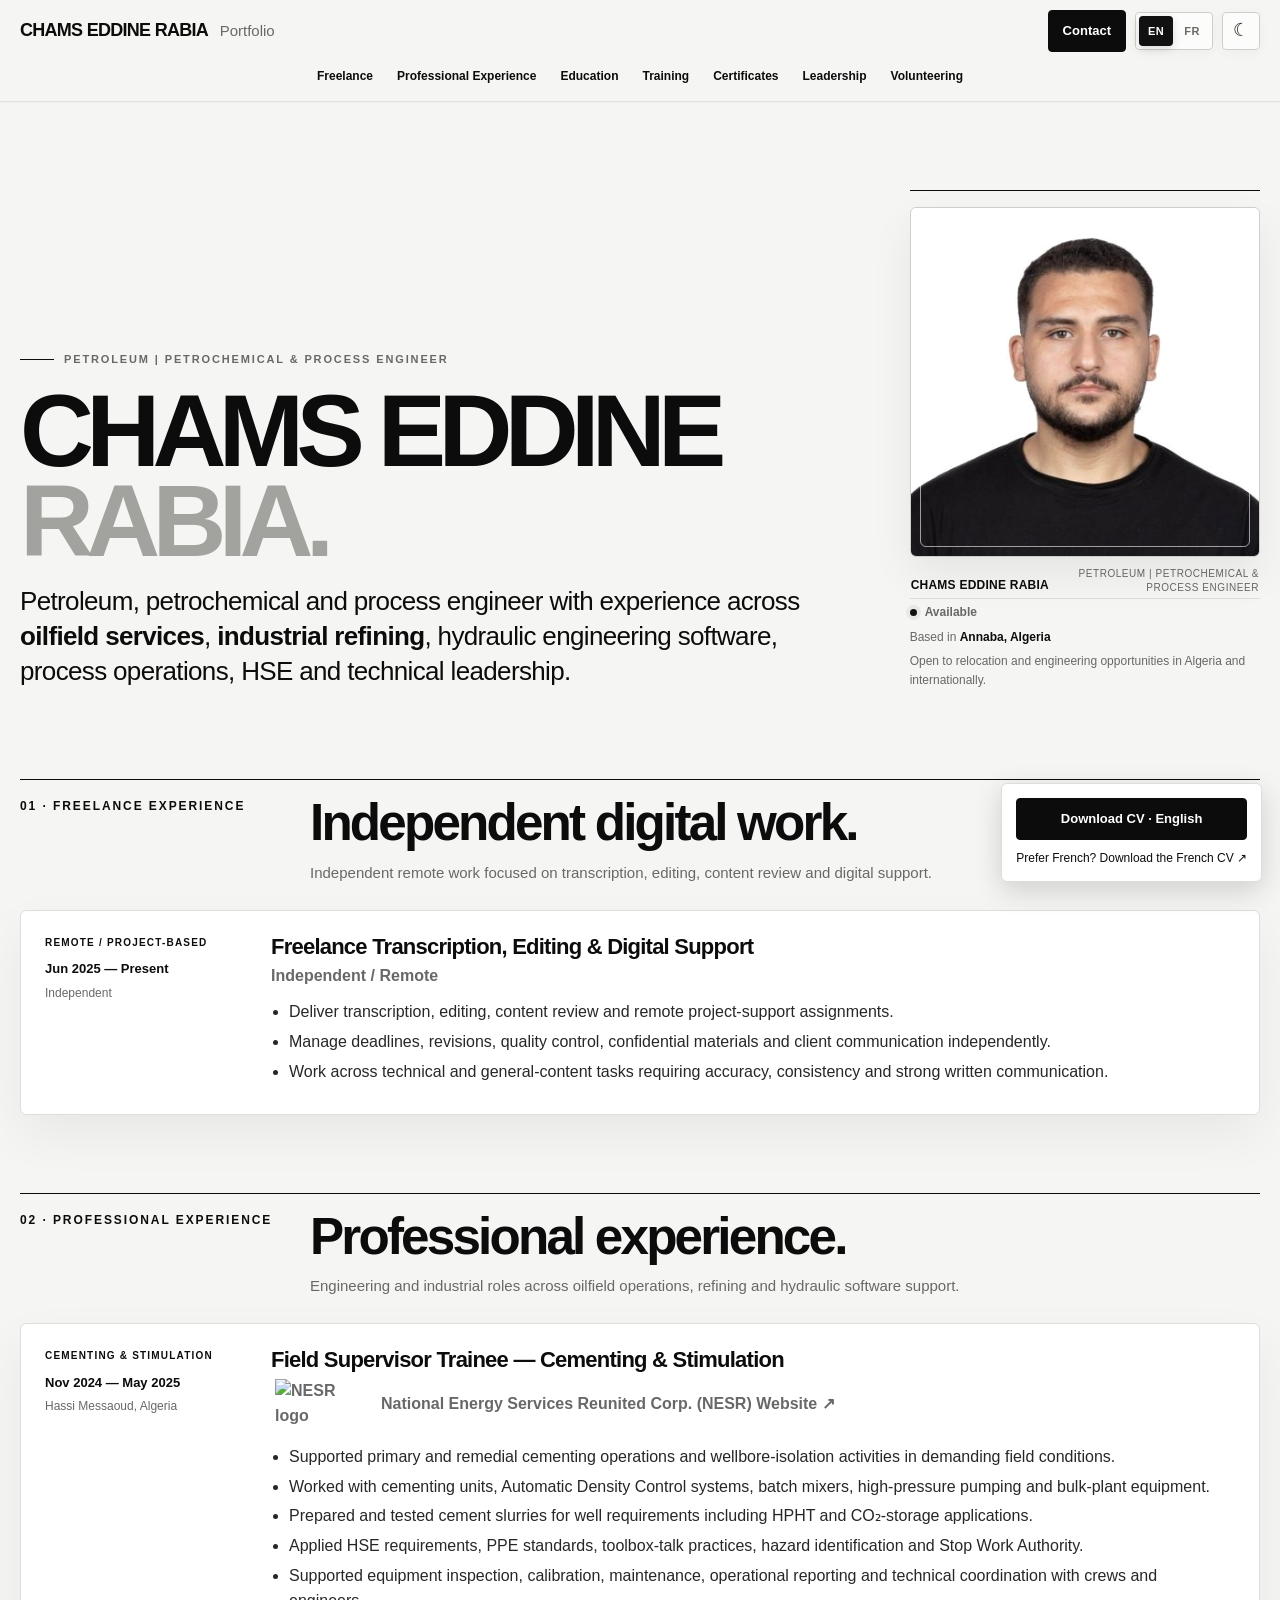
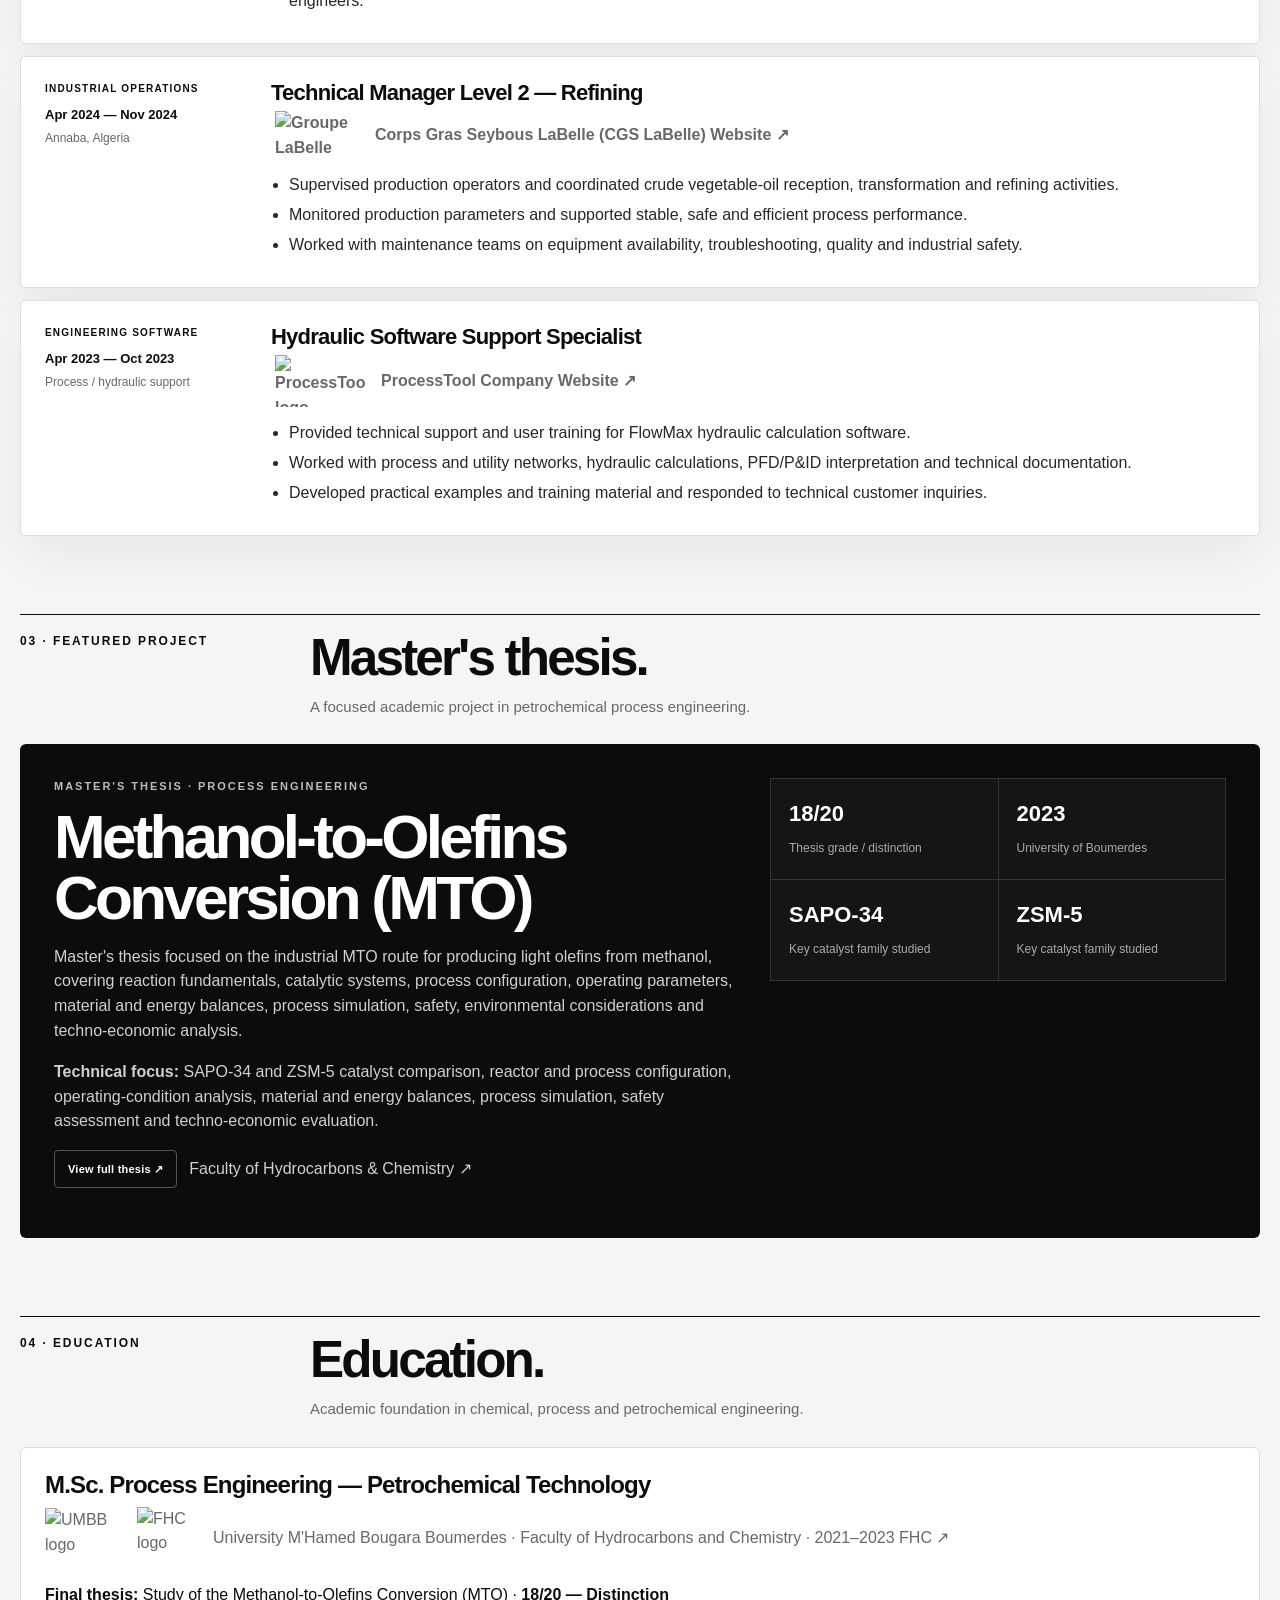
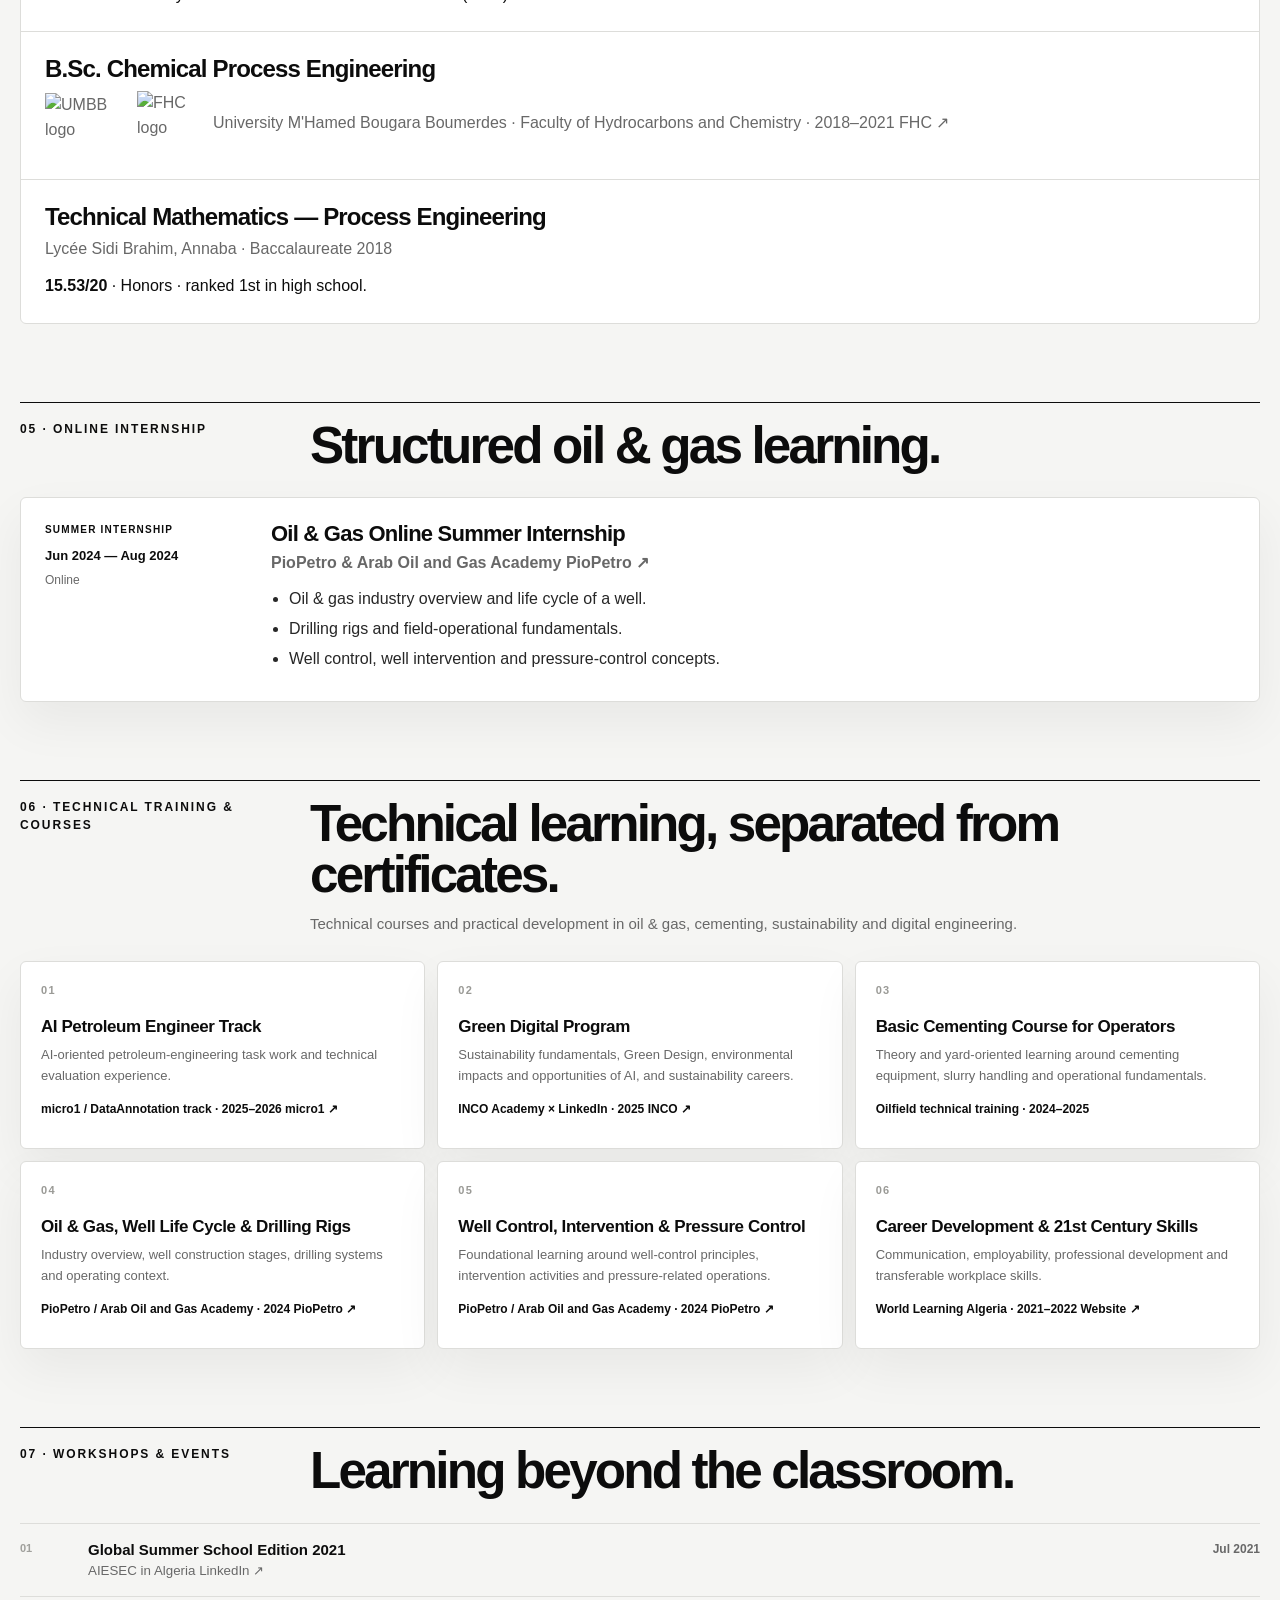
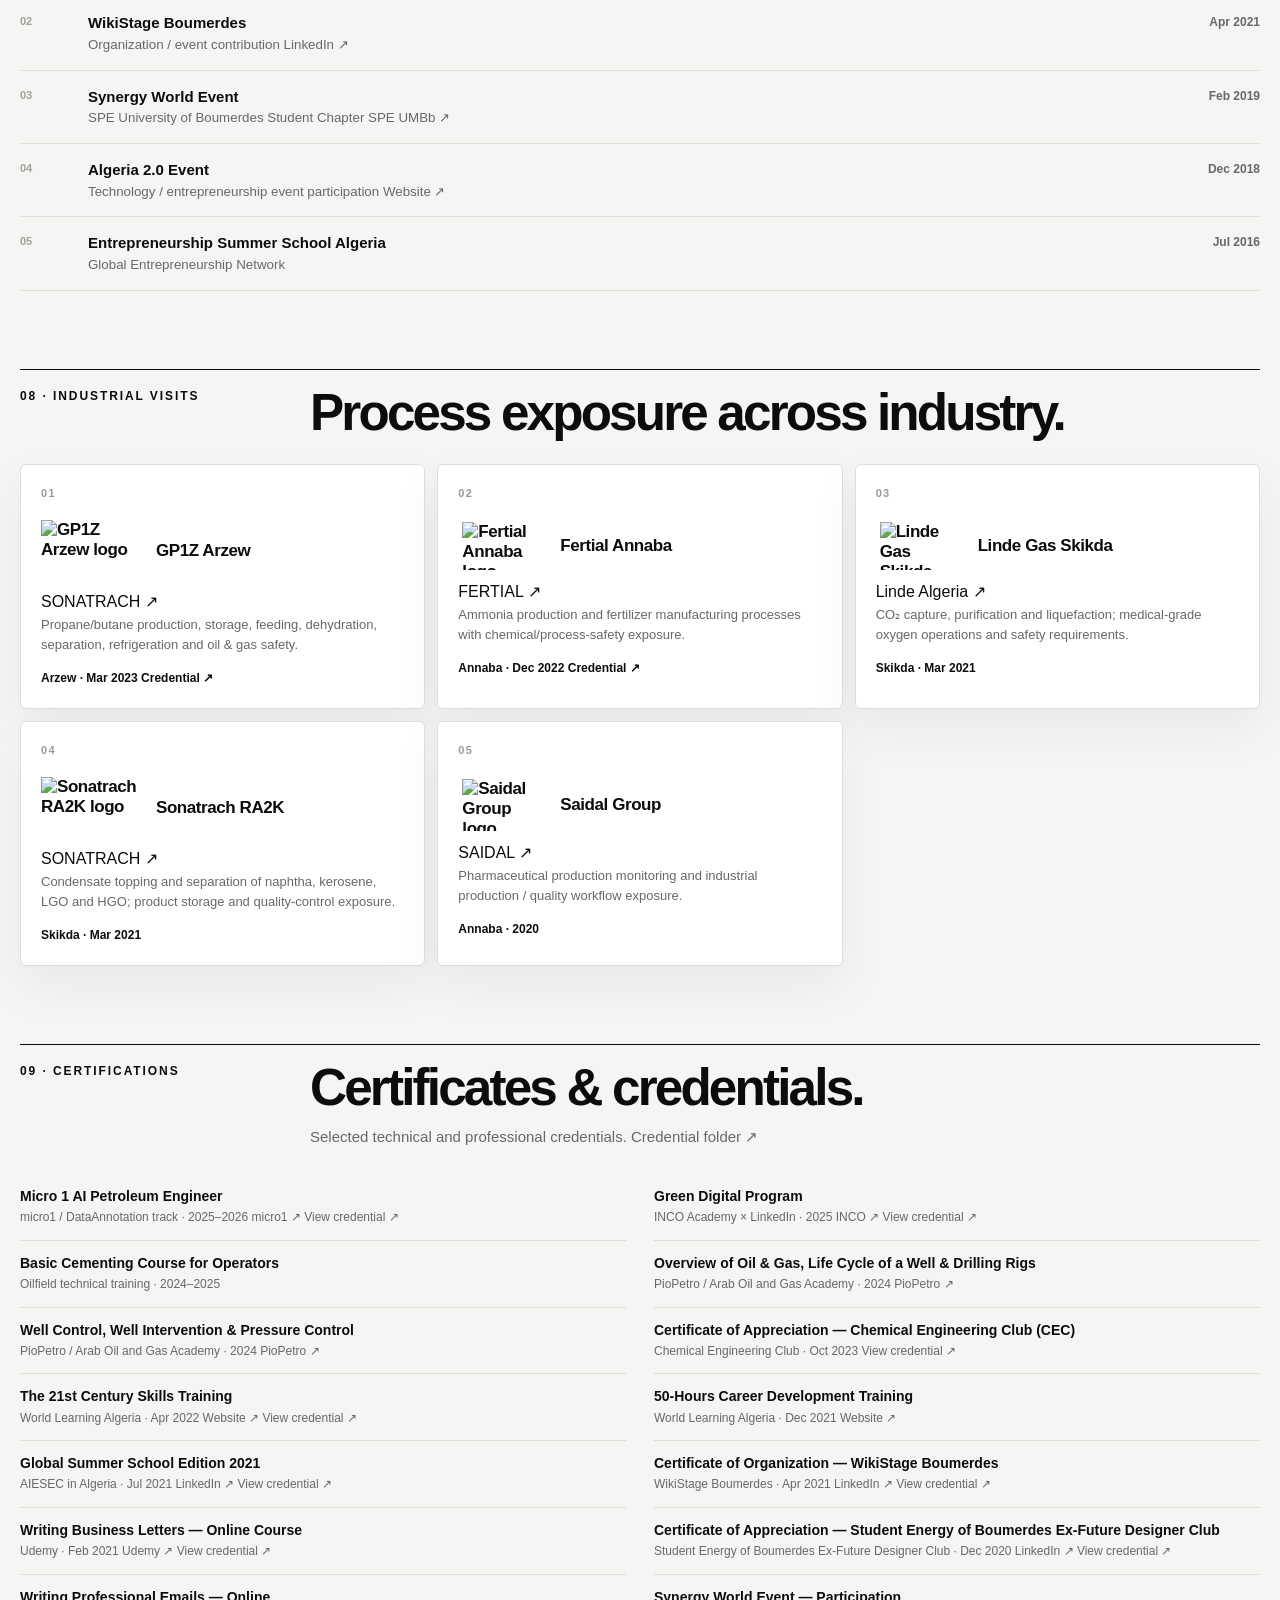
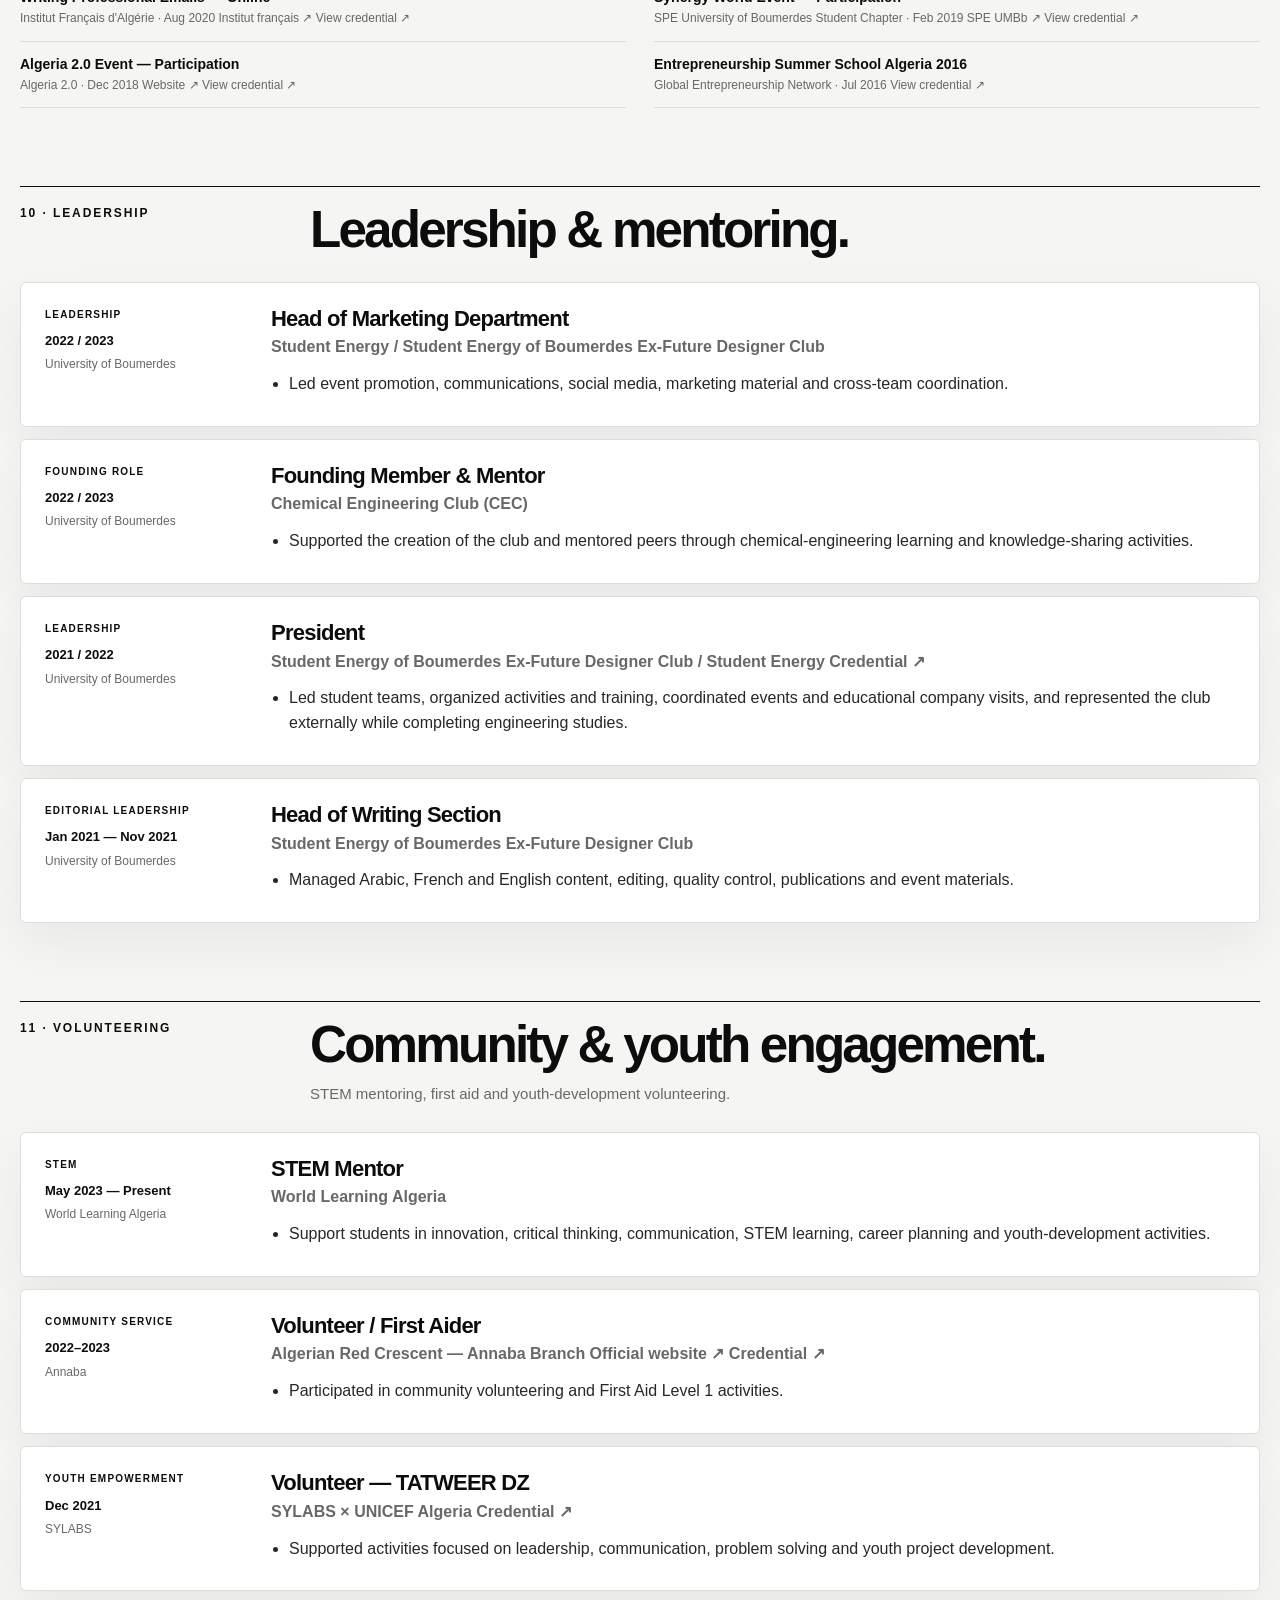
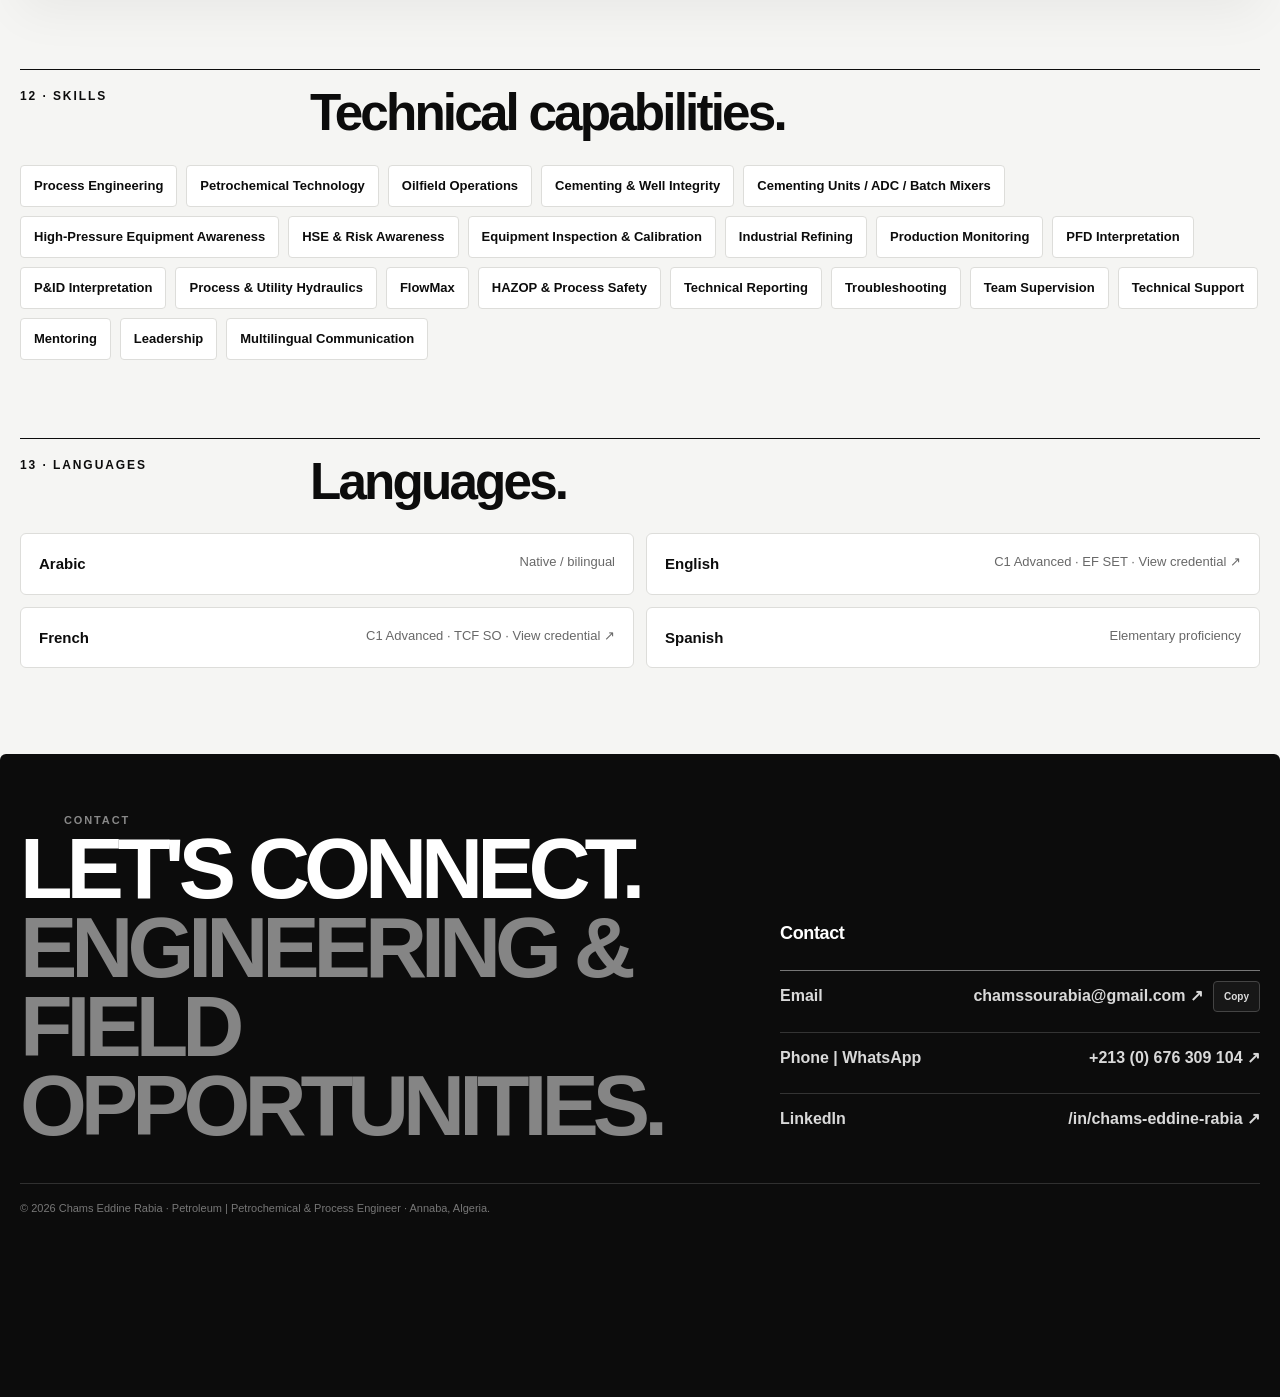
==== en/index.html @ 9e617927 "Track Contact as active navigation destination instead of Volunteering" ====
<!DOCTYPE html>
<html lang="en">
<head>
<script>(function(){var dark=window.matchMedia&&window.matchMedia('(prefers-color-scheme: dark)').matches;document.documentElement.setAttribute('data-theme',dark?'dark':'light');document.documentElement.style.colorScheme=dark?'dark':'light';})();</script>
<meta charset="UTF-8">
<meta name="viewport" content="width=device-width, initial-scale=1.0, viewport-fit=cover">
<meta name="theme-color" content="#0a0a0a">
<title>Chams Eddine Rabia | Petroleum & Process Engineer</title>
<meta name="description" content="Portfolio of Chams Eddine Rabia, petroleum and process engineer with experience in oilfield services, refining, hydraulics, HSE and technical leadership.">
<meta name="robots" content="index,follow,max-image-preview:large">
<link rel="canonical" href="https://chamseddinerabia.github.io/portfolio/en/">
<link rel="alternate" hreflang="en" href="https://chamseddinerabia.github.io/portfolio/en/">
<link rel="alternate" hreflang="fr" href="https://chamseddinerabia.github.io/portfolio/fr/">
<link rel="alternate" hreflang="x-default" href="https://chamseddinerabia.github.io/portfolio/">
<link rel="icon" href="../assets/cer-favicon.svg" type="image/svg+xml">
<meta property="og:type" content="profile"><meta property="og:title" content="Chams Eddine Rabia | Petroleum | Petrochemical & Process Engineer"><meta property="og:description" content="Engineering portfolio spanning oilfield services, refining, process engineering, hydraulics, HSE, technical support and leadership."><meta property="og:url" content="https://chamseddinerabia.github.io/portfolio/en/"><meta property="og:image" content="https://chamseddinerabia.github.io/portfolio/assets/social/chams-eddine-rabia-og.jpg"><meta property="og:image:width" content="1200"><meta property="og:image:height" content="630"><meta property="og:locale" content="en_US"><meta name="twitter:card" content="summary_large_image"><meta name="twitter:title" content="Chams Eddine Rabia | Engineering Portfolio"><meta name="twitter:description" content="Petroleum | Petrochemical & Process Engineer · Annaba, Algeria"><meta name="twitter:image" content="https://chamseddinerabia.github.io/portfolio/assets/social/chams-eddine-rabia-og.jpg">
<link rel="stylesheet" href="../styles.css?v=20260912-static-v2"><link rel="stylesheet" href="../enhancements.css?v=20260912-static-v2"><link rel="stylesheet" href="../assets/logos/logos.css?v=20260912-static-v2"><link rel="stylesheet" href="../mobile.css?v=20260912-static-v2"><link rel="stylesheet" href="../upgrades.css?v=20261003-academic-logos"><link rel="stylesheet" href="../upgrades-fix.css?v=20260912-static-v2">
<script type="application/ld+json">{"@context":"https://schema.org","@type":"ProfilePage","mainEntity":{"@type":"Person","name":"Chams Eddine Rabia","url":"https://chamseddinerabia.github.io/portfolio/","image":"https://chamseddinerabia.github.io/portfolio/assets/social/chams-eddine-rabia-og.jpg","jobTitle":"Petroleum | Petrochemical & Process Engineer","address":{"@type":"PostalAddress","addressLocality":"Annaba","addressCountry":"DZ"},"email":"mailto:chamssourabia@gmail.com","telephone":"+213676309104","sameAs":["https://www.linkedin.com/in/chams-eddine-rabia/"]}}</script>
<link rel="stylesheet" href="../cv-downloads.css?v=20261003-contact-active">
<script src="../navigation.js?v=20261003-contact-active" defer></script>
</head>
<body>
<a class="skip-link" href="#top">Skip to main content</a><div class="copy-toast" id="copy-toast" role="status" aria-live="polite">Email copied</div><div id="site-root">
<!-- STATIC-CONTENT-START -->
<header class="topbar"><div class="shell topbar-inner"><a class="brand" href="#top">CHAMS EDDINE RABIA <small>Portfolio</small></a><nav class="menu" aria-label="Portfolio navigation"><a href="#freelance">Freelance</a><a href="#professional">Professional Experience</a><a href="#education">Education</a><a href="#training">Training</a><a href="#certifications">Certificates</a><a href="#leadership">Leadership</a><a href="#volunteering">Volunteering</a></nav><div class="topbar-actions"><a class="header-cta" href="#contact">Contact</a><div class="language-switcher" role="group" aria-label="Choose language"><a href="../en/" class="is-active" aria-current="true">EN</a><a href="../fr/">FR</a></div></div></div></header><main id="top"><section class="hero"><div class="shell hero-grid"><div><div class="eyebrow">Petroleum | Petrochemical & Process Engineer</div><h1>CHAMS EDDINE <span>RABIA.</span></h1><div class="hero-copy"> Petroleum, petrochemical and process engineer with experience across <b>oilfield services</b>, <b>industrial refining</b>, hydraulic engineering software, process operations, HSE and technical leadership. </div></div><aside class="hero-aside"><div class="portrait-card"><div class="portrait-wrap"><img id="profile-photo" src="" alt="Portrait of Chams Eddine Rabia"></div><div class="portrait-caption"><strong>Chams Eddine Rabia</strong><span>Petroleum | Petrochemical &amp; Process Engineer</span></div></div><div class="status"> Based in <b>Annaba, Algeria</b> · Open to engineering, field-service and international opportunities. </div></aside></div></section>


<section class="block" id="freelance">
<div class="shell">
<div class="section-head">
<div class="section-label">01 · Freelance Experience</div>
<div>
<h2 class="section-title">Independent digital work.</h2>
<p class="section-intro">Independent remote work focused on transcription, editing, content review and digital support.</p>
</div>
</div>
<article class="entry">
<div class="entry-meta">
<div class="kind">Remote / Project-Based</div>
<b>Jun 2025 — Present</b>
        Independent
      </div>
<div>
<h3>Freelance Transcription, Editing &amp; Digital Support</h3>
<div class="company">Independent / Remote</div>
<ul>
<li>Deliver transcription, editing, content review and remote project-support assignments.</li>
<li>Manage deadlines, revisions, quality control, confidential materials and client communication independently.</li>
<li>Work across technical and general-content tasks requiring accuracy, consistency and strong written communication.</li>
</ul>
</div>
</article>
</div>
</section><section class="block" id="professional">
<div class="shell">
<div class="section-head">
<div class="section-label">02 · Professional Experience</div>
<div>
<h2 class="section-title">Professional experience.</h2>
<p class="section-intro">Engineering and industrial roles across oilfield operations, refining and hydraulic software support.</p>
</div>
</div>
<div class="stack">
<article class="entry">
<div class="entry-meta">
<div class="kind">Cementing &amp; Stimulation</div>
<b>Nov 2024 — May 2025</b>
        Hassi Messaoud, Algeria
      </div>
<div>
<h3>Field Supervisor Trainee — Cementing &amp; Stimulation</h3>
<div class="company brand-row"><img alt="NESR logo" class="brand-logo" src="../assets/logos/nesr.png"/><span>National Energy Services Reunited Corp. (NESR) <a class="org-link" href="https://www.nesr.com/" rel="noopener noreferrer" target="_blank">Website ↗</a></span></div>
<ul>
<li>Supported primary and remedial cementing operations and wellbore-isolation activities in demanding field conditions.</li>
<li>Worked with cementing units, Automatic Density Control systems, batch mixers, high-pressure pumping and bulk-plant equipment.</li>
<li>Prepared and tested cement slurries for well requirements including HPHT and CO₂-storage applications.</li>
<li>Applied HSE requirements, PPE standards, toolbox-talk practices, hazard identification and Stop Work Authority.</li>
<li>Supported equipment inspection, calibration, maintenance, operational reporting and technical coordination with crews and engineers.</li>
</ul>
</div>
</article>
<article class="entry">
<div class="entry-meta">
<div class="kind">Industrial Operations</div>
<b>Apr 2024 — Nov 2024</b>
          Annaba, Algeria
        </div>
<div>
<h3>Technical Manager Level 2 — Refining</h3>
<div class="company brand-row"><img alt="Groupe LaBelle logo" class="brand-logo" src="../assets/logos/labelle.png"/><span>Corps Gras Seybous LaBelle (CGS LaBelle) <a class="org-link" href="https://www.groupelabelle.dz/" rel="noopener noreferrer" target="_blank">Website ↗</a></span></div>
<ul>
<li>Supervised production operators and coordinated crude vegetable-oil reception, transformation and refining activities.</li>
<li>Monitored production parameters and supported stable, safe and efficient process performance.</li>
<li>Worked with maintenance teams on equipment availability, troubleshooting, quality and industrial safety.</li>
</ul>
</div>
</article>
<article class="entry">
<div class="entry-meta">
<div class="kind">Engineering Software</div>
<b>Apr 2023 — Oct 2023</b>
          Process / hydraulic support
        </div>
<div>
<h3>Hydraulic Software Support Specialist</h3>
<div class="company brand-row"><img alt="ProcessTool logo" class="brand-logo" src="../assets/logos/processtool.png"/><span>ProcessTool Company <a class="org-link" href="https://processtool.net/" rel="noopener noreferrer" target="_blank">Website ↗</a></span></div>
<ul>
<li>Provided technical support and user training for FlowMax hydraulic calculation software.</li>
<li>Worked with process and utility networks, hydraulic calculations, PFD/P&amp;ID interpretation and technical documentation.</li>
<li>Developed practical examples and training material and responded to technical customer inquiries.</li>
</ul>
</div>
</article>
</div>
</div>
</section>

<section class="block" id="projects">
<div class="shell">
<div class="section-head">
<div class="section-label">03 · Featured Project</div>
<div>
<h2 class="section-title">Master's thesis.</h2>
<p class="section-intro">A focused academic project in petrochemical process engineering.</p>
</div>
</div>
<article class="project">
<div>
<div class="label">Master's Thesis · Process Engineering</div>
<h3>Methanol-to-Olefins Conversion (MTO)</h3>
<p>Master's thesis focused on the industrial MTO route for producing light olefins from methanol, covering reaction fundamentals, catalytic systems, process configuration, operating parameters, material and energy balances, process simulation, safety, environmental considerations and techno-economic analysis.</p>
<p><b>Technical focus:</b> SAPO-34 and ZSM-5 catalyst comparison, reactor and process configuration, operating-condition analysis, material and energy balances, process simulation, safety assessment and techno-economic evaluation.</p>
<p class="project-link-row"><a class="project-proof-link" href="https://drive.google.com/file/d/1Yl0XcJk-jzXm0VNNReegceRT7mzPBjJW/view?usp=sharing" rel="noopener noreferrer" target="_blank">View full thesis ↗</a> <a class="org-link inverse" href="https://fhc.univ-boumerdes.dz/" rel="noopener noreferrer" target="_blank">Faculty of Hydrocarbons &amp; Chemistry ↗</a></p>
</div>
<div class="project-facts">
<div><strong>18/20</strong><span>Thesis grade / distinction</span></div>
<div><strong>2023</strong><span>University of Boumerdes</span></div>
<div><strong>SAPO-34</strong><span>Key catalyst family studied</span></div>
<div><strong>ZSM-5</strong><span>Key catalyst family studied</span></div>
</div>
</article>
</div>
</section><section class="block" id="education">
<div class="shell">
<div class="section-head">
<div class="section-label">04 · Education</div>
<div>
<h2 class="section-title">Education.</h2>
<p class="section-intro">Academic foundation in chemical, process and petrochemical engineering.</p>
</div>
</div>
<article class="edu academic-combined">
<div class="academic-row">
<div>
<div class="degree">M.Sc. Process Engineering — Petrochemical Technology</div>
<div class="school brand-row education-school"><span class="edu-logo-pair"><img alt="UMBB logo" class="brand-logo edu umbb-logo" src="../assets/logos/umbb.png"/><img alt="FHC logo" class="brand-logo edu fhc-logo" src="../assets/logos/fhc.png"/></span><span class="education-school-copy">University M'Hamed Bougara Boumerdes · Faculty of Hydrocarbons and Chemistry · 2021–2023 <a class="org-link" href="https://fhc.univ-boumerdes.dz/" rel="noopener noreferrer" target="_blank">FHC ↗</a></span></div>
<p><b>Final thesis:</b> Study of the Methanol-to-Olefins Conversion (MTO) · <b>18/20 — Distinction</b></p>
</div>
</div>
<div class="academic-row">
<div>
<div class="degree">B.Sc. Chemical Process Engineering</div>
<div class="school brand-row education-school"><span class="edu-logo-pair"><img alt="UMBB logo" class="brand-logo edu umbb-logo" src="../assets/logos/umbb.png"/><img alt="FHC logo" class="brand-logo edu fhc-logo" src="../assets/logos/fhc.png"/></span><span class="education-school-copy">University M'Hamed Bougara Boumerdes · Faculty of Hydrocarbons and Chemistry · 2018–2021 <a class="org-link" href="https://fhc.univ-boumerdes.dz/" rel="noopener noreferrer" target="_blank">FHC ↗</a></span></div>
</div>
</div>
<div class="academic-row">
<div>
<div class="degree">Technical Mathematics — Process Engineering</div>
<div class="school">Lycée Sidi Brahim, Annaba · Baccalaureate 2018</div>
<p><b>15.53/20</b> · Honors · ranked 1st in high school.</p>
</div>
</div>
</article>
</div>
</section><section class="block" id="online-internship">
<div class="shell">
<div class="section-head">
<div class="section-label">05 · Online Internship</div>
<div>
<h2 class="section-title">Structured oil &amp; gas learning.</h2>
</div>
</div>
<article class="entry">
<div class="entry-meta">
<div class="kind">Summer Internship</div>
<b>Jun 2024 — Aug 2024</b>
        Online
      </div>
<div>
<h3>Oil &amp; Gas Online Summer Internship</h3>
<div class="company">PioPetro &amp; Arab Oil and Gas Academy <a class="org-link" href="https://piopetro.org/" rel="noopener noreferrer" target="_blank">PioPetro ↗</a></div>
<ul>
<li>Oil &amp; gas industry overview and life cycle of a well.</li>
<li>Drilling rigs and field-operational fundamentals.</li>
<li>Well control, well intervention and pressure-control concepts.</li>
</ul>
</div>
</article>
</div>
</section><section class="block" id="training">
<div class="shell">
<div class="section-head">
<div class="section-label">06 · Technical Training &amp; Courses</div>
<div>
<h2 class="section-title">Technical learning, separated from certificates.</h2>
<p class="section-intro">Technical courses and practical development in oil &amp; gas, cementing, sustainability and digital engineering.</p>
</div>
</div>
<div class="cards">
<article class="card">
<div class="index">01</div>
<h3>AI Petroleum Engineer Track</h3>
<p>AI-oriented petroleum-engineering task work and technical evaluation experience.</p>
<div class="date">micro1 / DataAnnotation track · 2025–2026 <a class="org-link" href="https://www.micro1.ai/" rel="noopener noreferrer" target="_blank">micro1 ↗</a></div>
</article>
<article class="card">
<div class="index">02</div>
<h3>Green Digital Program</h3>
<p>Sustainability fundamentals, Green Design, environmental impacts and opportunities of AI, and sustainability careers.</p>
<div class="date">INCO Academy × LinkedIn · 2025 <a class="org-link" href="https://www.academy.inco-group.co/" rel="noopener noreferrer" target="_blank">INCO ↗</a></div>
</article>
<article class="card">
<div class="index">03</div>
<h3>Basic Cementing Course for Operators</h3>
<p>Theory and yard-oriented learning around cementing equipment, slurry handling and operational fundamentals.</p>
<div class="date">Oilfield technical training · 2024–2025</div>
</article>
<article class="card">
<div class="index">04</div>
<h3>Oil &amp; Gas, Well Life Cycle &amp; Drilling Rigs</h3>
<p>Industry overview, well construction stages, drilling systems and operating context.</p>
<div class="date">PioPetro / Arab Oil and Gas Academy · 2024 <a class="org-link" href="https://piopetro.org/" rel="noopener noreferrer" target="_blank">PioPetro ↗</a></div>
</article>
<article class="card">
<div class="index">05</div>
<h3>Well Control, Intervention &amp; Pressure Control</h3>
<p>Foundational learning around well-control principles, intervention activities and pressure-related operations.</p>
<div class="date">PioPetro / Arab Oil and Gas Academy · 2024 <a class="org-link" href="https://piopetro.org/" rel="noopener noreferrer" target="_blank">PioPetro ↗</a></div>
</article>
<article class="card">
<div class="index">06</div>
<h3>Career Development &amp; 21st Century Skills</h3>
<p>Communication, employability, professional development and transferable workplace skills.</p>
<div class="date">World Learning Algeria · 2021–2022 <a class="org-link" href="https://algeria.worldlearning.org/" rel="noopener noreferrer" target="_blank">Website ↗</a></div>
</article>
</div>
</div>
</section><section class="block" id="workshops">
<div class="shell">
<div class="section-head">
<div class="section-label">07 · Workshops &amp; Events</div>
<div>
<h2 class="section-title">Learning beyond the classroom.</h2>
</div>
</div>
<div class="mini-list">
<div class="mini"><div class="num">01</div><div><strong>Global Summer School Edition 2021</strong><small>AIESEC in Algeria <a class="org-link" href="https://www.linkedin.com/company/aiesec-algeria" rel="noopener noreferrer" target="_blank">LinkedIn ↗</a></small></div><time>Jul 2021</time></div>
<div class="mini"><div class="num">02</div><div><strong>WikiStage Boumerdes</strong><small>Organization / event contribution <a class="org-link" href="https://www.linkedin.com/company/wikistage-boumerdes/" rel="noopener noreferrer" target="_blank">LinkedIn ↗</a></small></div><time>Apr 2021</time></div>
<div class="mini"><div class="num">03</div><div><strong>Synergy World Event</strong><small>SPE University of Boumerdes Student Chapter <a class="org-link" href="https://spe-boumerdes.vercel.app/" rel="noopener noreferrer" target="_blank">SPE UMBb ↗</a></small></div><time>Feb 2019</time></div>
<div class="mini"><div class="num">04</div><div><strong>Algeria 2.0 Event</strong><small>Technology / entrepreneurship event participation <a class="org-link" href="https://algeria20.com/" rel="noopener noreferrer" target="_blank">Website ↗</a></small></div><time>Dec 2018</time></div>
<div class="mini"><div class="num">05</div><div><strong>Entrepreneurship Summer School Algeria</strong><small>Global Entrepreneurship Network</small></div><time>Jul 2016</time></div>
</div>
</div>
</section>

<section class="block" id="industrial">
<div class="shell">
<div class="section-head">
<div class="section-label">08 · Industrial Visits</div>
<div>
<h2 class="section-title">Process exposure across industry.</h2>
</div>
</div>
<div class="cards">
<article class="card"><div class="index">01</div><h3 class="visit-head"><img alt="GP1Z Arzew logo" class="brand-logo sonatrach-logo" src="../assets/logos/sonatrach.png"/><span>GP1Z Arzew</span></h3> <a class="org-link" href="https://sonatrach.com/en/" rel="noopener noreferrer" target="_blank">SONATRACH ↗</a><p>Propane/butane production, storage, feeding, dehydration, separation, refrigeration and oil &amp; gas safety.</p><div class="date">Arzew · Mar 2023 <a class="org-link supporting-proof" href="https://drive.google.com/file/d/1iegbtELt4NUN2WjS_Oh10jTvyll7dtYQ/view?usp=drivesdk" rel="noopener noreferrer" target="_blank">Credential ↗</a></div></article>
<article class="card"><div class="index">02</div><h3 class="visit-head"><img alt="Fertial Annaba logo" class="brand-logo" src="../assets/logos/fertial.png"/><span>Fertial Annaba</span></h3> <a class="org-link" href="https://www.fertial-dz.com/" rel="noopener noreferrer" target="_blank">FERTIAL ↗</a><p>Ammonia production and fertilizer manufacturing processes with chemical/process-safety exposure.</p><div class="date">Annaba · Dec 2022 <a class="org-link supporting-proof" href="https://drive.google.com/file/d/19QisxxVa5ExrXBmXVVaM_SM4w8WKAQ8R/view?usp=drivesdk" rel="noopener noreferrer" target="_blank">Credential ↗</a></div></article>
<article class="card"><div class="index">03</div><h3 class="visit-head"><img alt="Linde Gas Skikda logo" class="brand-logo" src="../assets/logos/linde.png"/><span>Linde Gas Skikda</span></h3> <a class="org-link" href="https://www.linde.dz/" rel="noopener noreferrer" target="_blank">Linde Algeria ↗</a><p>CO₂ capture, purification and liquefaction; medical-grade oxygen operations and safety requirements.</p><div class="date">Skikda · Mar 2021</div></article>
<article class="card"><div class="index">04</div><h3 class="visit-head"><img alt="Sonatrach RA2K logo" class="brand-logo sonatrach-logo" src="../assets/logos/sonatrach.png"/><span>Sonatrach RA2K</span></h3> <a class="org-link" href="https://sonatrach.com/en/" rel="noopener noreferrer" target="_blank">SONATRACH ↗</a><p>Condensate topping and separation of naphtha, kerosene, LGO and HGO; product storage and quality-control exposure.</p><div class="date">Skikda · Mar 2021</div></article>
<article class="card"><div class="index">05</div><h3 class="visit-head"><img alt="Saidal Group logo" class="brand-logo" src="../assets/logos/saidal.png"/><span>Saidal Group</span></h3> <a class="org-link" href="https://www.saidalgroup.dz/" rel="noopener noreferrer" target="_blank">SAIDAL ↗</a><p>Pharmaceutical production monitoring and industrial production / quality workflow exposure.</p><div class="date">Annaba · 2020</div></article>
</div>
</div>
</section><section class="block" id="certifications">
<div class="shell">
<div class="section-head">
<div class="section-label">09 · Certifications</div>
<div>
<h2 class="section-title">Certificates &amp; credentials.</h2>
<p class="section-intro">Selected technical and professional credentials. <a class="org-link" href="https://drive.google.com/drive/folders/1_blt5TLJ1RgmJM3oubw2OLhRAo_UfJl7?usp=sharing" rel="noopener noreferrer" target="_blank">Credential folder ↗</a></p>
</div>
</div>
<div class="certs">
<div class="cert"><div class="n">01</div><div><strong>Micro 1 AI Petroleum Engineer</strong><span>micro1 / DataAnnotation track · 2025–2026 <a class="org-link" href="https://www.micro1.ai/" rel="noopener noreferrer" target="_blank">micro1 ↗</a> <a class="org-link" href="https://micro1-portal-data.s3.amazonaws.com/engineer-certificates/1748636356-b7937a88-f531-4dc8-9dc3-97cdc64e7f1a.jpg" rel="noopener noreferrer" target="_blank">View credential ↗</a></span></div></div>
<div class="cert"><div class="n">02</div><div><strong>Green Digital Program</strong><span>INCO Academy × LinkedIn · 2025 <a class="org-link" href="https://www.academy.inco-group.co/" rel="noopener noreferrer" target="_blank">INCO ↗</a> <a class="org-link" href="https://drive.google.com/file/d/1iqTNkknQdYsdnyrLpnGfwgeu-DXsh2DD/view?usp=drivesdk" rel="noopener noreferrer" target="_blank">View credential ↗</a></span></div></div>
<div class="cert"><div class="n">03</div><div><strong>Basic Cementing Course for Operators</strong><span>Oilfield technical training · 2024–2025</span></div></div>
<div class="cert"><div class="n">04</div><div><strong>Overview of Oil &amp; Gas, Life Cycle of a Well &amp; Drilling Rigs</strong><span>PioPetro / Arab Oil and Gas Academy · 2024 <a class="org-link" href="https://piopetro.org/" rel="noopener noreferrer" target="_blank">PioPetro ↗</a></span></div></div>
<div class="cert"><div class="n">05</div><div><strong>Well Control, Well Intervention &amp; Pressure Control</strong><span>PioPetro / Arab Oil and Gas Academy · 2024 <a class="org-link" href="https://piopetro.org/" rel="noopener noreferrer" target="_blank">PioPetro ↗</a></span></div></div>
<div class="cert"><div class="n">06</div><div><strong>Certificate of Appreciation — Chemical Engineering Club (CEC)</strong><span>Chemical Engineering Club · Oct 2023 <a class="org-link" href="https://drive.google.com/file/d/1OWd6ms7bZYPB72SKwJwbfq-eJqfKSn1s/view" rel="noopener noreferrer" target="_blank">View credential ↗</a></span></div></div>
<div class="cert"><div class="n">07</div><div><strong>The 21st Century Skills Training</strong><span>World Learning Algeria · Apr 2022 <a class="org-link" href="https://algeria.worldlearning.org/" rel="noopener noreferrer" target="_blank">Website ↗</a> <a class="org-link" href="https://drive.google.com/file/d/1YJLOB_fcsaDJaLuhNKgPaOVRmUgxcsWW/view?usp=drivesdk" rel="noopener noreferrer" target="_blank">View credential ↗</a></span></div></div>
<div class="cert"><div class="n">08</div><div><strong>50-Hours Career Development Training</strong><span>World Learning Algeria · Dec 2021 <a class="org-link" href="https://algeria.worldlearning.org/" rel="noopener noreferrer" target="_blank">Website ↗</a></span></div></div>
<div class="cert"><div class="n">09</div><div><strong>Global Summer School Edition 2021</strong><span>AIESEC in Algeria · Jul 2021 <a class="org-link" href="https://www.linkedin.com/company/aiesec-algeria" rel="noopener noreferrer" target="_blank">LinkedIn ↗</a> <a class="org-link" href="https://drive.google.com/file/d/1MqjcA4OXfZxuTzPHeYPDu6quPK_PTUCo/view?usp=drivesdk" rel="noopener noreferrer" target="_blank">View credential ↗</a></span></div></div>
<div class="cert"><div class="n">10</div><div><strong>Certificate of Organization — WikiStage Boumerdes</strong><span>WikiStage Boumerdes · Apr 2021 <a class="org-link" href="https://www.linkedin.com/company/wikistage-boumerdes/" rel="noopener noreferrer" target="_blank">LinkedIn ↗</a> <a class="org-link" href="https://drive.google.com/file/d/13GK9437nSxytom2KaOPHBTNKzNhei_ss/view?usp=drivesdk" rel="noopener noreferrer" target="_blank">View credential ↗</a></span></div></div>
<div class="cert"><div class="n">11</div><div><strong>Writing Business Letters — Online Course</strong><span>Udemy · Feb 2021 <a class="org-link" href="https://www.udemy.com/" rel="noopener noreferrer" target="_blank">Udemy ↗</a> <a class="org-link" href="https://udemy-certificate.s3.amazonaws.com/image/UC-3027bcec-c84a-4d76-bdd6-125bbf234715.jpg" rel="noopener noreferrer" target="_blank">View credential ↗</a></span></div></div>
<div class="cert"><div class="n">12</div><div><strong>Certificate of Appreciation — Student Energy of Boumerdes Ex-Future Designer Club</strong><span>Student Energy of Boumerdes Ex-Future Designer Club · Dec 2020 <a class="org-link" href="https://www.linkedin.com/company/future-designer-club" rel="noopener noreferrer" target="_blank">LinkedIn ↗</a> <a class="org-link" href="https://drive.google.com/file/d/1Z0V08g1CUCISeM8levObyeon7GmJs4lP/view?usp=drivesdk" rel="noopener noreferrer" target="_blank">View credential ↗</a></span></div></div>
<div class="cert"><div class="n">13</div><div><strong>Writing Professional Emails — Online</strong><span>Institut Français d'Algérie · Aug 2020 <a class="org-link" href="https://www.if-algerie.com/" rel="noopener noreferrer" target="_blank">Institut français ↗</a> <a class="org-link" href="https://drive.google.com/file/d/1_fSfREiy_uSIf9-WySbB1SJqxXgGS2WG/view?usp=drivesdk" rel="noopener noreferrer" target="_blank">View credential ↗</a></span></div></div>
<div class="cert"><div class="n">14</div><div><strong>Synergy World Event — Participation</strong><span>SPE University of Boumerdes Student Chapter · Feb 2019 <a class="org-link" href="https://spe-boumerdes.vercel.app/" rel="noopener noreferrer" target="_blank">SPE UMBb ↗</a> <a class="org-link" href="https://drive.google.com/file/d/1YMQCnzSyN0Py4FTCCJuQQXtPi3mUQeen/view?usp=drivesdk" rel="noopener noreferrer" target="_blank">View credential ↗</a></span></div></div>
<div class="cert"><div class="n">15</div><div><strong>Algeria 2.0 Event — Participation</strong><span>Algeria 2.0 · Dec 2018 <a class="org-link" href="https://algeria20.com/" rel="noopener noreferrer" target="_blank">Website ↗</a> <a class="org-link" href="https://drive.google.com/file/d/1_ersZu2ONUXBC_OISkoBuZiYh_bs2uLS/view?usp=drivesdk" rel="noopener noreferrer" target="_blank">View credential ↗</a></span></div></div>
<div class="cert"><div class="n">16</div><div><strong>Entrepreneurship Summer School Algeria 2016</strong><span>Global Entrepreneurship Network · Jul 2016 <a class="org-link" href="https://drive.google.com/file/d/1BUtii0eYUR_KJCNNsnkCN6JrHjEoJkYA/view?usp=drivesdk" rel="noopener noreferrer" target="_blank">View credential ↗</a></span></div></div>
</div>
</div>
</section>

<section class="block" id="leadership"><div class="shell"><div class="section-head"><div class="section-label">10 · Leadership</div><div><h2 class="section-title">Leadership & mentoring.</h2></div></div><div class="stack"><article class="entry"><div class="entry-meta"><div class="kind">Leadership</div><b>2022 / 2023</b>University of Boumerdes</div><div><h3>Head of Marketing Department</h3><div class="company">Student Energy / Student Energy of Boumerdes Ex-Future Designer Club</div><ul><li>Led event promotion, communications, social media, marketing material and cross-team coordination.</li></ul></div></article><article class="entry"><div class="entry-meta"><div class="kind">Founding Role</div><b>2022 / 2023</b>University of Boumerdes</div><div><h3>Founding Member & Mentor</h3><div class="company">Chemical Engineering Club (CEC)</div><ul><li>Supported the creation of the club and mentored peers through chemical-engineering learning and knowledge-sharing activities.</li></ul></div></article><article class="entry"><div class="entry-meta"><div class="kind">Leadership</div><b>2021 / 2022</b>University of Boumerdes</div><div><h3>President</h3><div class="company">Student Energy of Boumerdes Ex-Future Designer Club / Student Energy <a class="org-link supporting-proof" href="https://drive.google.com/file/d/19QPyfIzqAkIukG3A7hCaouMfUWuilu19/view?usp=drivesdk" rel="noopener noreferrer" target="_blank">Credential ↗</a></div><ul><li>Led student teams, organized activities and training, coordinated events and educational company visits, and represented the club externally while completing engineering studies.</li></ul></div></article><article class="entry"><div class="entry-meta"><div class="kind">Editorial Leadership</div><b>Jan 2021 — Nov 2021</b>University of Boumerdes</div><div><h3>Head of Writing Section</h3><div class="company">Student Energy of Boumerdes Ex-Future Designer Club</div><ul><li>Managed Arabic, French and English content, editing, quality control, publications and event materials.</li></ul></div></article></div></div></section><section class="block" id="volunteering"><div class="shell"><div class="section-head"><div class="section-label">11 · Volunteering</div><div><h2 class="section-title">Community & youth engagement.</h2><p class="section-intro">STEM mentoring, first aid and youth-development volunteering.</p></div></div><div class="stack"><article class="entry"><div class="entry-meta"><div class="kind">STEM</div><b>May 2023 — Present</b>World Learning Algeria</div><div><h3>STEM Mentor</h3><div class="company">World Learning Algeria</div><ul><li>Support students in innovation, critical thinking, communication, STEM learning, career planning and youth-development activities.</li></ul></div></article><article class="entry"><div class="entry-meta"><div class="kind">Community Service</div><b>2022–2023</b>Annaba</div><div><h3>Volunteer / First Aider</h3><div class="company">Algerian Red Crescent — Annaba Branch <a class="org-link" href="https://cra.dz/" rel="noopener noreferrer" target="_blank">Official website ↗</a> <a class="org-link supporting-proof" href="https://drive.google.com/file/d/19R7CDEOqr57DHEOVaEP2umz7M0kxUoPr/view?usp=drivesdk" rel="noopener noreferrer" target="_blank">Credential ↗</a></div><ul><li>Participated in community volunteering and First Aid Level 1 activities.</li></ul></div></article><article class="entry"><div class="entry-meta"><div class="kind">Youth Empowerment</div><b>Dec 2021</b>SYLABS</div><div><h3>Volunteer — TATWEER DZ</h3><div class="company">SYLABS × UNICEF Algeria <a class="org-link supporting-proof" href="https://drive.google.com/file/d/1YwtPuH_AN2p1NMc5HmxY0Dh90nDUebLY/view?usp=drivesdk" rel="noopener noreferrer" target="_blank">Credential ↗</a></div><ul><li>Supported activities focused on leadership, communication, problem solving and youth project development.</li></ul></div></article></div></div></section><section class="block" id="skills"><div class="shell"><div class="section-head"><div class="section-label">12 · Skills</div><div><h2 class="section-title">Technical capabilities.</h2></div></div><div class="skill-cloud"><span class="skill">Process Engineering</span><span class="skill">Petrochemical Technology</span><span class="skill">Oilfield Operations</span><span class="skill">Cementing & Well Integrity</span><span class="skill">Cementing Units / ADC / Batch Mixers</span><span class="skill">High-Pressure Equipment Awareness</span><span class="skill">HSE & Risk Awareness</span><span class="skill">Equipment Inspection & Calibration</span><span class="skill">Industrial Refining</span><span class="skill">Production Monitoring</span><span class="skill">PFD Interpretation</span><span class="skill">P&amp;ID Interpretation</span><span class="skill">Process & Utility Hydraulics</span><span class="skill">FlowMax</span><span class="skill">HAZOP & Process Safety</span><span class="skill">Technical Reporting</span><span class="skill">Troubleshooting</span><span class="skill">Team Supervision</span><span class="skill">Technical Support</span><span class="skill">Mentoring</span><span class="skill">Leadership</span><span class="skill">Multilingual Communication</span></div></div></section><section class="block" id="languages"><div class="shell"><div class="section-head"><div class="section-label">13 · Languages</div><div><h2 class="section-title">Languages.</h2></div></div><div class="two-col"><div class="language"><strong>Arabic</strong><span>Native / bilingual</span></div><div class="language"><strong>English</strong><span>C1 Advanced · EF SET · <a class="org-link" href="https://cert.efset.org/en/DAUAE2" rel="noopener noreferrer" target="_blank">View credential ↗</a></span></div><div class="language"><strong>French</strong><span>C1 Advanced · TCF SO · <a class="org-link" href="https://drive.google.com/file/d/1d4wlxkQy2zPMkh3W5mxM_A27d7RHS7_x/view?usp=sharing" rel="noopener noreferrer" target="_blank">View credential ↗</a></span></div><div class="language"><strong>Spanish</strong><span>Elementary proficiency</span></div></div></div></section></main><footer class="contact" id="contact"><div class="shell"><div class="contact-grid"><div><div class="eyebrow" style="color:#888">Contact</div><h2>LET'S CONNECT. <span>ENGINEERING & FIELD OPPORTUNITIES.</span></h2></div><div class="contact-links" aria-labelledby="contact-details-title"><h3 class="contact-details-title" id="contact-details-title">Contact</h3><a href="mailto:chamssourabia@gmail.com"><span>Email</span><span>chamssourabia@gmail.com ↗</span></a><a href="https://wa.me/213676309104" target="_blank" rel="noopener noreferrer"><span>Phone | WhatsApp</span><span>+213 (0) 676 309 104 ↗</span></a><a href="https://www.linkedin.com/in/chams-eddine-rabia/" target="_blank" rel="noopener"><span>LinkedIn</span><span>/in/chams-eddine-rabia ↗</span></a></div></div><div class="footer-note">© 2026 Chams Eddine Rabia · Petroleum | Petrochemical & Process Engineer · Annaba, Algeria.</div></div></footer><div class="cv-downloads cv-floating" role="group" aria-label="Download my CV"><a class="btn primary" href="/portfolio/assets/cv/Chams_Eddine_Rabia_CV_EN.pdf" download>Download CV · English</a><a class="org-link cv-alternative" href="/portfolio/assets/cv/Chams_Eddine_Rabia_CV_FR.pdf" download>Prefer French? Download the French CV ↗</a></div>

<!-- STATIC-CONTENT-END -->
</div>
<script src="../assets/photo.js?v=20260912-static-v2"></script><script src="../enhancements.js?v=20261003-scroll-follow"></script><script src="../upgrades.js?v=20261003-ui"></script>
<script>(function(){
const lang='en';
localStorage.setItem('portfolioLanguage',lang);
const img=document.getElementById('profile-photo');
if(img&&window.__profilePhoto)img.src='data:image/jpeg;base64,'+window.__profilePhoto;
const topbarInner=document.querySelector('.topbar-inner'),cta=document.querySelector('.header-cta');
if(topbarInner&&cta&&!document.querySelector('.language-switcher')){
  const actions=document.createElement('div');actions.className='topbar-actions';
  const switcher=document.createElement('div');switcher.className='language-switcher';
  switcher.setAttribute('role','group');switcher.setAttribute('aria-label','Choose language');
  ['en','fr'].forEach(code=>{
    const a=document.createElement('a');a.textContent=code.toUpperCase();
    a.href='../'+code+'/'+(location.hash||'');
    a.classList.toggle('is-active',code===lang);
    a.setAttribute('aria-current',code===lang?'true':'false');
    switcher.appendChild(a);
  });
  cta.before(actions);actions.appendChild(cta);actions.appendChild(switcher);
}
if(window.initPortfolioEnhancements)window.initPortfolioEnhancements();
if(window.initPortfolioUpgrades)window.initPortfolioUpgrades(lang);
})();</script>
</body></html>
---- styles.css ----
:root{--bg:#f5f5f3;--paper:#ffffff;--ink:#0c0c0c;--muted:#686868;--line:#ddddda;--soft:#f2f2ef;--accent:#111111;--max:1240px;--radius:22px;--shadow:0 20px 50px rgba(0,0,0,.055);}*{box-sizing:border-box}html{scroll-behavior:smooth}body{margin:0;background:var(--bg);color:var(--ink);font-family:Inter,"Helvetica Neue",Arial,sans-serif;line-height:1.55;-webkit-font-smoothing:antialiased;}a{color:inherit;text-decoration:none}a:hover{opacity:.62}button{font:inherit}.shell{width:min(var(--max),calc(100% - 40px));margin:auto;}.topbar{position:sticky;top:0;z-index:50;background:rgba(245,245,243,.93);backdrop-filter:blur(18px);border-bottom:1px solid rgba(0,0,0,.08);}.topbar-inner{height:70px;display:flex;align-items:center;justify-content:space-between;gap:18px;}.brand{font-weight:900;letter-spacing:-.04em;font-size:18px;}.brand small{font-weight:500;color:var(--muted);margin-left:8px;letter-spacing:0;}.menu{display:flex;align-items:center;gap:6px;overflow:auto;scrollbar-width:none;}.menu::-webkit-scrollbar{display:none}.menu a{white-space:nowrap;font-size:13px;font-weight:700;padding:9px 11px;border-radius:999px;}.menu a:hover{background:#fff;opacity:1}.header-cta{border:1px solid var(--ink);background:var(--ink);color:white;padding:10px 14px;border-radius:999px;font-weight:800;font-size:13px;white-space:nowrap;}.hero{padding:88px 0 56px;}.hero-grid{display:grid;grid-template-columns:minmax(0,1.5fr) minmax(280px,.62fr);gap:42px;align-items:end;}.eyebrow{display:flex;align-items:center;gap:10px;text-transform:uppercase;letter-spacing:.17em;font-size:11px;font-weight:900;color:var(--muted);}.eyebrow::before{content:"";width:34px;height:1px;background:var(--ink);}.hero h1{margin:18px 0 18px;font-size:clamp(54px,8vw,108px);line-height:.88;letter-spacing:-.075em;max-width:930px;}.hero h1 span{display:block;color:#a2a29e;}.hero-copy{max-width:790px;font-size:clamp(18px,2.1vw,26px);letter-spacing:-.025em;line-height:1.35;}.hero-copy b{font-weight:850}.hero-actions{display:flex;flex-wrap:wrap;gap:10px;margin-top:28px;}.btn{display:inline-flex;align-items:center;justify-content:center;min-height:46px;padding:0 17px;border-radius:999px;border:1px solid var(--ink);font-size:13px;font-weight:850;}.btn.primary{background:var(--ink);color:white}.btn.light{background:transparent}.hero-aside{border-top:1px solid var(--ink);padding-top:16px;max-width:400px;justify-self:end;width:100%;}.status{margin-top:0;padding-top:14px;border-top:1px solid var(--line);font-size:12px;line-height:1.55;color:var(--muted);}.status b{color:var(--ink)}section.block{padding:34px 0 44px;scroll-margin-top:92px;}.section-head{display:grid;grid-template-columns:260px 1fr;gap:30px;align-items:start;border-top:1px solid var(--ink);padding-top:17px;margin-bottom:26px;}.section-label{font-size:12px;font-weight:900;letter-spacing:.16em;text-transform:uppercase;}.section-title{margin:0;font-size:clamp(30px,4vw,52px);letter-spacing:-.055em;line-height:1;}.section-intro{margin:12px 0 0;max-width:780px;color:var(--muted);font-size:15px;}.stack{display:grid;gap:12px;}.entry{background:var(--paper);border:1px solid var(--line);border-radius:var(--radius);box-shadow:var(--shadow);padding:24px;display:grid;grid-template-columns:200px minmax(0,1fr);gap:26px;}.entry:hover{transform:translateY(-2px);transition:.18s ease;box-shadow:0 24px 56px rgba(0,0,0,.075);}.entry-meta{font-size:12px;color:var(--muted);}.entry-meta .kind{color:var(--ink);font-weight:900;text-transform:uppercase;letter-spacing:.12em;font-size:10px;margin-bottom:9px;}.entry-meta b{display:block;color:var(--ink);font-size:13px;margin-bottom:4px;}.entry h3{margin:0 0 4px;font-size:22px;line-height:1.12;letter-spacing:-.035em;}.company{color:var(--muted);font-weight:700;margin-bottom:12px;}.entry ul{margin:0;padding-left:18px;color:#272727;}.entry li{margin:5px 0}.highlight{background:var(--ink);color:white;border-color:var(--ink);}.highlight .entry-meta,.highlight .company,.highlight ul{color:#d9d9d9}.highlight .entry-meta b,.highlight .entry-meta .kind{color:white}.project{background:var(--ink);color:white;border-radius:30px;padding:34px;display:grid;grid-template-columns:minmax(0,1.2fr) minmax(280px,.8fr);gap:32px;align-items:start;}.project .label{font-size:11px;text-transform:uppercase;letter-spacing:.18em;color:#bdbdbd;font-weight:900;}.project h3{font-size:clamp(32px,5vw,62px);line-height:.98;letter-spacing:-.06em;margin:12px 0 16px;}.project p{color:#d0d0d0;max-width:720px}.project-facts{display:grid;grid-template-columns:1fr 1fr;gap:1px;background:#343434;border:1px solid #343434;}.project-facts div{background:#151515;padding:18px;min-height:100px;}.project-facts strong{display:block;font-size:22px;margin-bottom:4px;}.project-facts span{color:#aaa;font-size:12px;}.cards{display:grid;grid-template-columns:repeat(3,minmax(0,1fr));gap:12px;}.card{background:var(--paper);border:1px solid var(--line);border-radius:20px;padding:20px;min-height:188px;box-shadow:var(--shadow);}.card .index{color:#9a9a96;font-size:11px;font-weight:900;letter-spacing:.12em;}.card h3{font-size:17px;line-height:1.18;letter-spacing:-.025em;margin:18px 0 8px;}.card p{color:var(--muted);font-size:13px;margin:0;}.card .date{margin-top:14px;font-size:12px;color:var(--ink);font-weight:800;}.mini-list{border-top:1px solid var(--line);}.mini{display:grid;grid-template-columns:52px minmax(0,1fr) 170px;gap:16px;padding:16px 0;border-bottom:1px solid var(--line);align-items:start;}.mini .num{font-size:11px;color:#a0a09c;font-weight:900;}.mini strong{display:block;font-size:15px;line-height:1.3;}.mini small{color:var(--muted);display:block;margin-top:3px;line-height:1.35;}.mini time{text-align:right;color:var(--muted);font-size:12px;font-weight:700;}.edu-grid{display:grid;grid-template-columns:1fr 1fr;gap:12px;}.edu{background:white;border:1px solid var(--line);border-radius:var(--radius);padding:24px;}.edu.primary{grid-column:1/-1;display:grid;grid-template-columns:1fr 240px;gap:22px;}.edu .degree{font-size:25px;font-weight:900;letter-spacing:-.035em;line-height:1.1;}.edu .school{color:var(--muted);margin-top:6px;}.gradebox{border-left:1px solid var(--line);padding-left:22px;}.gradebox strong{font-size:42px;letter-spacing:-.06em;display:block;}.gradebox span{color:var(--muted);font-size:12px}.academic-combined{padding:0;overflow:hidden;}.academic-row{padding:24px;border-bottom:1px solid var(--line);}.academic-row:last-child{border-bottom:0}.academic-row .degree{font-size:24px;font-weight:900;letter-spacing:-.035em;line-height:1.12;}.academic-row .school{color:var(--muted);margin-top:6px;}.academic-row p{margin:12px 0 0;}.certs{display:grid;grid-template-columns:1fr 1fr;gap:0 28px;}.cert{display:grid;grid-template-columns:1fr;gap:10px;padding:13px 0;border-bottom:1px solid var(--line);}.cert .n{display:none;font-size:11px;color:#a4a4a0;font-weight:900;padding-top:2px;}.cert strong{display:block;font-size:14px;line-height:1.3;}.cert span{display:block;color:var(--muted);font-size:12px;margin-top:3px;}.skill-cloud{display:flex;flex-wrap:wrap;gap:9px;}.skill{border:1px solid var(--line);background:white;border-radius:999px;padding:10px 13px;font-size:13px;font-weight:720;}.two-col{display:grid;grid-template-columns:1fr 1fr;gap:12px;}.language{background:white;border:1px solid var(--line);border-radius:18px;padding:18px;display:flex;justify-content:space-between;gap:20px;}.language strong{font-size:15px}.language span{color:var(--muted);font-size:13px}.contact{margin-top:42px;background:var(--ink);color:white;border-radius:34px 34px 0 0;padding:58px 0;}.contact-grid{display:grid;grid-template-columns:1.2fr .8fr;gap:40px;}.contact h2{margin:0;font-size:clamp(42px,7vw,86px);line-height:.92;letter-spacing:-.07em;}.contact h2 span{color:#858585}.contact-links{display:grid;align-content:end;gap:10px;}.contact-links a{border-top:1px solid #343434;padding:13px 0;color:#d9d9d9;font-weight:650;display:flex;justify-content:space-between;gap:20px;}.contact-links a:first-child{border-top:1px solid #777}.footer-note{margin-top:38px;padding-top:16px;border-top:1px solid #303030;font-size:11px;color:#777;}.print{position:fixed;right:18px;bottom:18px;z-index:60;border:1px solid #303030;background:var(--ink);color:white;border-radius:999px;padding:12px 16px;font-size:12px;font-weight:850;cursor:pointer;box-shadow:0 8px 24px rgba(0,0,0,.16);}.portrait-card{width:380px;max-width:100%;margin:0 0 18px auto;background:transparent;border:0;border-radius:0;overflow:visible;box-shadow:none;position:relative;}.portrait-wrap{width:380px;max-width:100%;aspect-ratio:1/1;background:#ecece9;overflow:hidden;border:1px solid #cfcfca;border-radius:10px;position:relative;}.portrait-wrap::after{content:"";position:absolute;inset:9px;border:1px solid rgba(255,255,255,.58);border-radius:6px;pointer-events:none;}.portrait-wrap img{width:100%;height:100%;object-fit:cover;object-position:center 34%;display:block;filter:grayscale(8%) contrast(1.02);}.portrait-caption{display:grid;grid-template-columns:1fr auto;align-items:end;gap:18px;padding:10px 1px 0;}.portrait-caption strong{font-size:12px;font-weight:850;letter-spacing:.02em;text-transform:uppercase;}.portrait-caption span{max-width:190px;font-size:10px;line-height:1.35;color:var(--muted);text-align:right;text-transform:uppercase;letter-spacing:.055em;}@media(max-width:1000px){.hero-grid,.project,.contact-grid{grid-template-columns:1fr}.portrait-card{margin-left:0}.section-head{grid-template-columns:190px 1fr}.cards{grid-template-columns:1fr 1fr}}@media(max-width:760px){.shell{width:min(100% - 24px,var(--max))}.menu{display:none}.brand small{display:none}.hero{padding:58px 0 38px}.hero h1{font-size:clamp(48px,17vw,78px)}.section-head{grid-template-columns:1fr;gap:8px}.entry{grid-template-columns:1fr;gap:12px}.cards,.edu-grid,.certs,.two-col{grid-template-columns:1fr}.edu.primary{grid-template-columns:1fr}.gradebox{border-left:0;border-top:1px solid var(--line);padding:16px 0 0}.mini{grid-template-columns:34px 1fr}.mini time{grid-column:2;text-align:left}.project-facts{grid-template-columns:1fr}.quick{grid-template-columns:1fr 1fr}}@media print{body{background:white}.topbar,.print{display:none!important}.shell{width:100%;max-width:none}.hero{padding:20px 0 30px}.hero h1{font-size:60px}section.block{break-inside:auto;padding:20px 0}.entry,.card,.edu,.project{box-shadow:none;break-inside:avoid}.contact{border-radius:0}}
---- enhancements.css ----
/* Professional interaction layer — intentionally subtle, no gradients or flashy effects */

:root{
  --ease-out:cubic-bezier(.22,1,.36,1);
  --ease-standard:cubic-bezier(.4,0,.2,1);
}

::selection{background:#111;color:#fff}

a,.btn,.header-cta,.entry,.card,.edu,.academic-row,.mini,.cert,.skill,.language,.portrait-wrap img,.project-facts div{
  transition:transform .28s var(--ease-out),box-shadow .28s var(--ease-out),border-color .28s var(--ease-standard),background-color .28s var(--ease-standard),color .28s var(--ease-standard),opacity .28s var(--ease-standard);
}

a:focus-visible,button:focus-visible{
  outline:2px solid #111;
  outline-offset:4px;
}

.topbar{box-shadow:0 1px 0 rgba(0,0,0,.025)}
.topbar::after{
  content:"";
  position:absolute;
  left:0;
  bottom:-1px;
  height:2px;
  width:var(--scroll-progress,0%);
  background:#111;
  pointer-events:none;
  transition:width .08s linear;
}

.menu a{position:relative}
.menu a.is-active{background:#fff;opacity:1;box-shadow:0 4px 14px rgba(0,0,0,.055)}

.btn:hover,.header-cta:hover{transform:translateY(-2px);opacity:1}
.btn.primary:hover,.header-cta:hover{box-shadow:0 10px 24px rgba(0,0,0,.15)}
.btn.light:hover{background:#fff}

.entry:hover,.card:hover,.edu:hover{
  transform:translateY(-4px);
  border-color:#c8c8c3;
  box-shadow:0 24px 58px rgba(0,0,0,.08);
}

.card:hover .index{color:#111}
.academic-row:hover{background:#fafaf8}
.mini:hover{background:rgba(255,255,255,.48)}
.cert:hover{transform:translateX(4px)}
.cert:hover strong{color:#000}
.skill:hover{transform:translateY(-2px);border-color:#bdbdb8;box-shadow:0 8px 18px rgba(0,0,0,.045)}
.language:hover{transform:translateY(-3px);border-color:#c7c7c2;box-shadow:0 12px 28px rgba(0,0,0,.055)}
.project-facts div:hover{background:#1b1b1b;transform:translateY(-2px)}

.portrait-wrap{box-shadow:0 18px 44px rgba(0,0,0,.065)}
.portrait-wrap:hover img{transform:scale(1.025)}

.section-head{position:relative}
.section-label{transition:color .3s ease}
section.block:hover .section-label{color:#3d3d3d}

/* EN / FR language selector */
.topbar-actions{display:flex;align-items:center;gap:9px;flex:0 0 auto}
.language-switcher{
  display:inline-flex;
  align-items:center;
  gap:2px;
  padding:3px;
  border:1px solid #cfcfca;
  border-radius:999px;
  background:rgba(255,255,255,.72);
  box-shadow:0 3px 12px rgba(0,0,0,.035);
  backdrop-filter:blur(12px);
}
.language-switcher a{
  min-width:34px;
  height:30px;
  display:inline-flex;
  align-items:center;
  justify-content:center;
  border-radius:999px;
  font-size:11px;
  font-weight:900;
  letter-spacing:.04em;
  color:#696966;
  opacity:1;
}
.language-switcher a:hover{background:#f0f0ed;color:#111;opacity:1}
.language-switcher a.is-active{background:#111;color:#fff;box-shadow:0 3px 10px rgba(0,0,0,.14)}

/* Hero entrance */
body.motion-ready .hero .eyebrow,
body.motion-ready .hero h1,
body.motion-ready .hero-copy,
body.motion-ready .hero-actions,
body.motion-ready .hero-aside{
  opacity:0;
  transform:translateY(18px);
}
body.motion-ready.hero-visible .hero .eyebrow,
body.motion-ready.hero-visible .hero h1,
body.motion-ready.hero-visible .hero-copy,
body.motion-ready.hero-visible .hero-actions,
body.motion-ready.hero-visible .hero-aside{
  opacity:1;
  transform:none;
  transition:opacity .8s var(--ease-out),transform .8s var(--ease-out);
}
body.motion-ready.hero-visible .hero h1{transition-delay:.07s}
body.motion-ready.hero-visible .hero-copy{transition-delay:.14s}
body.motion-ready.hero-visible .hero-actions{transition-delay:.21s}
body.motion-ready.hero-visible .hero-aside{transition-delay:.12s}

/* Scroll reveal */
body.motion-ready .reveal{
  opacity:0;
  transform:translateY(22px);
}
body.motion-ready .reveal.is-visible{
  opacity:1;
  transform:none;
  transition:opacity .72s var(--ease-out),transform .72s var(--ease-out);
  transition-delay:var(--reveal-delay,0ms);
}

.contact-links a:hover{opacity:1;color:#fff;transform:translateX(4px)}
.print:hover{transform:translateY(-2px);box-shadow:0 12px 30px rgba(0,0,0,.22)}

@media(max-width:760px){
  .entry:hover,.card:hover,.edu:hover,.language:hover,.skill:hover{transform:none}
  body.motion-ready .reveal{transform:translateY(14px)}
  .topbar-actions{gap:6px}
  .language-switcher{padding:2px}
  .language-switcher a{min-width:30px;height:28px;font-size:10px}
  .header-cta{padding:9px 11px}
}

@media(prefers-reduced-motion:reduce){
  html{scroll-behavior:auto}
  *,*::before,*::after{animation-duration:.001ms!important;animation-iteration-count:1!important;transition-duration:.001ms!important;scroll-behavior:auto!important}
  body.motion-ready .reveal,
  body.motion-ready .hero .eyebrow,
  body.motion-ready .hero h1,
  body.motion-ready .hero-copy,
  body.motion-ready .hero-actions,
  body.motion-ready .hero-aside{opacity:1!important;transform:none!important}
}
---- assets/logos/logos.css ----
.brand-row{display:flex;align-items:center;gap:12px;flex-wrap:wrap}.brand-logo{width:92px;height:52px;object-fit:contain;object-position:center center;flex:0 0 auto;padding:2px 4px;border:0;border-radius:0;background:transparent}.company.brand-row{margin-bottom:12px}.school.brand-row{margin-top:8px}.visit-head{display:flex;align-items:center;gap:10px;flex-wrap:wrap}.visit-head .brand-logo{object-fit:contain}.education-school{display:grid!important;grid-template-columns:max-content minmax(0,1fr);align-items:center!important;gap:12px!important}.edu-logo-pair{display:flex;align-items:center;justify-content:flex-start;gap:6px!important;flex:0 0 auto}.edu-logo-pair .brand-logo.edu{padding:0!important;margin:0!important;border:0!important;border-radius:0!important;background:transparent!important;object-fit:contain!important;object-position:center!important}.edu-logo-pair .umbb-logo{width:86px!important;height:61px!important}.edu-logo-pair .fhc-logo{width:64px!important;height:64px!important}img[src*="nesr.png"],img[src*="processtool.png"]{width:98px;height:56px}img[src*="saidal.png"]{width:92px;height:56px}.visit-head .sonatrach-logo{width:auto!important;height:62px!important;max-width:105px!important;padding:0!important;border:0!important;background:transparent!important;object-fit:contain!important}@media(max-width:760px){.brand-row{gap:9px}.education-school{grid-template-columns:1fr!important;gap:7px!important}.edu-logo-pair{gap:5px!important}.edu-logo-pair .umbb-logo{width:78px!important;height:55px!important}.edu-logo-pair .fhc-logo{width:58px!important;height:58px!important}.visit-head{gap:8px}.visit-head .sonatrach-logo{height:56px!important}}
---- mobile.css ----
/* Mobile and tablet refinement — keeps the desktop composition intact */

@media (max-width: 1000px){
  .hero-grid{gap:30px}
  .hero-aside{justify-self:start;max-width:520px}
  .section-head{grid-template-columns:170px minmax(0,1fr)}
  .contact-grid{gap:30px}
}

@media (max-width: 760px){
  html,body{max-width:100%;overflow-x:hidden}
  body{-webkit-text-size-adjust:100%;text-size-adjust:100%}
  .shell{width:calc(100% - 24px)}

  /* Header: compact first row + usable horizontal navigation */
  .topbar{backdrop-filter:blur(16px)}
  .topbar-inner{
    height:auto;
    min-height:0;
    padding:8px 0 7px;
    display:grid;
    grid-template-columns:minmax(0,1fr) auto;
    grid-template-areas:
      "brand actions"
      "menu menu";
    gap:7px 10px;
  }
  .brand{grid-area:brand;font-size:15px;line-height:1.05;letter-spacing:-.035em;min-width:0}
  .brand small{display:none}
  .topbar-actions{grid-area:actions;justify-self:end;gap:6px}
  .header-cta{padding:8px 10px;font-size:10.5px;min-height:34px}
  .language-switcher{padding:2px;box-shadow:none;background:rgba(255,255,255,.82)}
  .language-switcher a{min-width:30px;height:28px;font-size:10px}
  .menu{
    grid-area:menu;
    display:flex!important;
    width:100%;
    gap:4px;
    overflow-x:auto;
    overscroll-behavior-x:contain;
    -webkit-overflow-scrolling:touch;
    padding:1px 0 2px;
    scrollbar-width:none;
  }
  .menu::-webkit-scrollbar{display:none}
  .menu a{font-size:10.5px;padding:7px 9px;border-radius:999px;flex:0 0 auto}

  /* Hero */
  .hero{padding:38px 0 28px}
  .hero-grid{grid-template-columns:1fr;gap:26px;align-items:start}
  .eyebrow{font-size:9.5px;line-height:1.35;letter-spacing:.13em;gap:8px}
  .eyebrow::before{width:24px}
  .hero h1{
    margin:15px 0 16px;
    font-size:clamp(44px,14vw,66px);
    line-height:.91;
    letter-spacing:-.058em;
    max-width:100%;
    overflow-wrap:normal;
  }
  .hero-copy{font-size:16px;line-height:1.48;letter-spacing:-.015em}
  .hero-actions{display:grid;grid-template-columns:1fr 1fr;gap:8px;margin-top:22px}
  .hero-actions .btn{width:100%;min-width:0;padding:0 12px;font-size:12px;text-align:center}
  .hero-aside{width:100%;max-width:none;border-top:1px solid var(--ink);padding-top:18px;justify-self:stretch}
  .portrait-card{width:min(82vw,330px);margin:0 auto 15px}
  .portrait-wrap{width:100%}
  .portrait-caption{gap:10px}
  .portrait-caption strong{font-size:10.5px}
  .portrait-caption span{font-size:9px;max-width:160px}
  .status{max-width:330px;margin:0 auto;font-size:11.5px}

  /* Sections */
  section.block{padding:26px 0 32px;scroll-margin-top:108px}
  .section-head{grid-template-columns:1fr;gap:7px;padding-top:13px;margin-bottom:18px}
  .section-label{font-size:10px;letter-spacing:.135em}
  .section-title{font-size:clamp(28px,9vw,38px);line-height:1.02;letter-spacing:-.045em}
  .section-intro{font-size:13.5px;line-height:1.5;margin-top:9px}

  /* Experience cards */
  .stack{gap:10px}
  .entry{grid-template-columns:1fr;gap:13px;padding:18px;border-radius:17px;box-shadow:0 12px 30px rgba(0,0,0,.045)}
  .entry-meta{font-size:11px;line-height:1.45;padding-bottom:11px;border-bottom:1px solid var(--line)}
  .entry-meta .kind{font-size:9px;margin-bottom:6px}
  .entry-meta b{font-size:12px}
  .entry h3{font-size:20px;line-height:1.15}
  .entry ul{padding-left:17px;font-size:13.5px;line-height:1.55}
  .entry li{margin:4px 0}
  .company{font-size:13px;line-height:1.42;margin-bottom:10px}
  .company.brand-row{
    display:grid!important;
    grid-template-columns:74px minmax(0,1fr);
    align-items:center!important;
    gap:10px!important;
  }
  .company.brand-row .brand-logo,
  .company.brand-row img[src*="nesr.png"],
  .company.brand-row img[src*="processtool.png"]{
    width:74px!important;
    height:44px!important;
    padding:0!important;
  }

  /* Featured project */
  .project{grid-template-columns:1fr;gap:22px;padding:22px;border-radius:22px}
  .project h3{font-size:clamp(31px,10vw,44px);margin:10px 0 13px}
  .project p{font-size:13.5px;line-height:1.55}
  .project-facts{grid-template-columns:repeat(2,minmax(0,1fr))}
  .project-facts div{padding:14px;min-height:86px}
  .project-facts strong{font-size:19px}
  .project-facts span{font-size:10.5px}

  /* Education */
  .edu{padding:18px;border-radius:17px}
  .academic-row{padding:18px}
  .academic-row .degree,.edu .degree{font-size:20px;line-height:1.17}
  .academic-row .school{font-size:12.5px;line-height:1.5}
  .academic-row p{font-size:13px;line-height:1.5}
  .education-school{gap:9px!important}
  .edu-logo-pair{gap:5px!important}
  .edu-logo-pair .umbb-logo{width:70px!important;height:50px!important}
  .edu-logo-pair .fhc-logo{width:52px!important;height:52px!important}

  /* Training, visits, certificates */
  .cards,.edu-grid,.certs,.two-col{grid-template-columns:1fr}
  .cards{gap:10px}
  .card{min-height:0;padding:17px;border-radius:17px;box-shadow:0 12px 30px rgba(0,0,0,.04)}
  .card h3{font-size:16px;margin:14px 0 7px}
  .card p{font-size:12.5px;line-height:1.52}
  .card .date{font-size:11px;line-height:1.4}
  .visit-head{
    display:grid!important;
    grid-template-columns:76px minmax(0,1fr);
    align-items:center!important;
    gap:9px!important;
    min-height:50px;
    margin:10px 0 8px!important;
  }
  .visit-head .brand-logo{width:76px!important;height:46px!important;padding:0!important}
  .visit-head .sonatrach-logo{width:auto!important;height:52px!important;max-width:76px!important;justify-self:center}
  .mini{grid-template-columns:28px minmax(0,1fr);gap:9px;padding:14px 0}
  .mini time{grid-column:2;text-align:left;margin-top:2px;font-size:11px}
  .mini strong{font-size:14px}
  .mini small{font-size:11.5px}
  .certs{gap:0}
  .cert{padding:12px 0}
  .cert strong{font-size:13px}
  .cert span{font-size:11.5px;line-height:1.42}

  /* Skills and language cards */
  .skill-cloud{gap:7px}
  .skill{padding:8px 10px;font-size:11.5px;line-height:1.2}
  .two-col{gap:8px}
  .language{padding:14px 15px;border-radius:15px;align-items:center;gap:12px}
  .language strong{font-size:14px}
  .language span{font-size:11.5px;text-align:right}

  /* Contact */
  .contact{margin-top:24px;border-radius:26px 26px 0 0;padding:42px 0 28px}
  .contact-grid{grid-template-columns:1fr;gap:26px}
  .contact h2{font-size:clamp(38px,11.8vw,56px);line-height:.96;letter-spacing:-.055em}
  .contact-links{gap:0}
  .contact-links a{padding:12px 0;display:grid;grid-template-columns:1fr;gap:3px;font-size:12px;word-break:break-word}
  .contact-links a span:first-child{color:#888;font-size:10px;text-transform:uppercase;letter-spacing:.12em}
  .footer-note{margin-top:28px;font-size:10px;line-height:1.45}

  /* Fixed print button is intrusive on phones; browser share/print remains available */
  .print{display:none!important}

  /* Mobile interactions should stay stable instead of jumping on touch */
  .entry:hover,.card:hover,.edu:hover,.language:hover,.skill:hover,.cert:hover{transform:none!important;box-shadow:inherit}
  .portrait-wrap:hover img{transform:none}
}

@media (max-width: 480px){
  .shell{width:calc(100% - 20px)}
  .brand{font-size:14px}
  .header-cta{display:none}
  .topbar-inner{grid-template-columns:minmax(0,1fr) auto;gap:7px 8px}
  .menu a{font-size:10px;padding:6px 8px}

  .hero{padding-top:32px}
  .hero h1{font-size:clamp(42px,14.2vw,58px)}
  .hero-copy{font-size:15.5px}
  .hero-actions{grid-template-columns:1fr}
  .hero-actions .btn{min-height:44px}
  .portrait-card{width:min(86vw,310px)}

  .entry{padding:16px}
  .company.brand-row{grid-template-columns:68px minmax(0,1fr)}
  .company.brand-row .brand-logo,
  .company.brand-row img[src*="nesr.png"],
  .company.brand-row img[src*="processtool.png"]{width:68px!important;height:42px!important}

  .project{padding:19px}
  .project-facts div{padding:12px;min-height:80px}
  .academic-row{padding:16px}
  .edu-logo-pair .umbb-logo{width:66px!important;height:47px!important}
  .edu-logo-pair .fhc-logo{width:49px!important;height:49px!important}

  .visit-head{grid-template-columns:70px minmax(0,1fr)}
  .visit-head .brand-logo{width:70px!important;height:44px!important}
  .visit-head .sonatrach-logo{height:49px!important;max-width:70px!important}

  .contact h2{font-size:clamp(36px,11.5vw,50px)}
}
---- upgrades.css ----
/* Portfolio finishing layer: SEO-era UI helpers, deep links, availability, copy-email, theme */
.skip-link{position:fixed;left:14px;top:10px;z-index:9999;transform:translateY(-160%);background:#111;color:#fff;border-radius:999px;padding:10px 14px;font:800 12px Arial,sans-serif}.skip-link:focus{transform:none}.portrait-card{margin-bottom:4px}.status{padding-top:4px}.availability{display:grid!important;gap:6px}.availability::before{content:none!important}.availability-line{display:block}.availability-state{font-weight:800}.availability-state::before{content:"";display:inline-block;width:7px;height:7px;margin-right:8px;vertical-align:middle;border-radius:50%;background:#111;box-shadow:0 0 0 4px rgba(0,0,0,.055)}.project-link-row{display:flex;flex-wrap:wrap;align-items:center;gap:12px}.project-proof-link{display:inline-flex;align-items:center;justify-content:center;min-height:38px;padding:0 13px;border:1px solid #555;border-radius:999px;color:#fff!important;font-size:11px;font-weight:900;letter-spacing:.02em}.project-proof-link:hover{background:#fff;color:#111!important;opacity:1}.section-head{position:relative}.deep-link{position:absolute;right:0;top:12px;width:31px;height:31px;display:flex;align-items:center;justify-content:center;border:1px solid var(--line);border-radius:999px;background:#fff;font-size:13px;font-weight:900;opacity:0;color:#777;transition:opacity .2s ease,color .2s ease,border-color .2s ease}.section-head:hover .deep-link,.deep-link:focus{opacity:1;color:#111;border-color:#aaa}.copy-email{margin-left:auto;border:1px solid #444;background:#171717;color:#ddd;border-radius:999px;padding:7px 10px;font-size:10px;font-weight:850;cursor:pointer;white-space:nowrap}.copy-email:hover{background:#fff;color:#111}.copy-toast{position:fixed;left:50%;bottom:24px;z-index:9999;transform:translate(-50%,18px);background:#111;color:#fff;border-radius:999px;padding:10px 14px;font:800 11px Arial,sans-serif;opacity:0;pointer-events:none;transition:.2s ease}.copy-toast.show{opacity:1;transform:translate(-50%,0)}

/* Light / dark appearance toggle */
.theme-toggle{width:38px;height:38px;flex:0 0 38px;border:1px solid #cfcfca;border-radius:999px;background:rgba(255,255,255,.72);color:#111;display:inline-flex;align-items:center;justify-content:center;padding:0;cursor:pointer;box-shadow:0 3px 12px rgba(0,0,0,.035);backdrop-filter:blur(12px);transition:transform .2s ease,background-color .25s ease,color .25s ease,border-color .25s ease,box-shadow .25s ease}.theme-toggle:hover{transform:translateY(-1px);background:#fff;box-shadow:0 6px 18px rgba(0,0,0,.08)}.theme-toggle:focus-visible{outline:2px solid var(--ink);outline-offset:3px}.theme-icon{font-size:18px;line-height:1;transform:translateY(-1px)}

html[data-theme="dark"]{color-scheme:dark;--bg:#000;--paper:#030303;--ink:#fff;--muted:#9d9d9d;--line:#1a1a1a;--soft:#050505;--accent:#fff;--shadow:0 20px 50px rgba(0,0,0,.75)}
html[data-theme="dark"] body{background:#000;color:#fff}
html[data-theme="dark"] .topbar{background:rgba(0,0,0,.96);border-bottom-color:#161616;box-shadow:0 1px 0 rgba(255,255,255,.018)}
html[data-theme="dark"] .topbar::after{background:#fff}
html[data-theme="dark"] .menu a:hover,html[data-theme="dark"] .menu a.is-active{background:#090909;color:#fff}
html[data-theme="dark"] .header-cta,html[data-theme="dark"] .btn.primary{background:#fff;color:#000;border-color:#fff}
html[data-theme="dark"] .btn.light{border-color:#2c2c2c;color:#fff}
html[data-theme="dark"] .btn.light:hover{background:#080808}
html[data-theme="dark"] .hero h1 span{color:#5f5f5f}
html[data-theme="dark"] .hero-copy,html[data-theme="dark"] .entry ul{color:#d0d0d0}
html[data-theme="dark"] .entry,html[data-theme="dark"] .card,html[data-theme="dark"] .edu,html[data-theme="dark"] .language,html[data-theme="dark"] .skill{background:#030303;border-color:#1a1a1a;box-shadow:0 18px 46px rgba(0,0,0,.82)}
html[data-theme="dark"] .entry:hover,html[data-theme="dark"] .card:hover,html[data-theme="dark"] .edu:hover,html[data-theme="dark"] .language:hover{background:#050505;border-color:#292929;box-shadow:0 24px 58px rgba(0,0,0,.92)}
html[data-theme="dark"] .academic-row:hover{background:#050505}
html[data-theme="dark"] .mini:hover{background:#040404}
html[data-theme="dark"] .cert:hover strong{color:#fff}
html[data-theme="dark"] .card:hover .index{color:#fff}
html[data-theme="dark"] .skill:hover{background:#050505;border-color:#2d2d2d;box-shadow:0 8px 18px rgba(0,0,0,.75)}
html[data-theme="dark"] section.block:hover .section-label{color:#ddd}
html[data-theme="dark"] .portrait-wrap{background:#000;border-color:#202020;box-shadow:0 20px 50px rgba(0,0,0,.9)}
html[data-theme="dark"] .portrait-wrap::after{border-color:rgba(255,255,255,.16)}
html[data-theme="dark"] .status b{color:#fff}
html[data-theme="dark"] .availability-state::before{background:#fff;box-shadow:0 0 0 4px rgba(255,255,255,.07)}
html[data-theme="dark"] .language-switcher{border-color:#202020;background:rgba(0,0,0,.94);box-shadow:0 3px 12px rgba(0,0,0,.75)}
html[data-theme="dark"] .language-switcher a{color:#969696}
html[data-theme="dark"] .language-switcher a:hover{background:#090909;color:#fff}
html[data-theme="dark"] .language-switcher a.is-active{background:#fff;color:#000;box-shadow:none}
html[data-theme="dark"] .theme-toggle{border-color:#202020;background:#000;color:#fff;box-shadow:0 3px 12px rgba(0,0,0,.8)}
html[data-theme="dark"] .theme-toggle:hover{background:#080808;border-color:#333;box-shadow:0 6px 18px rgba(0,0,0,.9)}
html[data-theme="dark"] .deep-link{background:#000;border-color:#202020;color:#8f8f8f}
html[data-theme="dark"] .deep-link:hover,html[data-theme="dark"] .deep-link:focus{color:#fff;border-color:#444}
html[data-theme="dark"] .project{background:#000;color:#fff;border:1px solid #161616}
html[data-theme="dark"] .project-facts{background:#171717;border-color:#171717}
html[data-theme="dark"] .project-facts div{background:#020202}
html[data-theme="dark"] .project-facts div:hover{background:#070707}
html[data-theme="dark"] .contact{background:#000;border-top:1px solid #111}
html[data-theme="dark"] .contact-links a{border-color:#1c1c1c;color:#d6d6d6}
html[data-theme="dark"] .contact-links a:first-child{border-color:#333}
html[data-theme="dark"] .footer-note{border-color:#181818;color:#777}
html[data-theme="dark"] .print{background:#fff;color:#000;border-color:#fff}
html[data-theme="dark"] .copy-email{background:#050505;color:#ddd;border-color:#242424}
html[data-theme="dark"] .copy-email:hover{background:#fff;color:#000}
html[data-theme="dark"] ::selection{background:#fff;color:#000}
html[data-theme="dark"] a:focus-visible,html[data-theme="dark"] button:focus-visible{outline-color:#fff}
html[data-theme="dark"] .brand-logo{background:transparent!important;border-radius:0!important;filter:drop-shadow(.6px 0 0 #fff) drop-shadow(-.6px 0 0 #fff) drop-shadow(0 .6px 0 #fff) drop-shadow(0 -.6px 0 #fff)}
html[data-theme="dark"] .edu-logo-pair .brand-logo.edu{background:transparent!important;border-radius:0!important;filter:none!important;padding:0!important}
html[data-theme="dark"] .visit-head .sonatrach-logo{background:transparent!important;border-radius:0!important}

body,.topbar,.entry,.card,.edu,.language,.skill,.status,.language-switcher,.theme-toggle,.deep-link,.project,.contact,.portrait-wrap{transition:background-color .25s ease,color .25s ease,border-color .25s ease,box-shadow .25s ease}

@media(max-width:760px){.deep-link{opacity:1;top:9px}.section-head{padding-right:38px}.project-link-row{align-items:stretch}.copy-email{padding:7px 9px}.availability{line-height:1.45}.theme-toggle{width:34px;height:34px;flex-basis:34px}.theme-icon{font-size:16px}html[data-theme="dark"] .language-switcher{background:#000}}
@media(max-width:480px){.project-link-row a{width:100%;justify-content:center}.contact-links a:first-of-type{padding-right:66px;position:relative}.copy-email{position:absolute;right:0;top:50%;transform:translateY(-50%)}}
@media print{.skip-link,.deep-link,.copy-email,.copy-toast,.theme-toggle{display:none!important}}
@media(prefers-reduced-motion:reduce){.copy-toast,.deep-link,.theme-toggle,body,.topbar,.entry,.card,.edu,.language,.skill,.status,.language-switcher,.project,.contact,.portrait-wrap{transition:none!important}}
---- upgrades-fix.css ----
.contact-email-row{display:grid;grid-template-columns:minmax(0,1fr) auto;align-items:center;gap:10px;border-top:1px solid #777}.contact-email-row>a{border-top:0!important;width:100%}@media(max-width:480px){.contact-email-row{grid-template-columns:1fr}.copy-email{justify-self:start;position:static;transform:none}}
---- cv-downloads.css ----
.cv-downloads{display:flex;flex-direction:column;align-items:flex-start;gap:12px;margin-top:22px}.cv-downloads .btn{display:inline-flex;align-items:center;justify-content:center}.cv-alternative{font-size:13px;line-height:1.6}.cv-alternative:hover{text-decoration:underline}@media(max-width:600px){.cv-downloads .btn{width:100%;box-sizing:border-box}}@media print{.cv-downloads{display:none}}


/* Give every navigation item its full width on desktop and mobile. */
.topbar-inner{display:grid;height:auto;grid-template-columns:minmax(0,1fr) auto;grid-template-areas:"brand actions" "menu menu";padding:10px 0 8px;gap:8px 16px}
.brand{grid-area:brand;min-width:0}.topbar-actions{grid-area:actions;justify-self:end;flex-shrink:0}
.menu{grid-area:menu;display:flex!important;flex-wrap:wrap;justify-content:center;width:100%;overflow:visible;gap:4px}
.menu a{flex:0 0 auto;font-size:12px;padding:7px 10px;white-space:nowrap}
.header-cta{display:inline-flex!important;align-items:center;justify-content:center}
section.block,.contact{scroll-margin-top:calc(var(--header-height,120px) + 16px)}
.floating-cv{position:fixed;right:18px;bottom:calc(18px + env(safe-area-inset-bottom));z-index:60;border:1px solid var(--ink);background:var(--ink);color:var(--paper);border-radius:999px;padding:12px 18px;font-size:12px;font-weight:800;box-shadow:0 8px 24px rgba(0,0,0,.16)}
html[data-theme="dark"] .floating-cv{background:#fff;color:#000;border-color:#fff}.floating-cv:hover{opacity:1;transform:translateY(-2px)}
.contact{padding-bottom:100px}.contact-links a{min-width:0;flex-wrap:wrap}.contact-links a span:last-child{overflow-wrap:anywhere}
@media(max-width:760px){.topbar-inner{padding:8px 0;gap:7px 8px}.brand{font-size:13px}.menu{justify-content:flex-start;gap:2px}.menu a{font-size:10px;padding:5px 7px}.header-cta{padding:6px 9px;font-size:10px;min-height:30px}.floating-cv{right:12px;bottom:calc(12px + env(safe-area-inset-bottom));padding:11px 15px}.contact{padding-bottom:90px}}
@media print{.floating-cv{display:none!important}}

/* Both CV languages remain available throughout scrolling. */
.cv-floating{position:fixed;right:18px;bottom:calc(18px + env(safe-area-inset-bottom));z-index:60;margin:0;padding:14px;border:1px solid var(--line);border-radius:18px;background:var(--paper);color:var(--ink);box-shadow:0 8px 28px rgba(0,0,0,.16);max-width:340px;gap:10px;align-items:stretch}
.cv-floating .btn{width:100%;min-height:42px}.cv-floating .cv-alternative{font-size:12px;line-height:1.45;text-align:center;margin:0}
.contact{padding-bottom:180px}
@media(max-width:760px){.cv-floating{right:12px;bottom:calc(12px + env(safe-area-inset-bottom));padding:11px;max-width:min(320px,calc(100vw - 24px))}.cv-floating .cv-alternative{font-size:11px}.contact{padding-bottom:170px}}
@media print{.cv-floating{display:none!important}}

/* Direct section navigation and a clearly visible reading position. */
html{scroll-behavior:auto!important}
.menu a.is-active{background:#111;color:#fff;box-shadow:none;font-weight:800;text-decoration:underline;text-decoration-thickness:2px;text-underline-offset:4px}
html[data-theme="dark"] .menu a.is-active,html[data-theme="dark"] .menu a.is-active:hover{background:#fff;color:#000;border-radius:999px;box-shadow:0 0 0 1px #fff}
html[data-theme="dark"] .menu a:hover{background:#222;color:#fff}
html[data-theme="dark"] .menu a:focus-visible{outline:2px solid #fff;outline-offset:3px}
.topbar::after{height:3px}

/* Avoid an artificial scrolling ancestor that disables the sticky menu. */
@media(max-width:760px){html,body{overflow-x:clip;overflow-y:visible}}
.menu a.is-active,.menu a.is-active:hover{opacity:1}

/* Smartphone layout for the bilingual menu, CV downloads and contact links. */
@media(max-width:760px){
  .topbar-inner{grid-template-columns:minmax(0,1fr) auto;gap:6px 8px}
  .brand{font-size:12px;line-height:1.2;overflow-wrap:normal}
  .topbar-actions{gap:4px;min-width:0}
  .header-cta{min-height:44px;padding:7px 9px}
  .language-switcher{padding:2px}
  .language-switcher a{min-width:34px;height:40px}
  .theme-toggle{width:40px;height:44px;flex-basis:40px}
  .menu{gap:3px;align-items:stretch;padding:2px 0}
  .menu a{display:flex;align-items:center;justify-content:center;min-height:36px;font-size:11px;line-height:1.25;padding:7px 9px;max-width:100%;white-space:normal;text-align:center}
  .section-title{overflow-wrap:anywhere}
  .cv-floating{width:min(290px,calc(100vw - 24px));max-width:calc(100vw - 24px);padding:9px;gap:4px;border-radius:14px}
  .cv-floating .btn{min-height:44px;font-size:12px;padding:8px 10px;text-align:center;line-height:1.3}
  .cv-floating .cv-alternative{display:flex;align-items:center;justify-content:center;min-height:44px;padding:4px 6px;font-size:11px;line-height:1.4}
  .contact{padding-bottom:calc(160px + env(safe-area-inset-bottom))}
  .contact-links a{min-height:48px}
  .contact-links a span:last-child{font-size:13px}
  .copy-email{min-height:44px;min-width:64px}
}
@media(max-width:480px){
  .contact-email-row{display:grid;grid-template-columns:minmax(0,1fr) auto;align-items:center;gap:8px}
  .contact-email-row a:first-of-type{padding-right:0;min-width:0}
  .contact-email-row .copy-email{position:static;transform:none;padding:8px}
}
@media(max-height:500px) and (orientation:landscape){
  .topbar-inner{padding:4px 0;gap:3px 8px}
  .menu a{min-height:30px;padding:4px 7px}
  .cv-floating{width:260px;right:8px;bottom:calc(8px + env(safe-area-inset-bottom));padding:6px}
}

/* Preserve the current portfolio; refine only corner shapes. */
.btn,.header-cta,.theme-toggle,.language-switcher,.language-switcher a,.menu a,.skill,.print,.floating-cv,.copy-email,.copy-toast,.deep-link,.project-proof-link,.project-link-row a{border-radius:4px!important}
.entry,.card,.edu,.language,.project,.cv-floating{border-radius:6px!important}
.portrait-wrap,.portrait-wrap::after{border-radius:6px!important}
.contact{border-radius:6px 6px 0 0!important}
html[data-theme="dark"] .menu a.is-active,html[data-theme="dark"] .menu a.is-active:hover{border-radius:4px!important}

.contact-details-title{margin:0 0 14px;font-size:18px;font-weight:650;letter-spacing:-.02em;color:inherit;line-height:1.3}
@media(max-width:760px){.contact-details-title{font-size:17px;margin-bottom:16px}}

.header-cta.is-active{outline:2px solid var(--ink);outline-offset:3px;text-decoration:underline;text-underline-offset:3px}
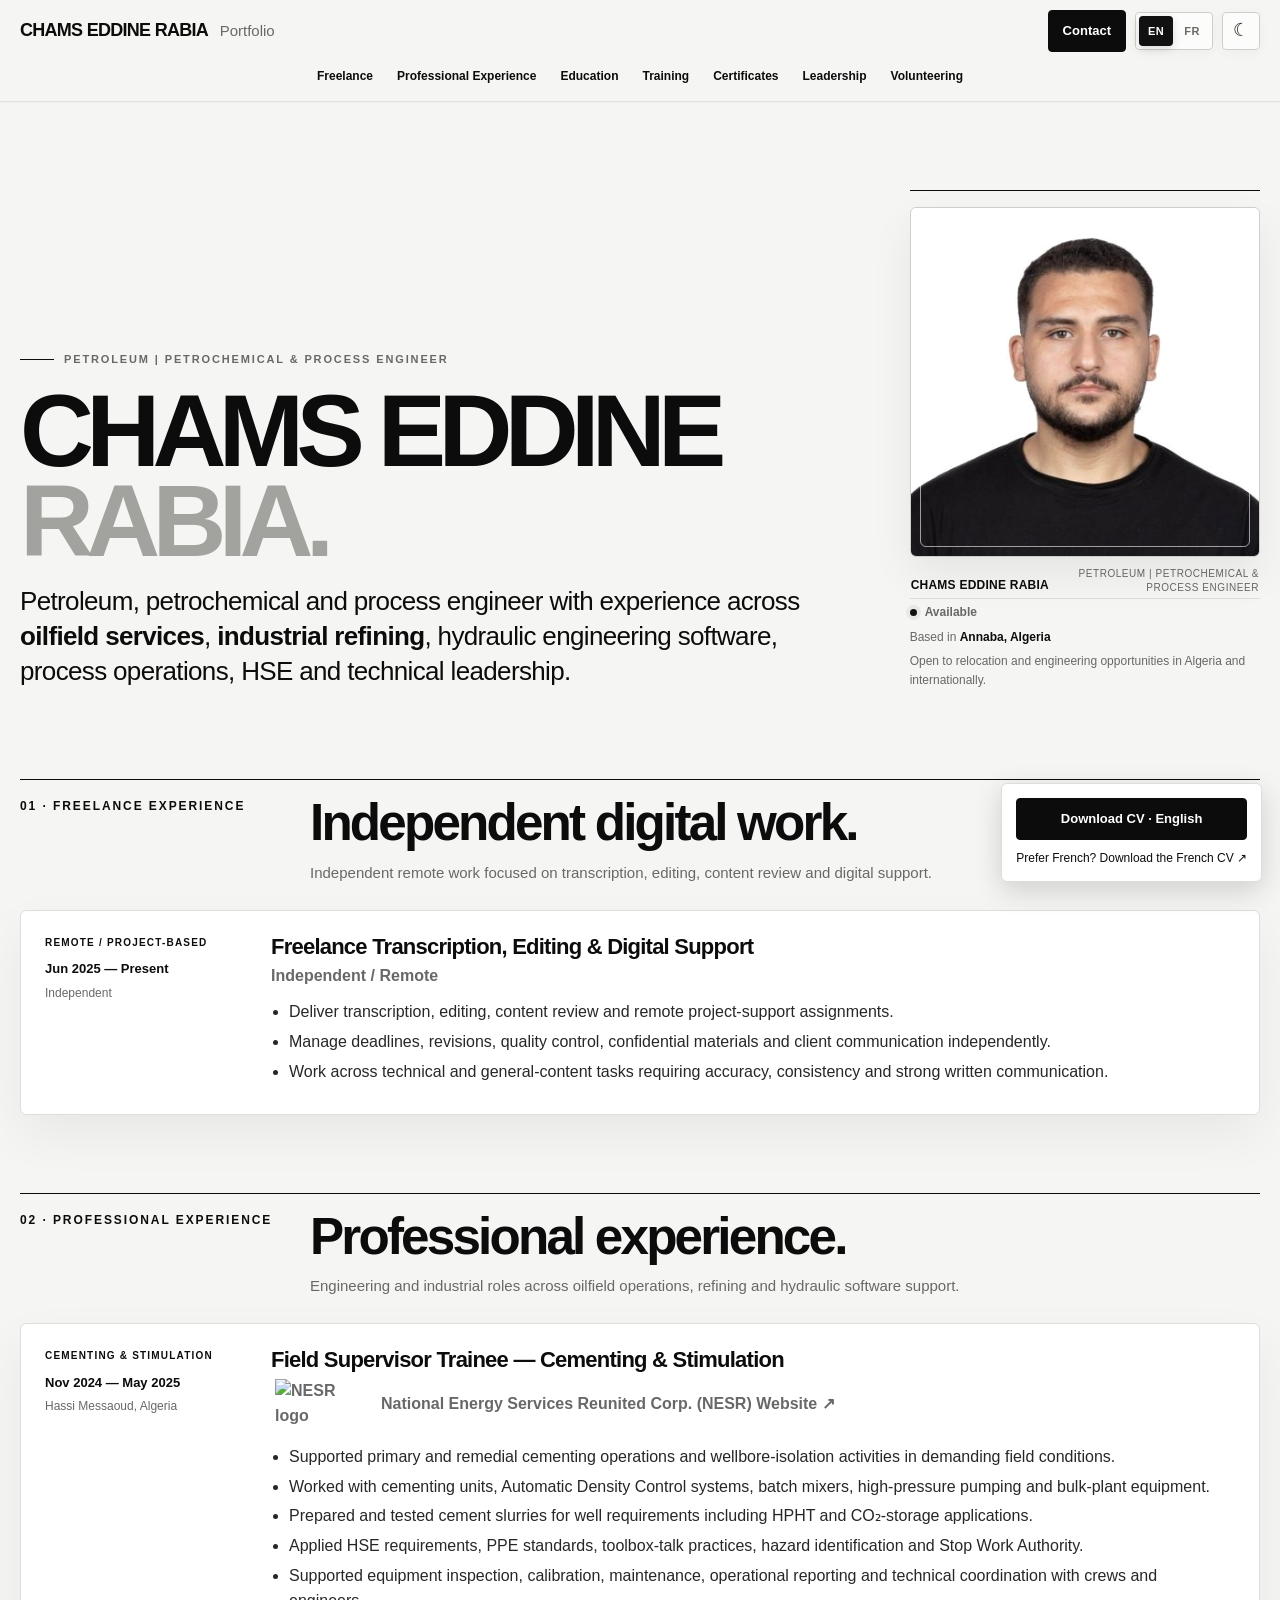
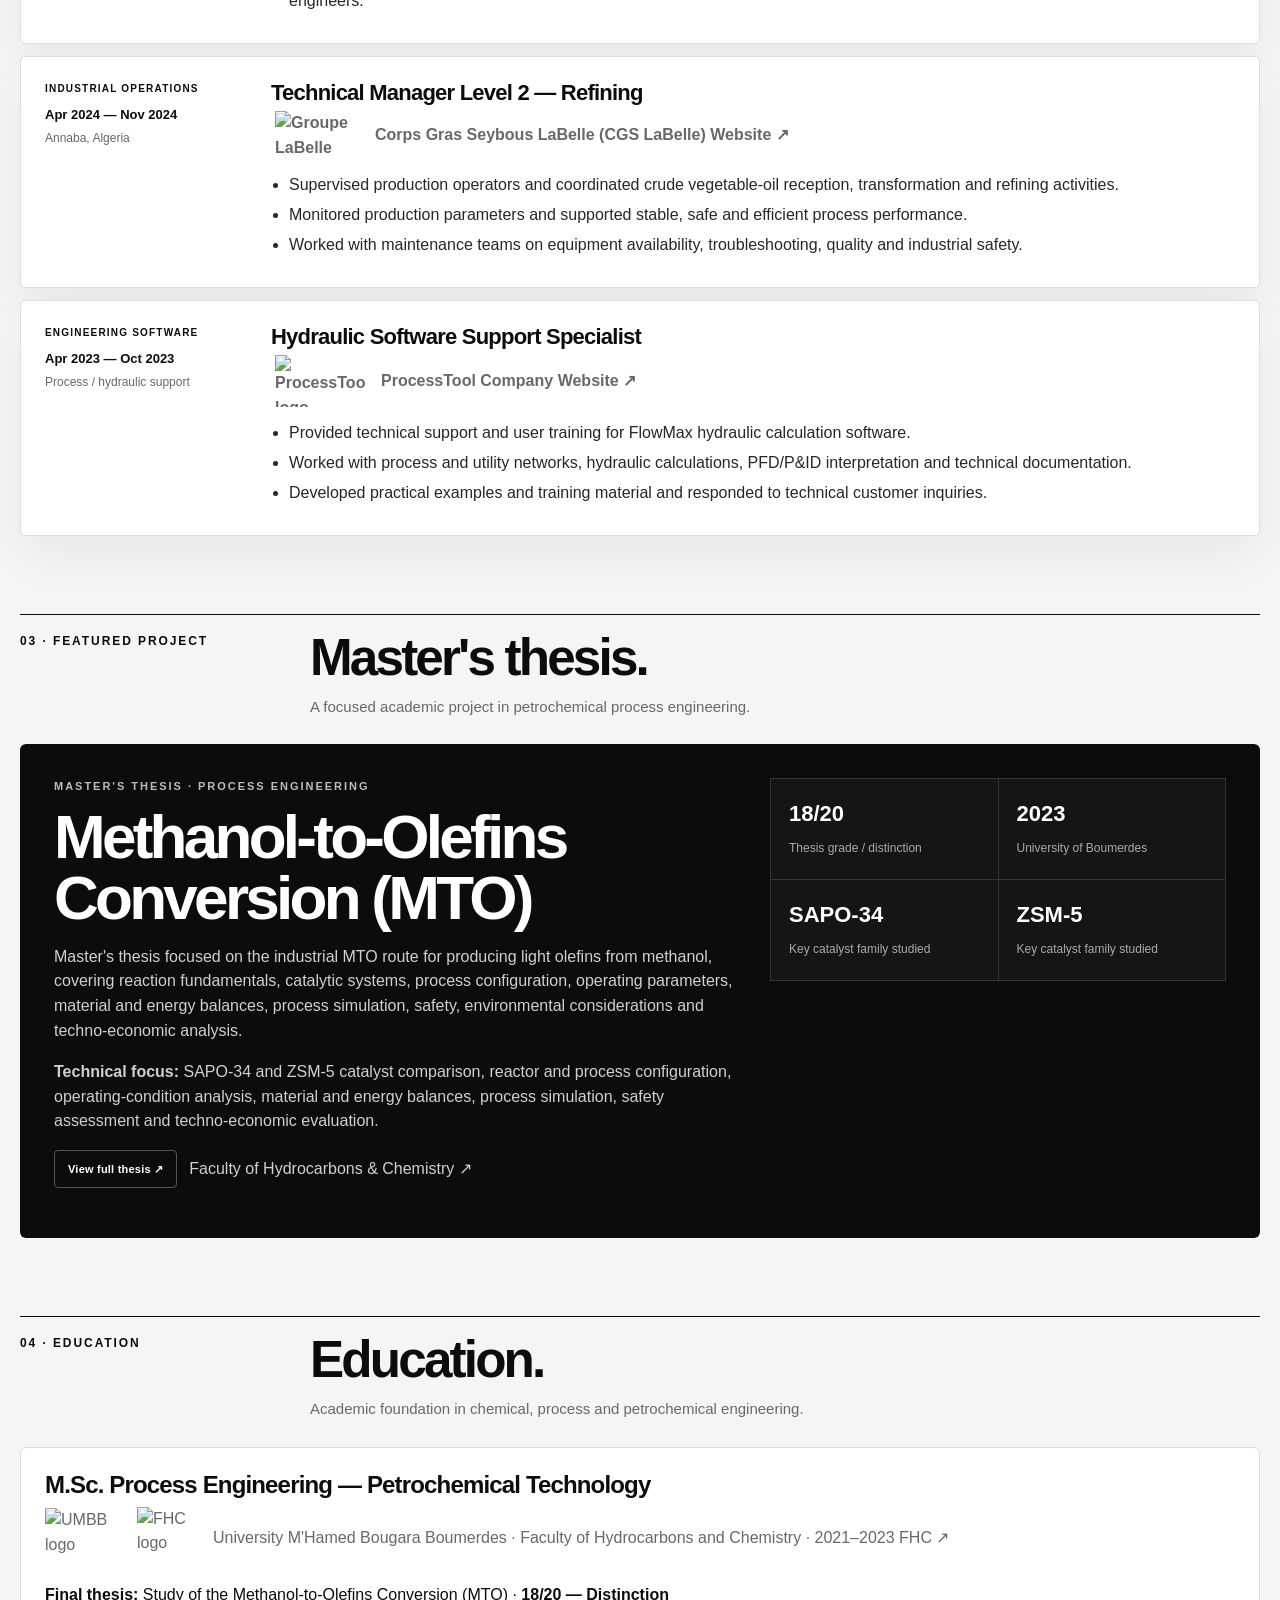
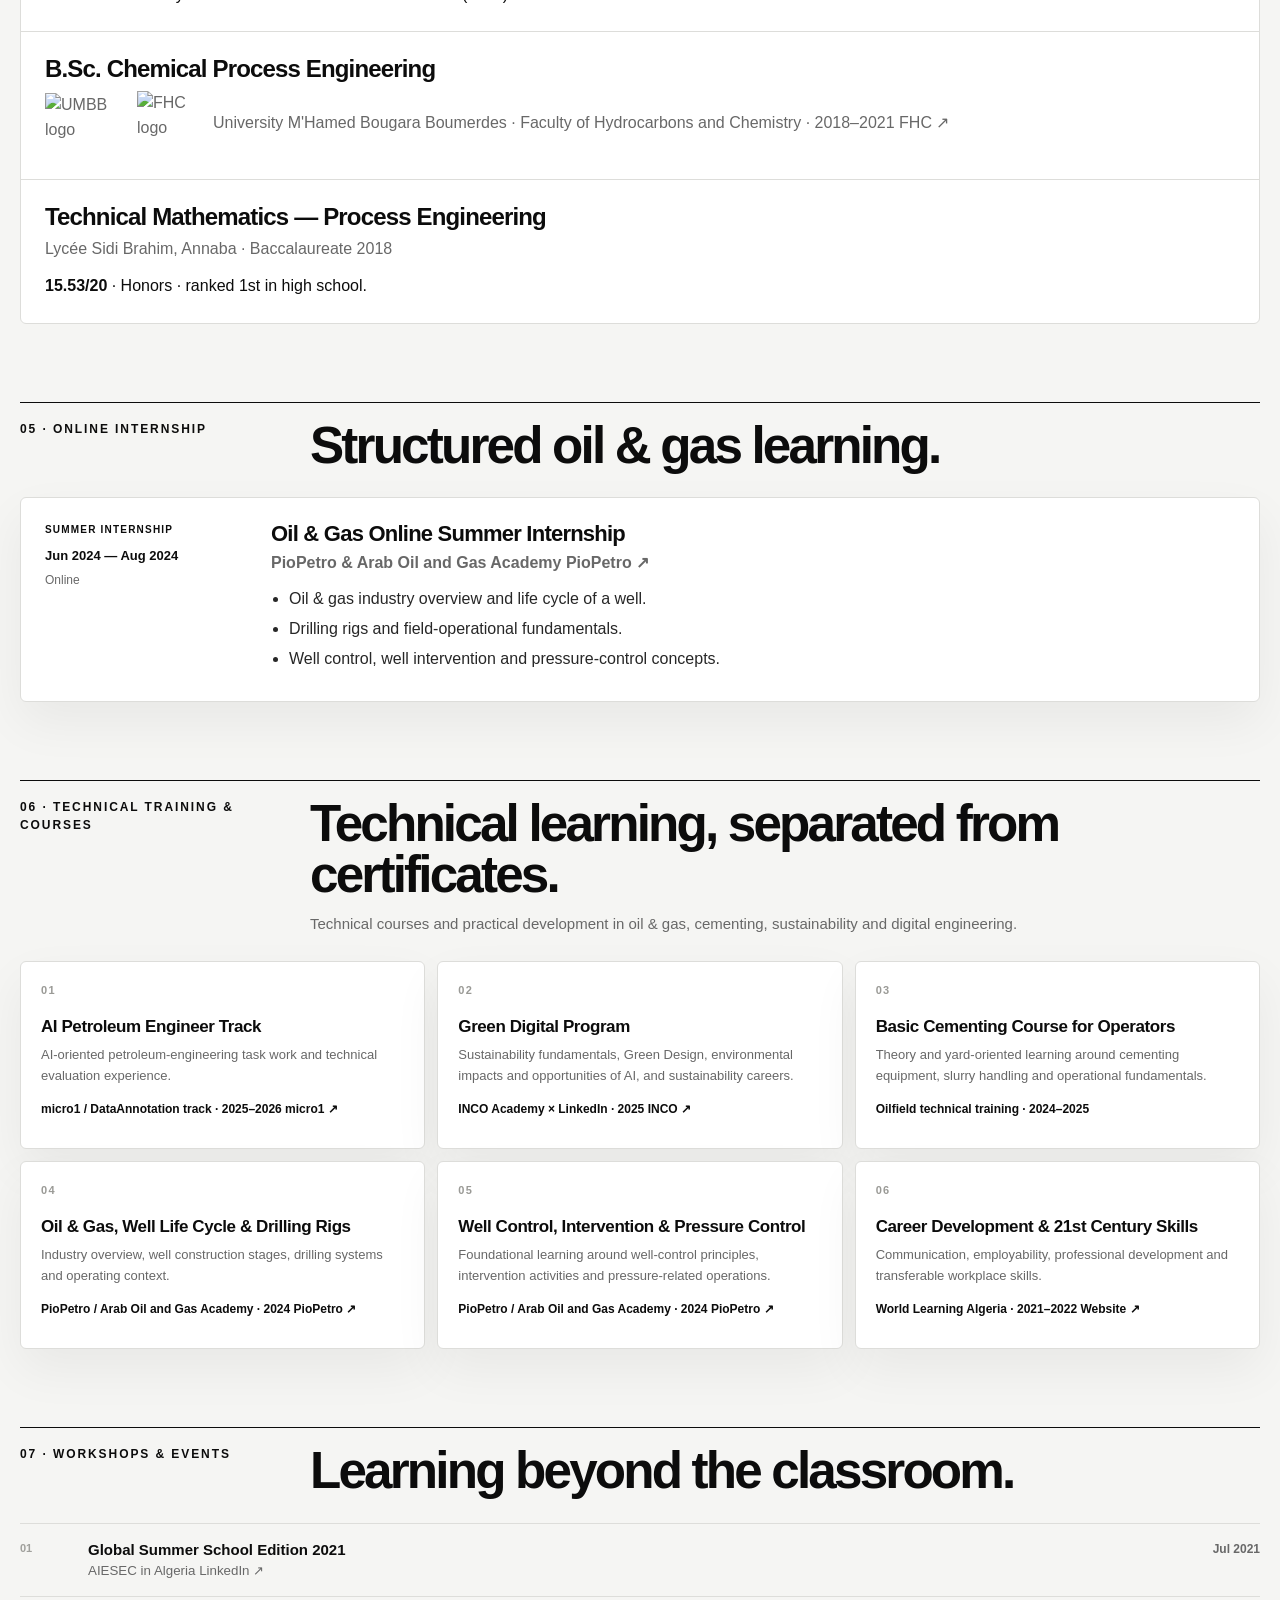
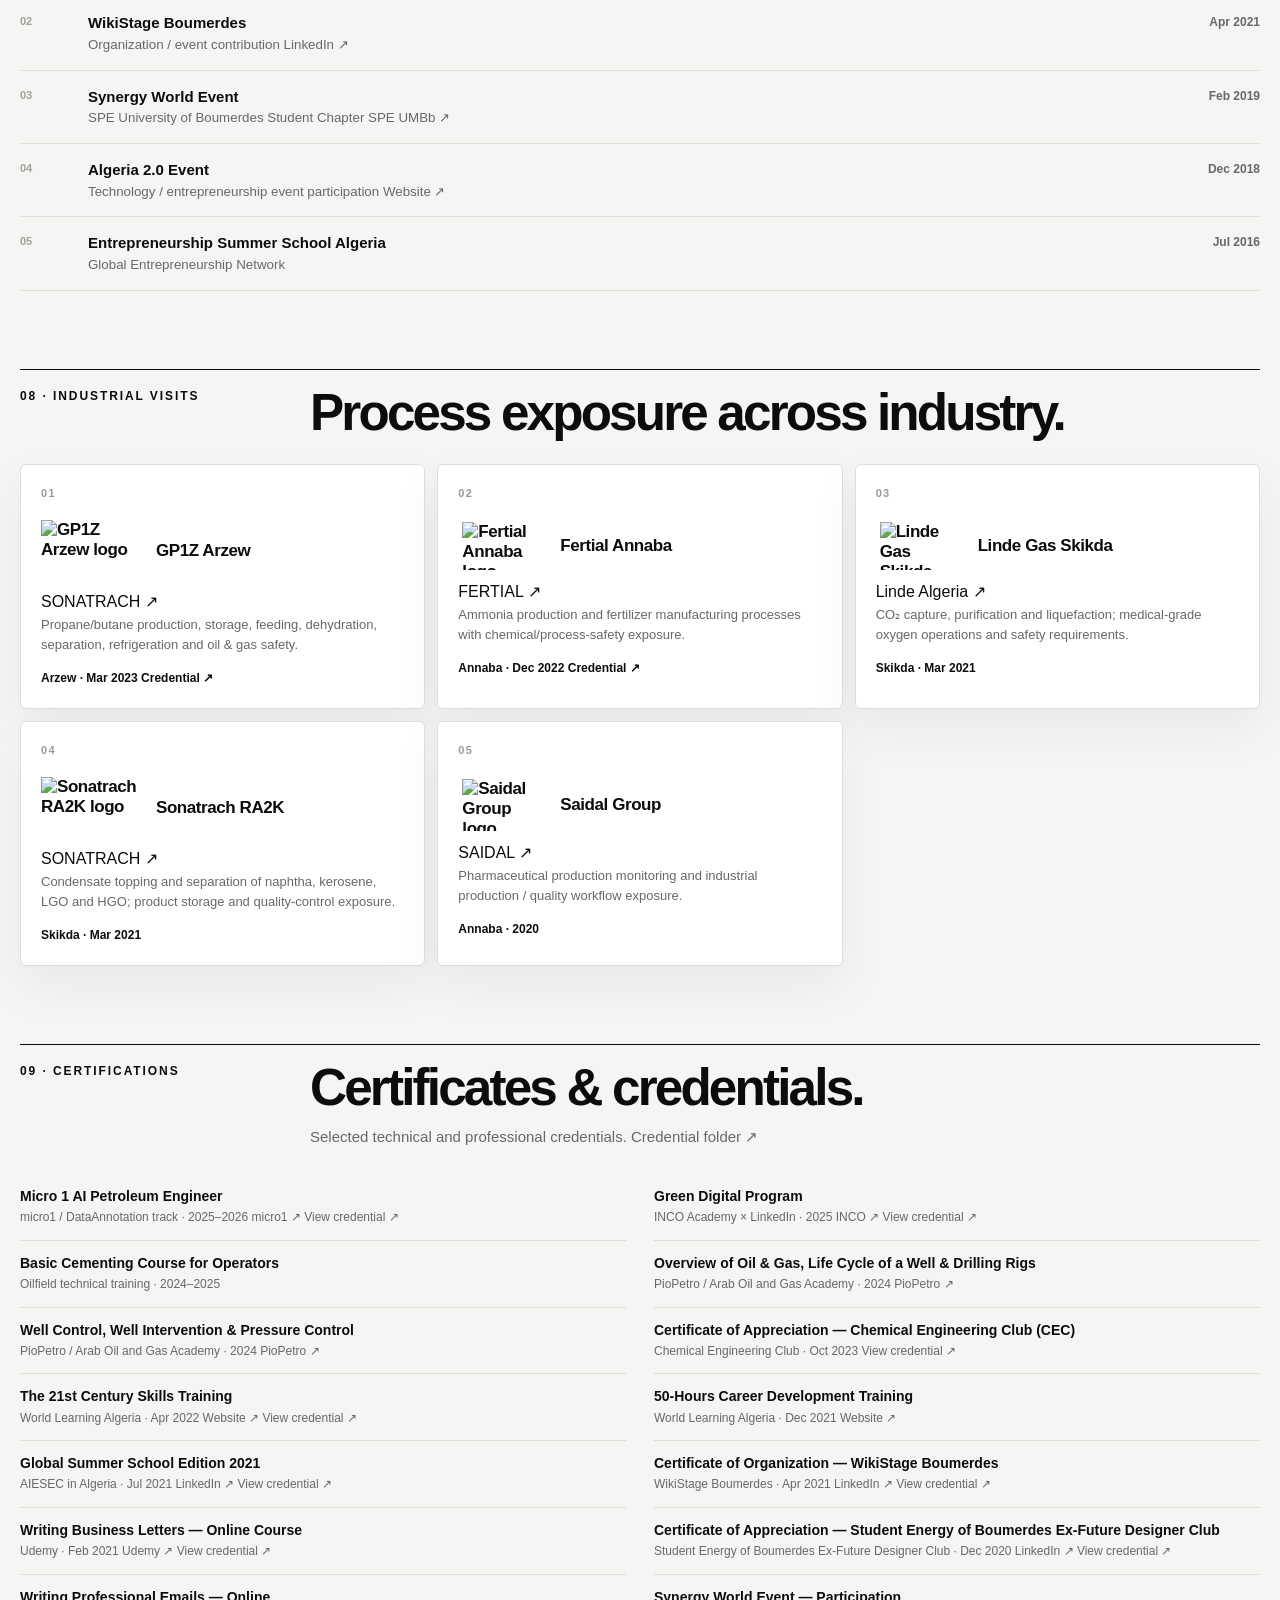
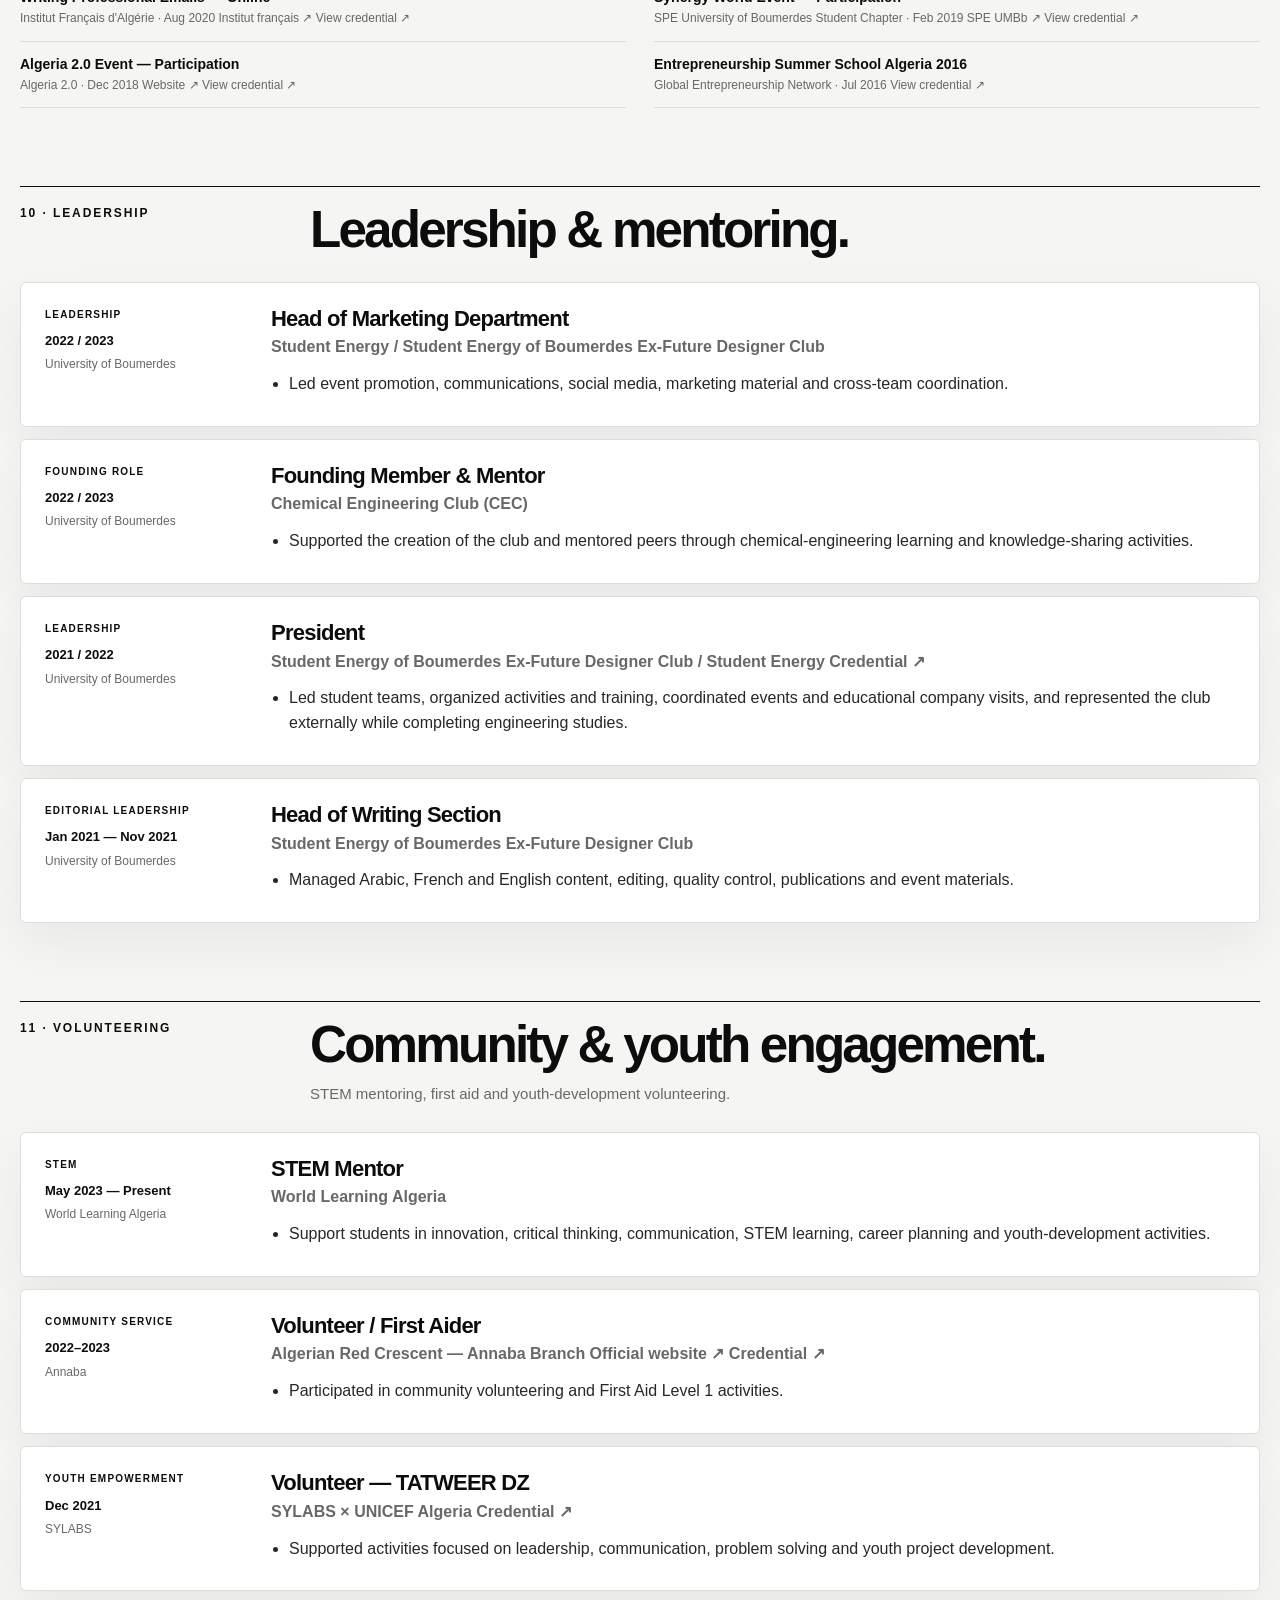
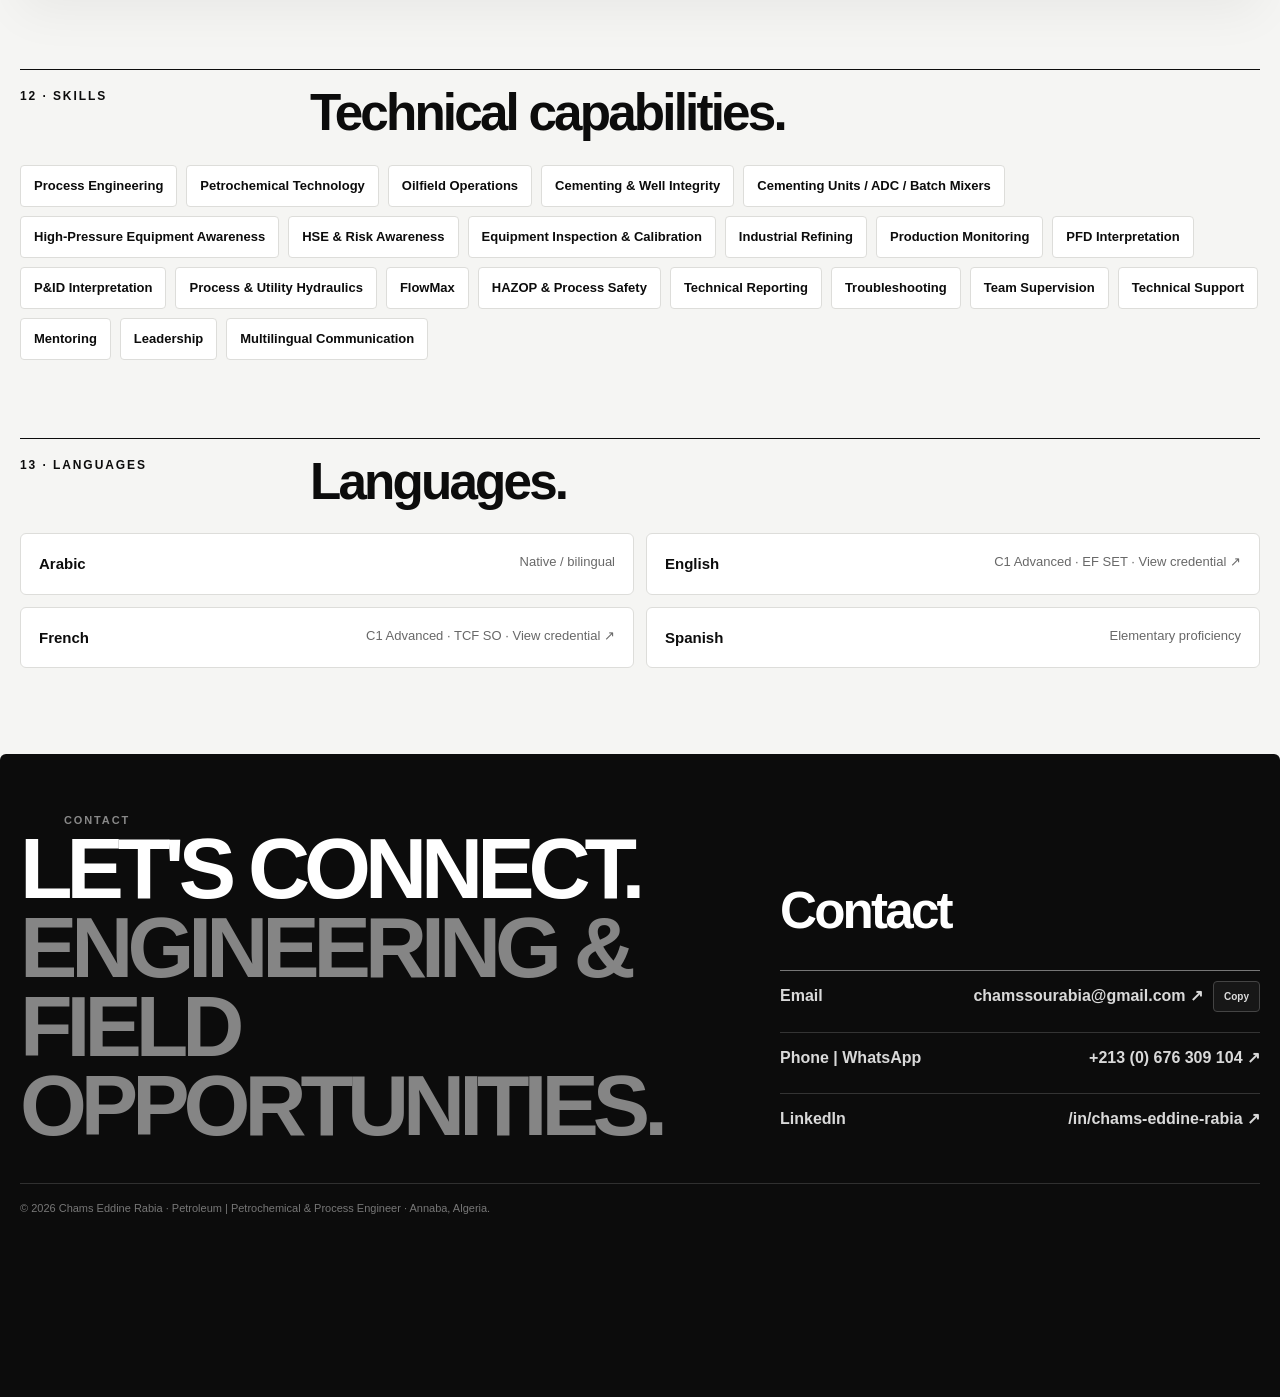
==== commit fce291a8: "Match Contact heading to portfolio section typography" ====
--- a/en/index.html
+++ b/en/index.html
@@ -16,7 +16,7 @@
 <meta property="og:type" content="profile"><meta property="og:title" content="Chams Eddine Rabia | Petroleum | Petrochemical & Process Engineer"><meta property="og:description" content="Engineering portfolio spanning oilfield services, refining, process engineering, hydraulics, HSE, technical support and leadership."><meta property="og:url" content="https://chamseddinerabia.github.io/portfolio/en/"><meta property="og:image" content="https://chamseddinerabia.github.io/portfolio/assets/social/chams-eddine-rabia-og.jpg"><meta property="og:image:width" content="1200"><meta property="og:image:height" content="630"><meta property="og:locale" content="en_US"><meta name="twitter:card" content="summary_large_image"><meta name="twitter:title" content="Chams Eddine Rabia | Engineering Portfolio"><meta name="twitter:description" content="Petroleum | Petrochemical & Process Engineer · Annaba, Algeria"><meta name="twitter:image" content="https://chamseddinerabia.github.io/portfolio/assets/social/chams-eddine-rabia-og.jpg">
 <link rel="stylesheet" href="../styles.css?v=20260912-static-v2"><link rel="stylesheet" href="../enhancements.css?v=20260912-static-v2"><link rel="stylesheet" href="../assets/logos/logos.css?v=20260912-static-v2"><link rel="stylesheet" href="../mobile.css?v=20260912-static-v2"><link rel="stylesheet" href="../upgrades.css?v=20261003-academic-logos"><link rel="stylesheet" href="../upgrades-fix.css?v=20260912-static-v2">
 <script type="application/ld+json">{"@context":"https://schema.org","@type":"ProfilePage","mainEntity":{"@type":"Person","name":"Chams Eddine Rabia","url":"https://chamseddinerabia.github.io/portfolio/","image":"https://chamseddinerabia.github.io/portfolio/assets/social/chams-eddine-rabia-og.jpg","jobTitle":"Petroleum | Petrochemical & Process Engineer","address":{"@type":"PostalAddress","addressLocality":"Annaba","addressCountry":"DZ"},"email":"mailto:chamssourabia@gmail.com","telephone":"+213676309104","sameAs":["https://www.linkedin.com/in/chams-eddine-rabia/"]}}</script>
-<link rel="stylesheet" href="../cv-downloads.css?v=20261003-contact-active">
+<link rel="stylesheet" href="../cv-downloads.css?v=20261003-contact-heading">
 <script src="../navigation.js?v=20261003-contact-active" defer></script>
 </head>
 <body>
--- a/cv-downloads.css
+++ b/cv-downloads.css
@@ -71,7 +71,7 @@
 .contact{border-radius:6px 6px 0 0!important}
 html[data-theme="dark"] .menu a.is-active,html[data-theme="dark"] .menu a.is-active:hover{border-radius:4px!important}
 
-.contact-details-title{margin:0 0 14px;font-size:18px;font-weight:650;letter-spacing:-.02em;color:inherit;line-height:1.3}
-@media(max-width:760px){.contact-details-title{font-size:17px;margin-bottom:16px}}
+.contact-details-title{margin:0 0 24px;font-size:clamp(30px,4vw,52px);font-weight:700;letter-spacing:-.055em;color:inherit;line-height:1}
+@media(max-width:760px){.contact-details-title{font-size:clamp(28px,9vw,38px);letter-spacing:-.045em;line-height:1.02;margin-bottom:22px}}
 
 .header-cta.is-active{outline:2px solid var(--ink);outline-offset:3px;text-decoration:underline;text-underline-offset:3px}
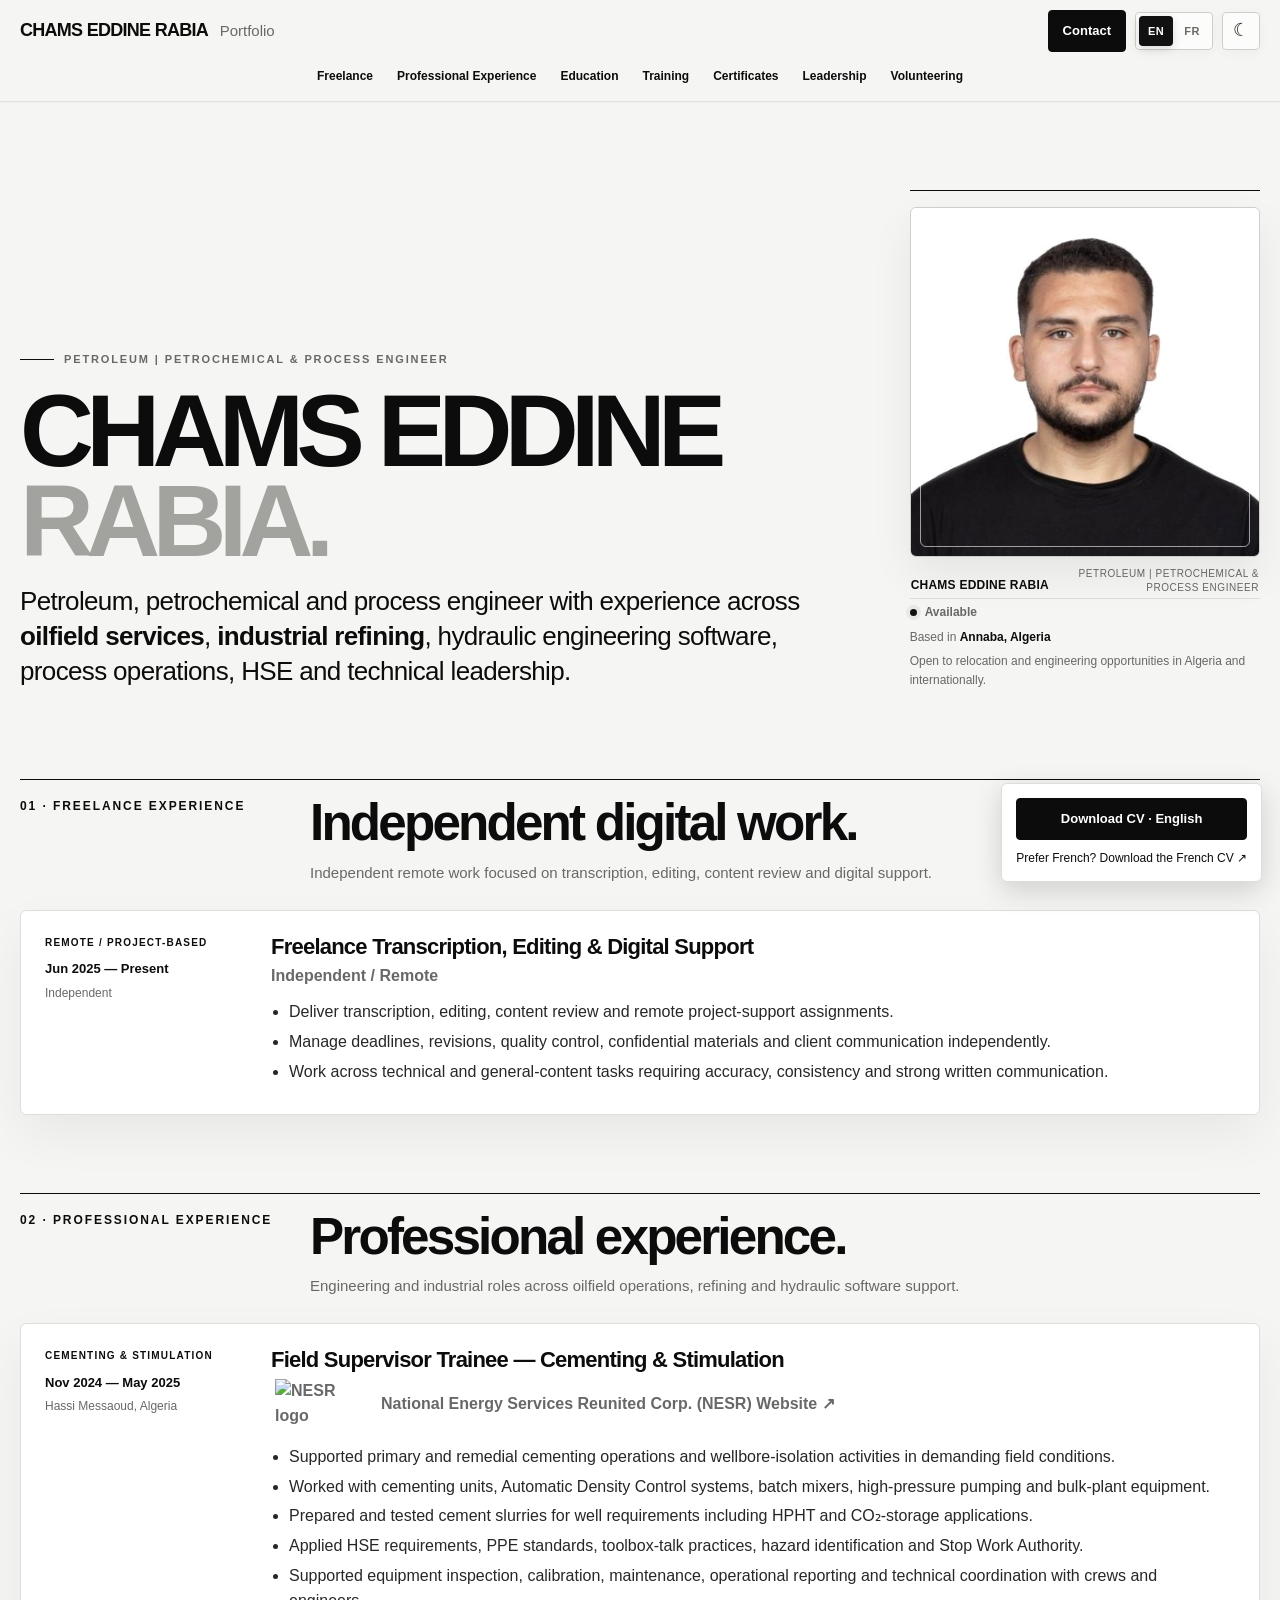
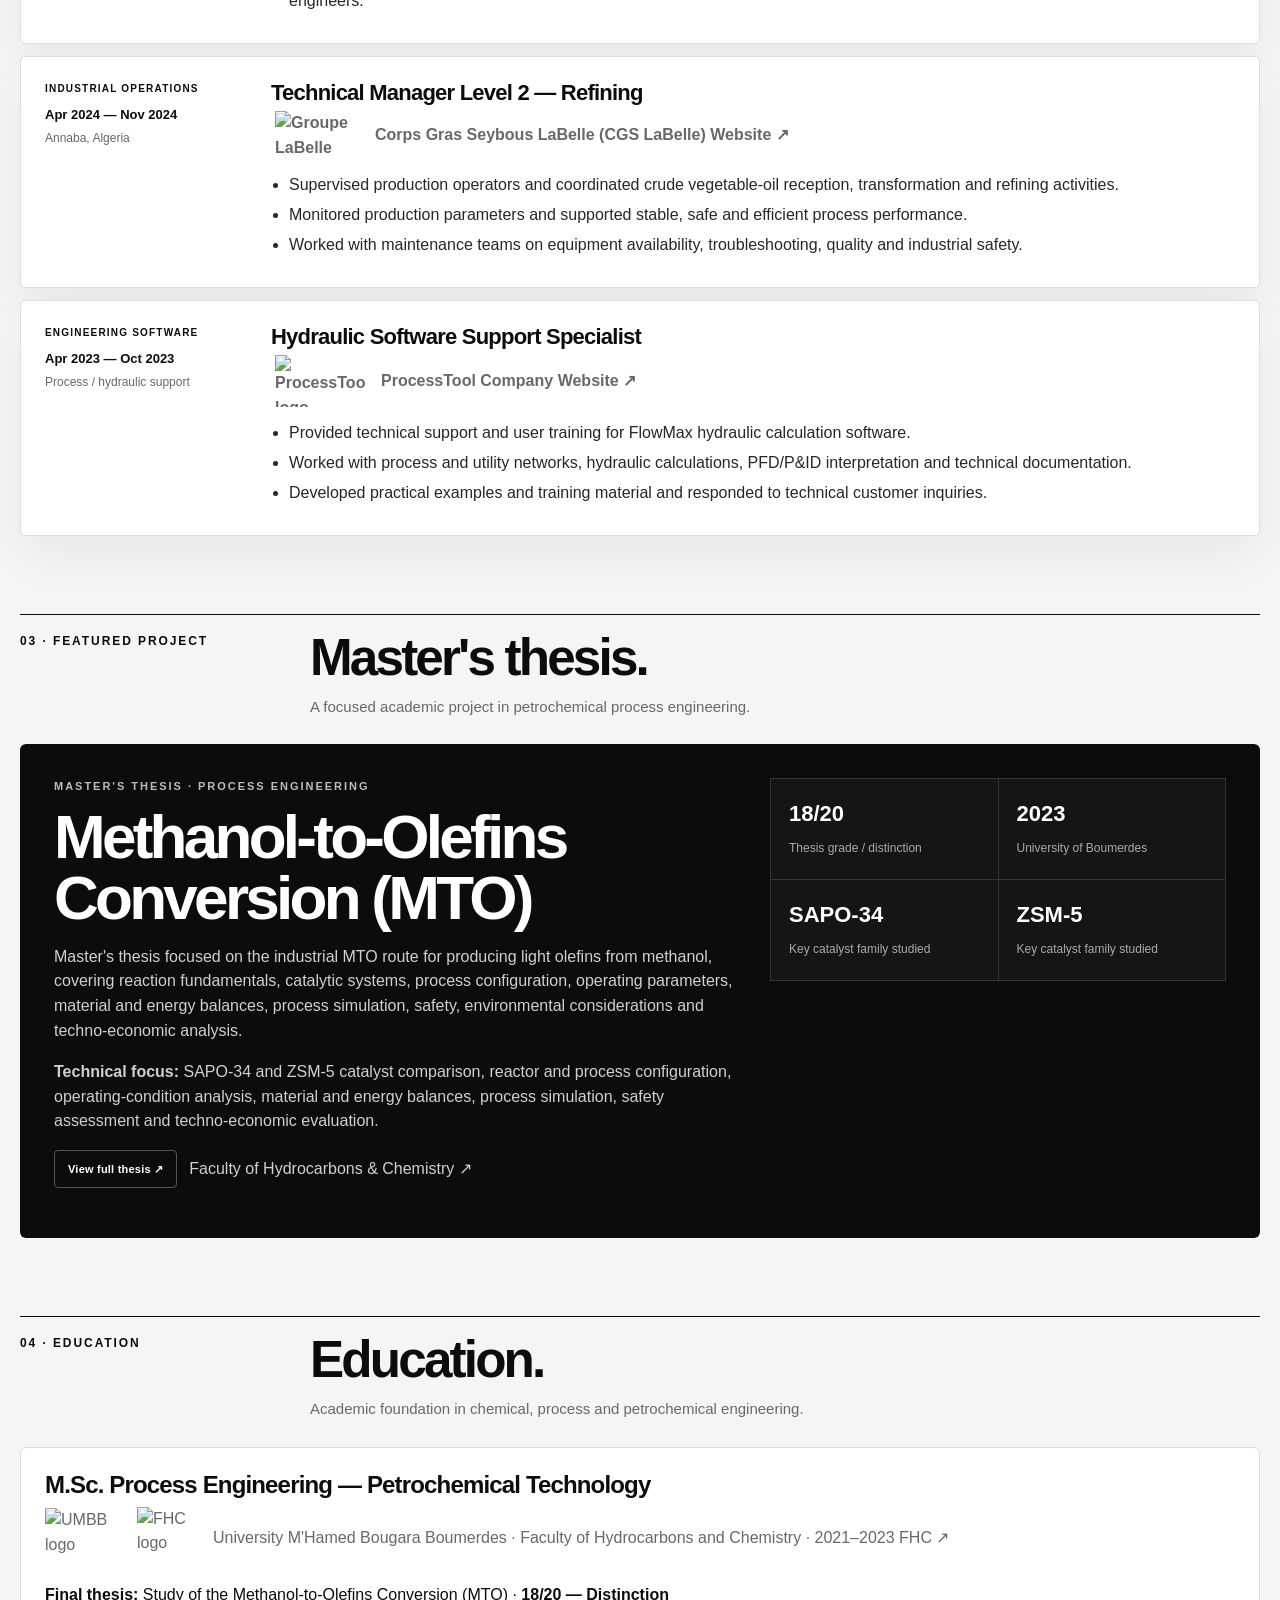
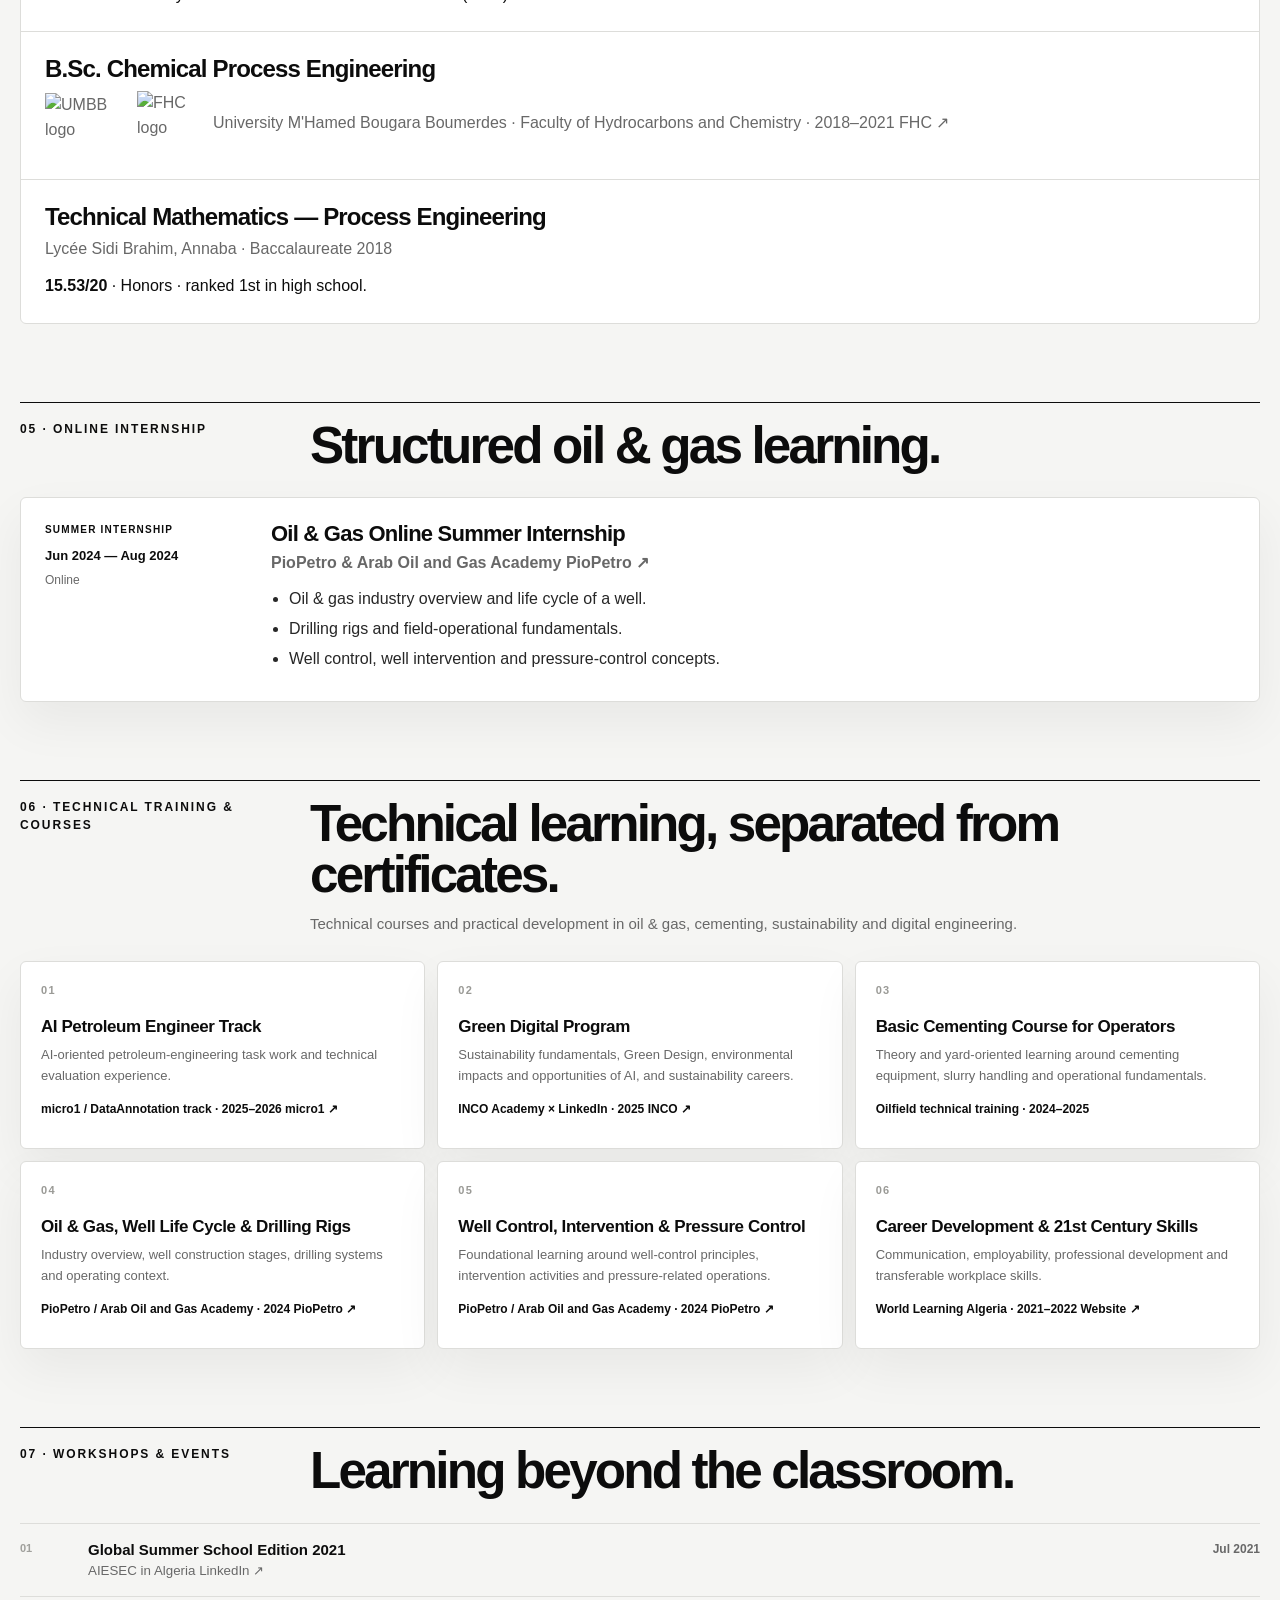
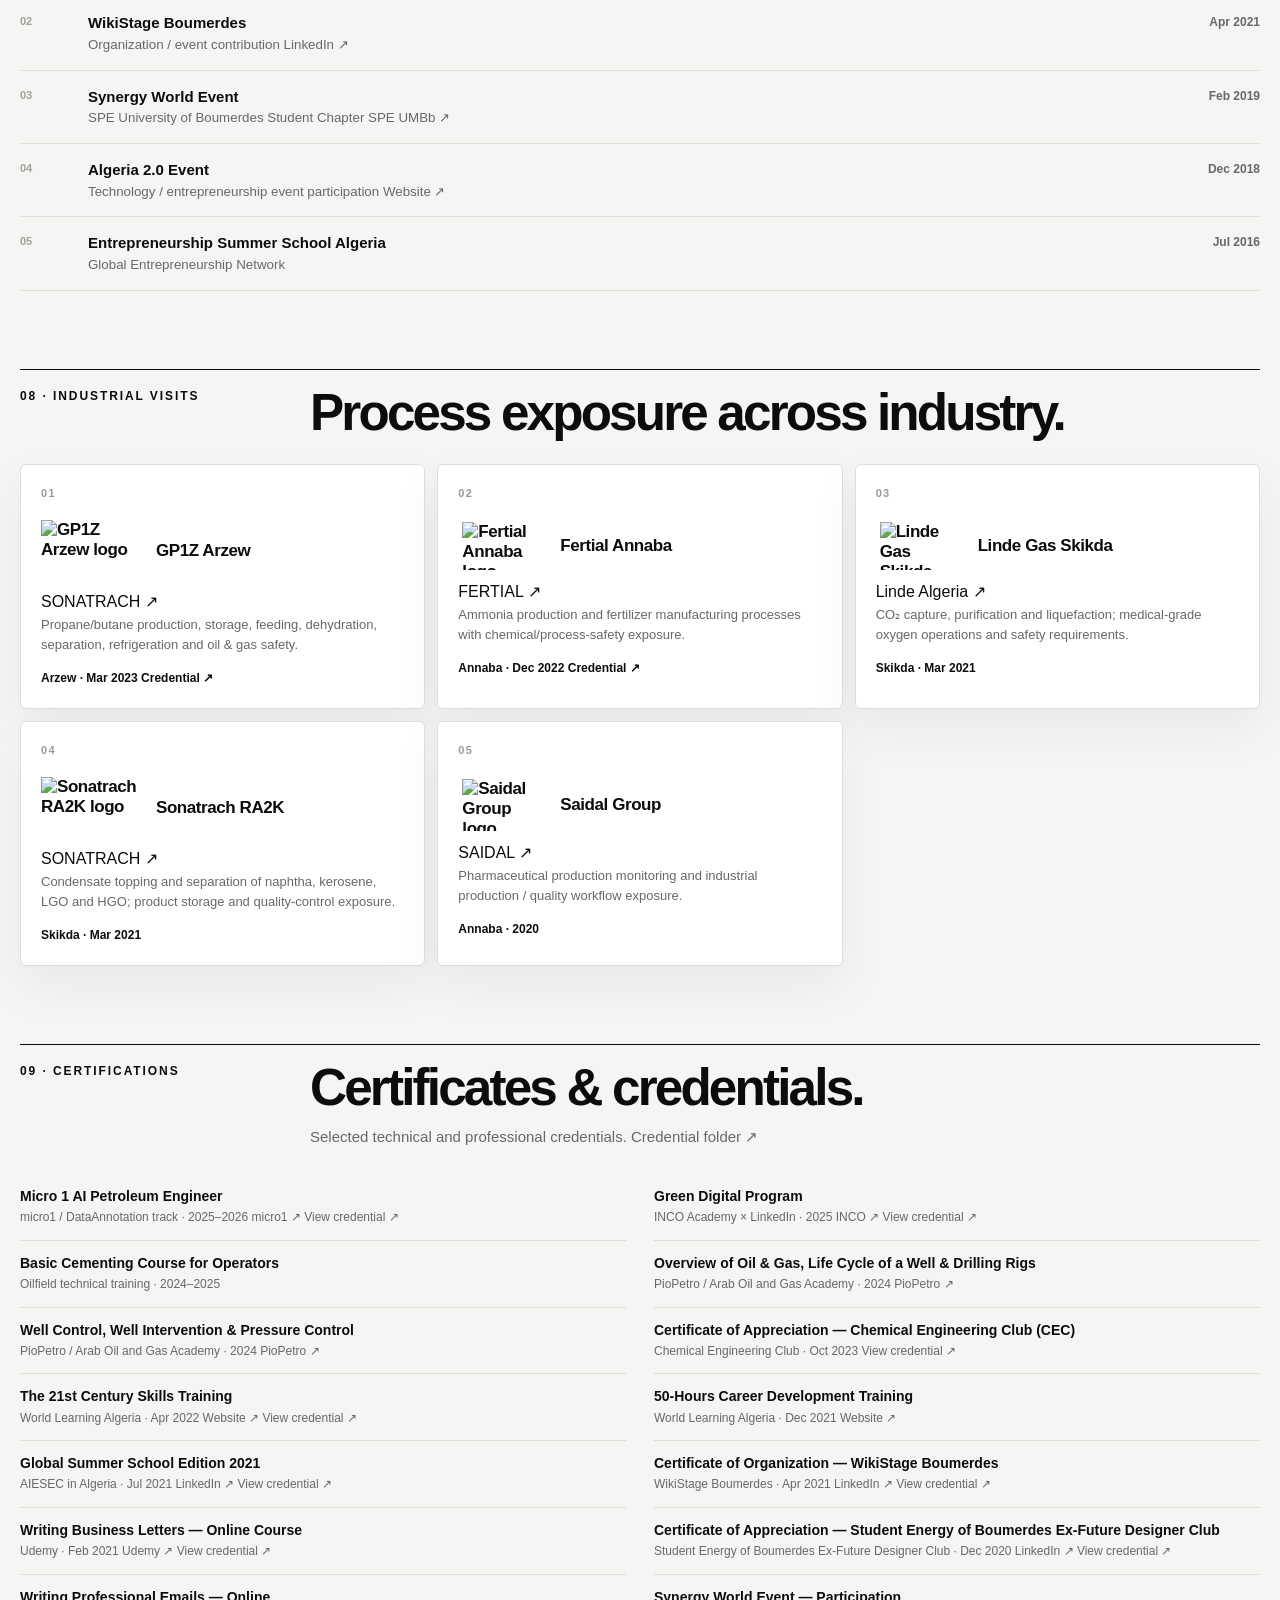
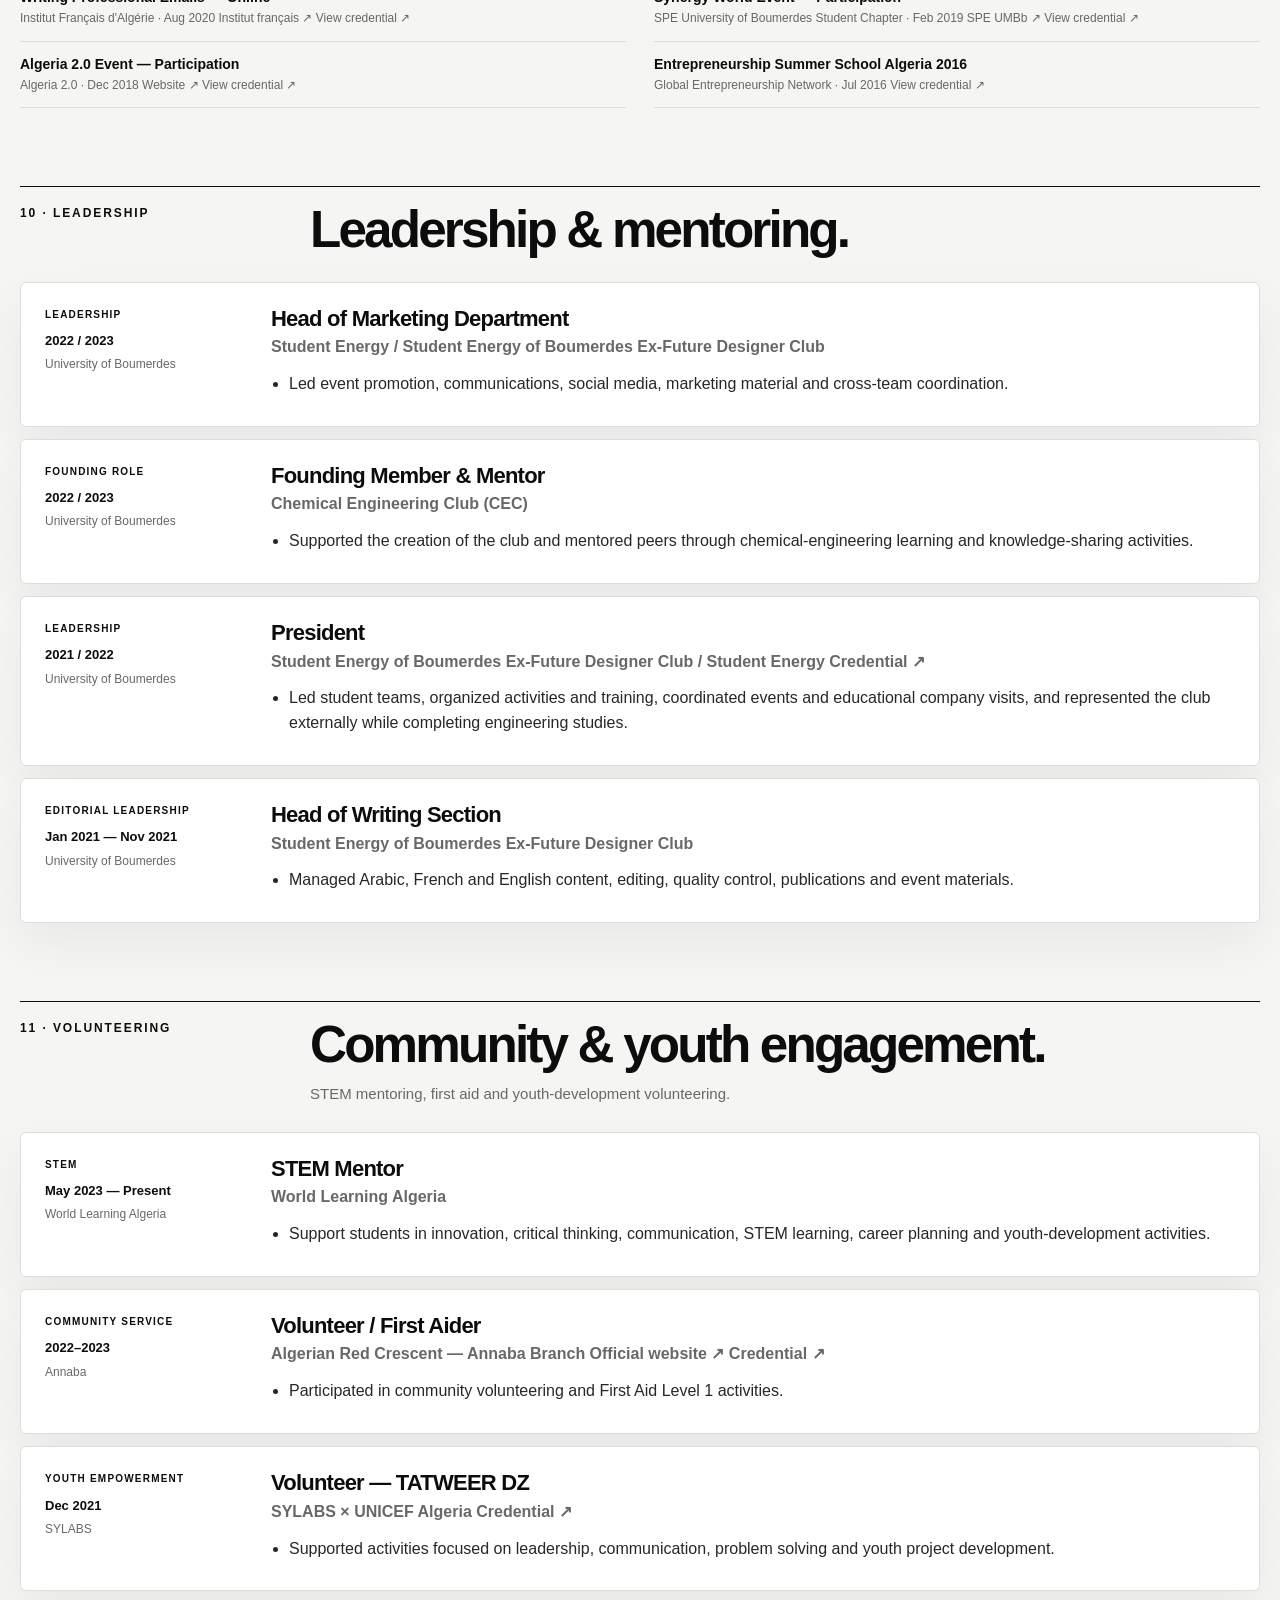
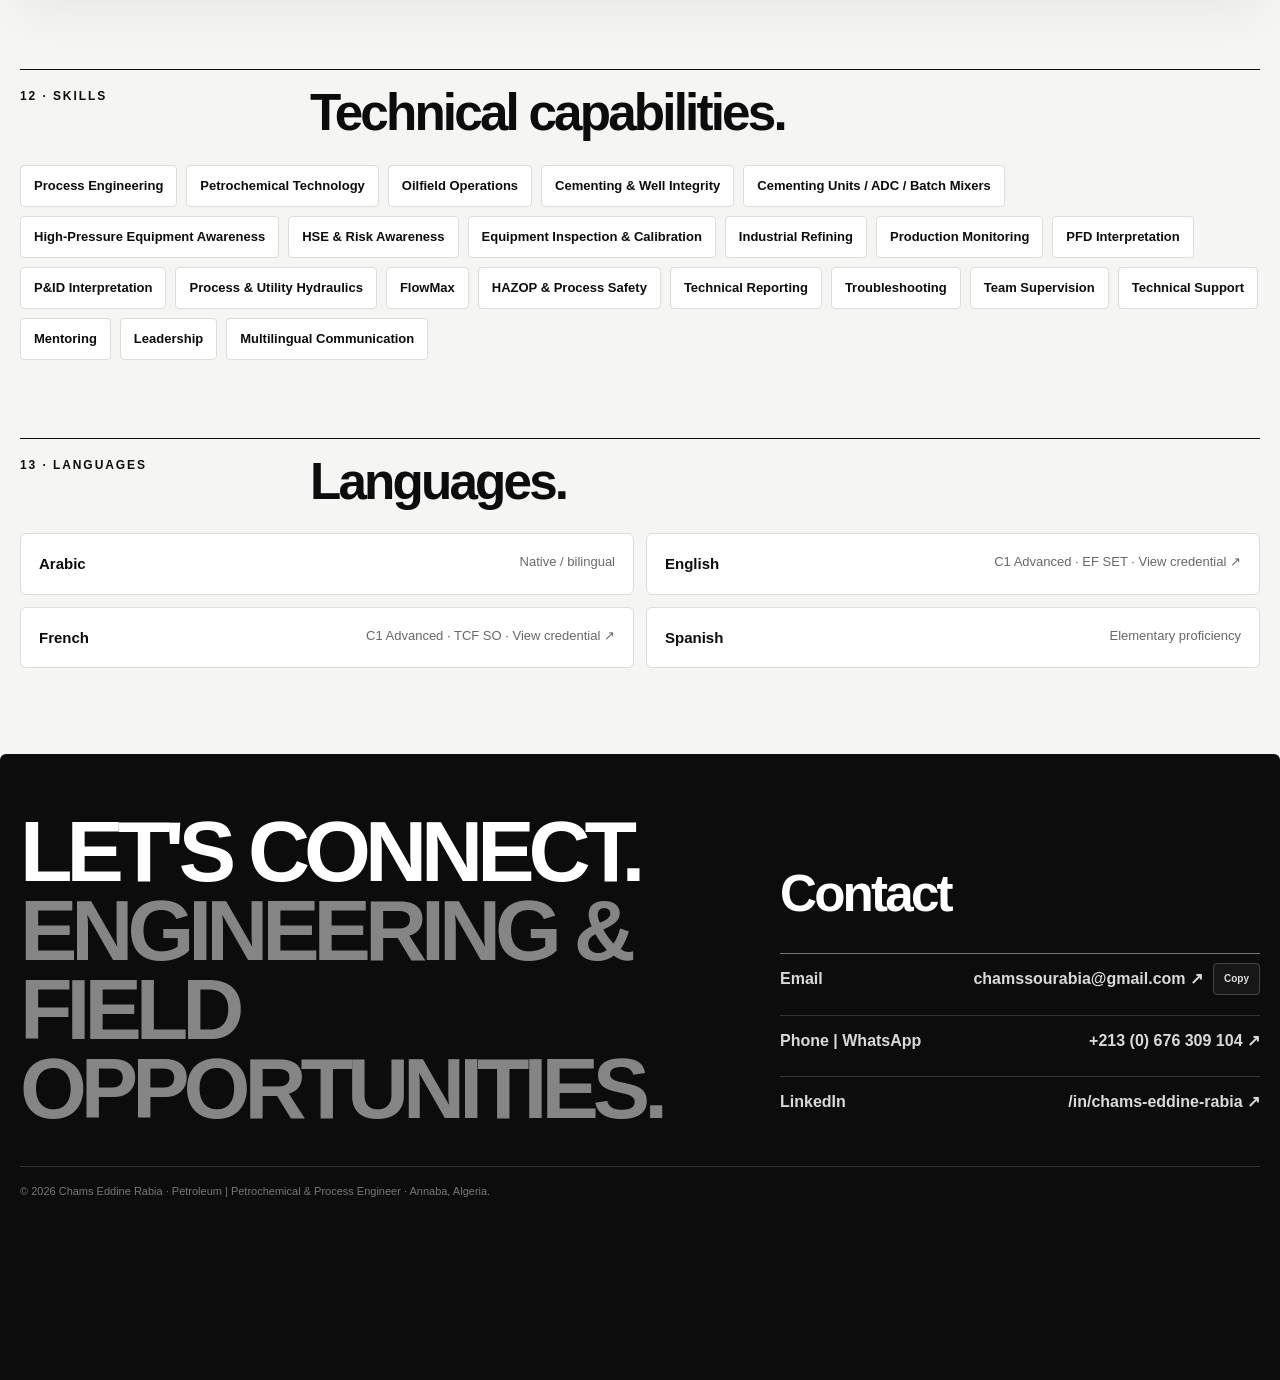
==== commit 7b1cf9b4: "Remove duplicate Contact label before footer headline" ====
--- a/en/index.html
+++ b/en/index.html
@@ -309,7 +309,7 @@
 </div>
 </section>
 
-<section class="block" id="leadership"><div class="shell"><div class="section-head"><div class="section-label">10 · Leadership</div><div><h2 class="section-title">Leadership & mentoring.</h2></div></div><div class="stack"><article class="entry"><div class="entry-meta"><div class="kind">Leadership</div><b>2022 / 2023</b>University of Boumerdes</div><div><h3>Head of Marketing Department</h3><div class="company">Student Energy / Student Energy of Boumerdes Ex-Future Designer Club</div><ul><li>Led event promotion, communications, social media, marketing material and cross-team coordination.</li></ul></div></article><article class="entry"><div class="entry-meta"><div class="kind">Founding Role</div><b>2022 / 2023</b>University of Boumerdes</div><div><h3>Founding Member & Mentor</h3><div class="company">Chemical Engineering Club (CEC)</div><ul><li>Supported the creation of the club and mentored peers through chemical-engineering learning and knowledge-sharing activities.</li></ul></div></article><article class="entry"><div class="entry-meta"><div class="kind">Leadership</div><b>2021 / 2022</b>University of Boumerdes</div><div><h3>President</h3><div class="company">Student Energy of Boumerdes Ex-Future Designer Club / Student Energy <a class="org-link supporting-proof" href="https://drive.google.com/file/d/19QPyfIzqAkIukG3A7hCaouMfUWuilu19/view?usp=drivesdk" rel="noopener noreferrer" target="_blank">Credential ↗</a></div><ul><li>Led student teams, organized activities and training, coordinated events and educational company visits, and represented the club externally while completing engineering studies.</li></ul></div></article><article class="entry"><div class="entry-meta"><div class="kind">Editorial Leadership</div><b>Jan 2021 — Nov 2021</b>University of Boumerdes</div><div><h3>Head of Writing Section</h3><div class="company">Student Energy of Boumerdes Ex-Future Designer Club</div><ul><li>Managed Arabic, French and English content, editing, quality control, publications and event materials.</li></ul></div></article></div></div></section><section class="block" id="volunteering"><div class="shell"><div class="section-head"><div class="section-label">11 · Volunteering</div><div><h2 class="section-title">Community & youth engagement.</h2><p class="section-intro">STEM mentoring, first aid and youth-development volunteering.</p></div></div><div class="stack"><article class="entry"><div class="entry-meta"><div class="kind">STEM</div><b>May 2023 — Present</b>World Learning Algeria</div><div><h3>STEM Mentor</h3><div class="company">World Learning Algeria</div><ul><li>Support students in innovation, critical thinking, communication, STEM learning, career planning and youth-development activities.</li></ul></div></article><article class="entry"><div class="entry-meta"><div class="kind">Community Service</div><b>2022–2023</b>Annaba</div><div><h3>Volunteer / First Aider</h3><div class="company">Algerian Red Crescent — Annaba Branch <a class="org-link" href="https://cra.dz/" rel="noopener noreferrer" target="_blank">Official website ↗</a> <a class="org-link supporting-proof" href="https://drive.google.com/file/d/19R7CDEOqr57DHEOVaEP2umz7M0kxUoPr/view?usp=drivesdk" rel="noopener noreferrer" target="_blank">Credential ↗</a></div><ul><li>Participated in community volunteering and First Aid Level 1 activities.</li></ul></div></article><article class="entry"><div class="entry-meta"><div class="kind">Youth Empowerment</div><b>Dec 2021</b>SYLABS</div><div><h3>Volunteer — TATWEER DZ</h3><div class="company">SYLABS × UNICEF Algeria <a class="org-link supporting-proof" href="https://drive.google.com/file/d/1YwtPuH_AN2p1NMc5HmxY0Dh90nDUebLY/view?usp=drivesdk" rel="noopener noreferrer" target="_blank">Credential ↗</a></div><ul><li>Supported activities focused on leadership, communication, problem solving and youth project development.</li></ul></div></article></div></div></section><section class="block" id="skills"><div class="shell"><div class="section-head"><div class="section-label">12 · Skills</div><div><h2 class="section-title">Technical capabilities.</h2></div></div><div class="skill-cloud"><span class="skill">Process Engineering</span><span class="skill">Petrochemical Technology</span><span class="skill">Oilfield Operations</span><span class="skill">Cementing & Well Integrity</span><span class="skill">Cementing Units / ADC / Batch Mixers</span><span class="skill">High-Pressure Equipment Awareness</span><span class="skill">HSE & Risk Awareness</span><span class="skill">Equipment Inspection & Calibration</span><span class="skill">Industrial Refining</span><span class="skill">Production Monitoring</span><span class="skill">PFD Interpretation</span><span class="skill">P&amp;ID Interpretation</span><span class="skill">Process & Utility Hydraulics</span><span class="skill">FlowMax</span><span class="skill">HAZOP & Process Safety</span><span class="skill">Technical Reporting</span><span class="skill">Troubleshooting</span><span class="skill">Team Supervision</span><span class="skill">Technical Support</span><span class="skill">Mentoring</span><span class="skill">Leadership</span><span class="skill">Multilingual Communication</span></div></div></section><section class="block" id="languages"><div class="shell"><div class="section-head"><div class="section-label">13 · Languages</div><div><h2 class="section-title">Languages.</h2></div></div><div class="two-col"><div class="language"><strong>Arabic</strong><span>Native / bilingual</span></div><div class="language"><strong>English</strong><span>C1 Advanced · EF SET · <a class="org-link" href="https://cert.efset.org/en/DAUAE2" rel="noopener noreferrer" target="_blank">View credential ↗</a></span></div><div class="language"><strong>French</strong><span>C1 Advanced · TCF SO · <a class="org-link" href="https://drive.google.com/file/d/1d4wlxkQy2zPMkh3W5mxM_A27d7RHS7_x/view?usp=sharing" rel="noopener noreferrer" target="_blank">View credential ↗</a></span></div><div class="language"><strong>Spanish</strong><span>Elementary proficiency</span></div></div></div></section></main><footer class="contact" id="contact"><div class="shell"><div class="contact-grid"><div><div class="eyebrow" style="color:#888">Contact</div><h2>LET'S CONNECT. <span>ENGINEERING & FIELD OPPORTUNITIES.</span></h2></div><div class="contact-links" aria-labelledby="contact-details-title"><h3 class="contact-details-title" id="contact-details-title">Contact</h3><a href="mailto:chamssourabia@gmail.com"><span>Email</span><span>chamssourabia@gmail.com ↗</span></a><a href="https://wa.me/213676309104" target="_blank" rel="noopener noreferrer"><span>Phone | WhatsApp</span><span>+213 (0) 676 309 104 ↗</span></a><a href="https://www.linkedin.com/in/chams-eddine-rabia/" target="_blank" rel="noopener"><span>LinkedIn</span><span>/in/chams-eddine-rabia ↗</span></a></div></div><div class="footer-note">© 2026 Chams Eddine Rabia · Petroleum | Petrochemical & Process Engineer · Annaba, Algeria.</div></div></footer><div class="cv-downloads cv-floating" role="group" aria-label="Download my CV"><a class="btn primary" href="/portfolio/assets/cv/Chams_Eddine_Rabia_CV_EN.pdf" download>Download CV · English</a><a class="org-link cv-alternative" href="/portfolio/assets/cv/Chams_Eddine_Rabia_CV_FR.pdf" download>Prefer French? Download the French CV ↗</a></div>
+<section class="block" id="leadership"><div class="shell"><div class="section-head"><div class="section-label">10 · Leadership</div><div><h2 class="section-title">Leadership & mentoring.</h2></div></div><div class="stack"><article class="entry"><div class="entry-meta"><div class="kind">Leadership</div><b>2022 / 2023</b>University of Boumerdes</div><div><h3>Head of Marketing Department</h3><div class="company">Student Energy / Student Energy of Boumerdes Ex-Future Designer Club</div><ul><li>Led event promotion, communications, social media, marketing material and cross-team coordination.</li></ul></div></article><article class="entry"><div class="entry-meta"><div class="kind">Founding Role</div><b>2022 / 2023</b>University of Boumerdes</div><div><h3>Founding Member & Mentor</h3><div class="company">Chemical Engineering Club (CEC)</div><ul><li>Supported the creation of the club and mentored peers through chemical-engineering learning and knowledge-sharing activities.</li></ul></div></article><article class="entry"><div class="entry-meta"><div class="kind">Leadership</div><b>2021 / 2022</b>University of Boumerdes</div><div><h3>President</h3><div class="company">Student Energy of Boumerdes Ex-Future Designer Club / Student Energy <a class="org-link supporting-proof" href="https://drive.google.com/file/d/19QPyfIzqAkIukG3A7hCaouMfUWuilu19/view?usp=drivesdk" rel="noopener noreferrer" target="_blank">Credential ↗</a></div><ul><li>Led student teams, organized activities and training, coordinated events and educational company visits, and represented the club externally while completing engineering studies.</li></ul></div></article><article class="entry"><div class="entry-meta"><div class="kind">Editorial Leadership</div><b>Jan 2021 — Nov 2021</b>University of Boumerdes</div><div><h3>Head of Writing Section</h3><div class="company">Student Energy of Boumerdes Ex-Future Designer Club</div><ul><li>Managed Arabic, French and English content, editing, quality control, publications and event materials.</li></ul></div></article></div></div></section><section class="block" id="volunteering"><div class="shell"><div class="section-head"><div class="section-label">11 · Volunteering</div><div><h2 class="section-title">Community & youth engagement.</h2><p class="section-intro">STEM mentoring, first aid and youth-development volunteering.</p></div></div><div class="stack"><article class="entry"><div class="entry-meta"><div class="kind">STEM</div><b>May 2023 — Present</b>World Learning Algeria</div><div><h3>STEM Mentor</h3><div class="company">World Learning Algeria</div><ul><li>Support students in innovation, critical thinking, communication, STEM learning, career planning and youth-development activities.</li></ul></div></article><article class="entry"><div class="entry-meta"><div class="kind">Community Service</div><b>2022–2023</b>Annaba</div><div><h3>Volunteer / First Aider</h3><div class="company">Algerian Red Crescent — Annaba Branch <a class="org-link" href="https://cra.dz/" rel="noopener noreferrer" target="_blank">Official website ↗</a> <a class="org-link supporting-proof" href="https://drive.google.com/file/d/19R7CDEOqr57DHEOVaEP2umz7M0kxUoPr/view?usp=drivesdk" rel="noopener noreferrer" target="_blank">Credential ↗</a></div><ul><li>Participated in community volunteering and First Aid Level 1 activities.</li></ul></div></article><article class="entry"><div class="entry-meta"><div class="kind">Youth Empowerment</div><b>Dec 2021</b>SYLABS</div><div><h3>Volunteer — TATWEER DZ</h3><div class="company">SYLABS × UNICEF Algeria <a class="org-link supporting-proof" href="https://drive.google.com/file/d/1YwtPuH_AN2p1NMc5HmxY0Dh90nDUebLY/view?usp=drivesdk" rel="noopener noreferrer" target="_blank">Credential ↗</a></div><ul><li>Supported activities focused on leadership, communication, problem solving and youth project development.</li></ul></div></article></div></div></section><section class="block" id="skills"><div class="shell"><div class="section-head"><div class="section-label">12 · Skills</div><div><h2 class="section-title">Technical capabilities.</h2></div></div><div class="skill-cloud"><span class="skill">Process Engineering</span><span class="skill">Petrochemical Technology</span><span class="skill">Oilfield Operations</span><span class="skill">Cementing & Well Integrity</span><span class="skill">Cementing Units / ADC / Batch Mixers</span><span class="skill">High-Pressure Equipment Awareness</span><span class="skill">HSE & Risk Awareness</span><span class="skill">Equipment Inspection & Calibration</span><span class="skill">Industrial Refining</span><span class="skill">Production Monitoring</span><span class="skill">PFD Interpretation</span><span class="skill">P&amp;ID Interpretation</span><span class="skill">Process & Utility Hydraulics</span><span class="skill">FlowMax</span><span class="skill">HAZOP & Process Safety</span><span class="skill">Technical Reporting</span><span class="skill">Troubleshooting</span><span class="skill">Team Supervision</span><span class="skill">Technical Support</span><span class="skill">Mentoring</span><span class="skill">Leadership</span><span class="skill">Multilingual Communication</span></div></div></section><section class="block" id="languages"><div class="shell"><div class="section-head"><div class="section-label">13 · Languages</div><div><h2 class="section-title">Languages.</h2></div></div><div class="two-col"><div class="language"><strong>Arabic</strong><span>Native / bilingual</span></div><div class="language"><strong>English</strong><span>C1 Advanced · EF SET · <a class="org-link" href="https://cert.efset.org/en/DAUAE2" rel="noopener noreferrer" target="_blank">View credential ↗</a></span></div><div class="language"><strong>French</strong><span>C1 Advanced · TCF SO · <a class="org-link" href="https://drive.google.com/file/d/1d4wlxkQy2zPMkh3W5mxM_A27d7RHS7_x/view?usp=sharing" rel="noopener noreferrer" target="_blank">View credential ↗</a></span></div><div class="language"><strong>Spanish</strong><span>Elementary proficiency</span></div></div></div></section></main><footer class="contact" id="contact"><div class="shell"><div class="contact-grid"><div><h2>LET'S CONNECT. <span>ENGINEERING & FIELD OPPORTUNITIES.</span></h2></div><div class="contact-links" aria-labelledby="contact-details-title"><h3 class="contact-details-title" id="contact-details-title">Contact</h3><a href="mailto:chamssourabia@gmail.com"><span>Email</span><span>chamssourabia@gmail.com ↗</span></a><a href="https://wa.me/213676309104" target="_blank" rel="noopener noreferrer"><span>Phone | WhatsApp</span><span>+213 (0) 676 309 104 ↗</span></a><a href="https://www.linkedin.com/in/chams-eddine-rabia/" target="_blank" rel="noopener"><span>LinkedIn</span><span>/in/chams-eddine-rabia ↗</span></a></div></div><div class="footer-note">© 2026 Chams Eddine Rabia · Petroleum | Petrochemical & Process Engineer · Annaba, Algeria.</div></div></footer><div class="cv-downloads cv-floating" role="group" aria-label="Download my CV"><a class="btn primary" href="/portfolio/assets/cv/Chams_Eddine_Rabia_CV_EN.pdf" download>Download CV · English</a><a class="org-link cv-alternative" href="/portfolio/assets/cv/Chams_Eddine_Rabia_CV_FR.pdf" download>Prefer French? Download the French CV ↗</a></div>
 
 <!-- STATIC-CONTENT-END -->
 </div>
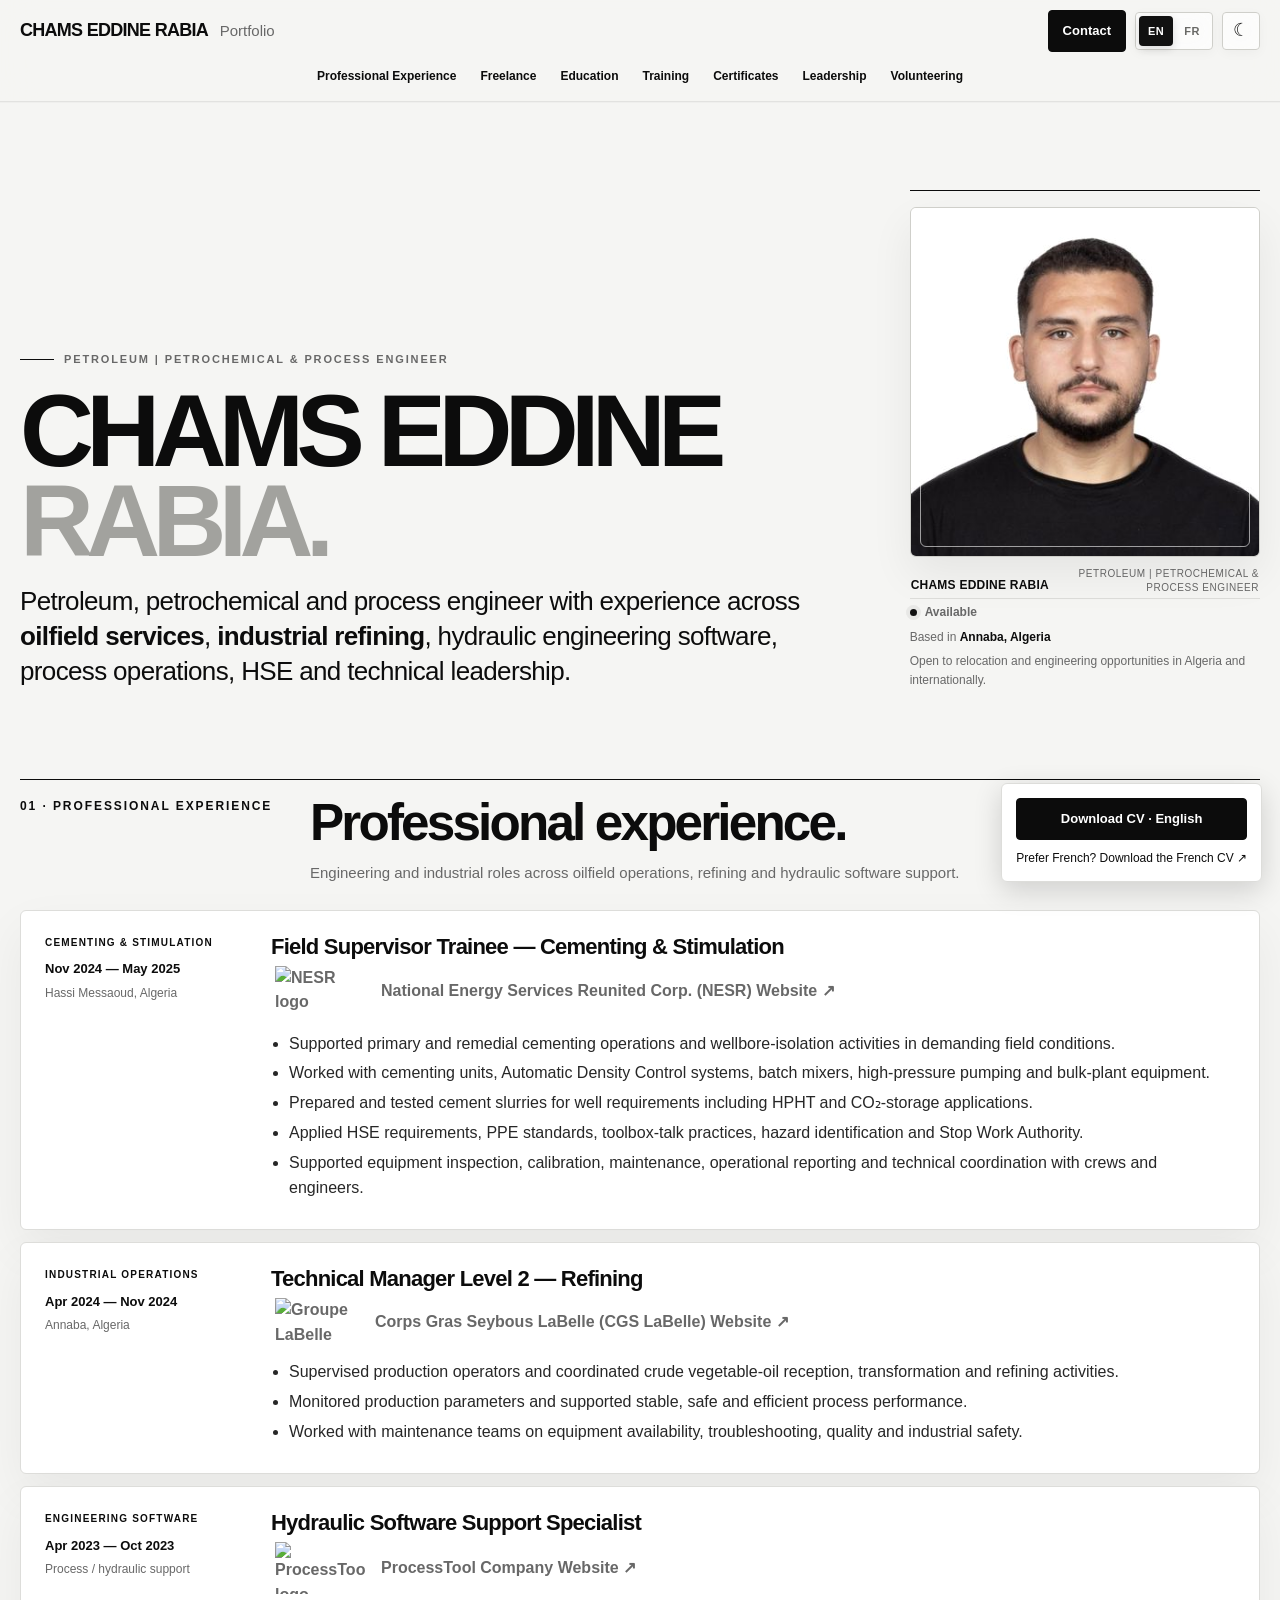
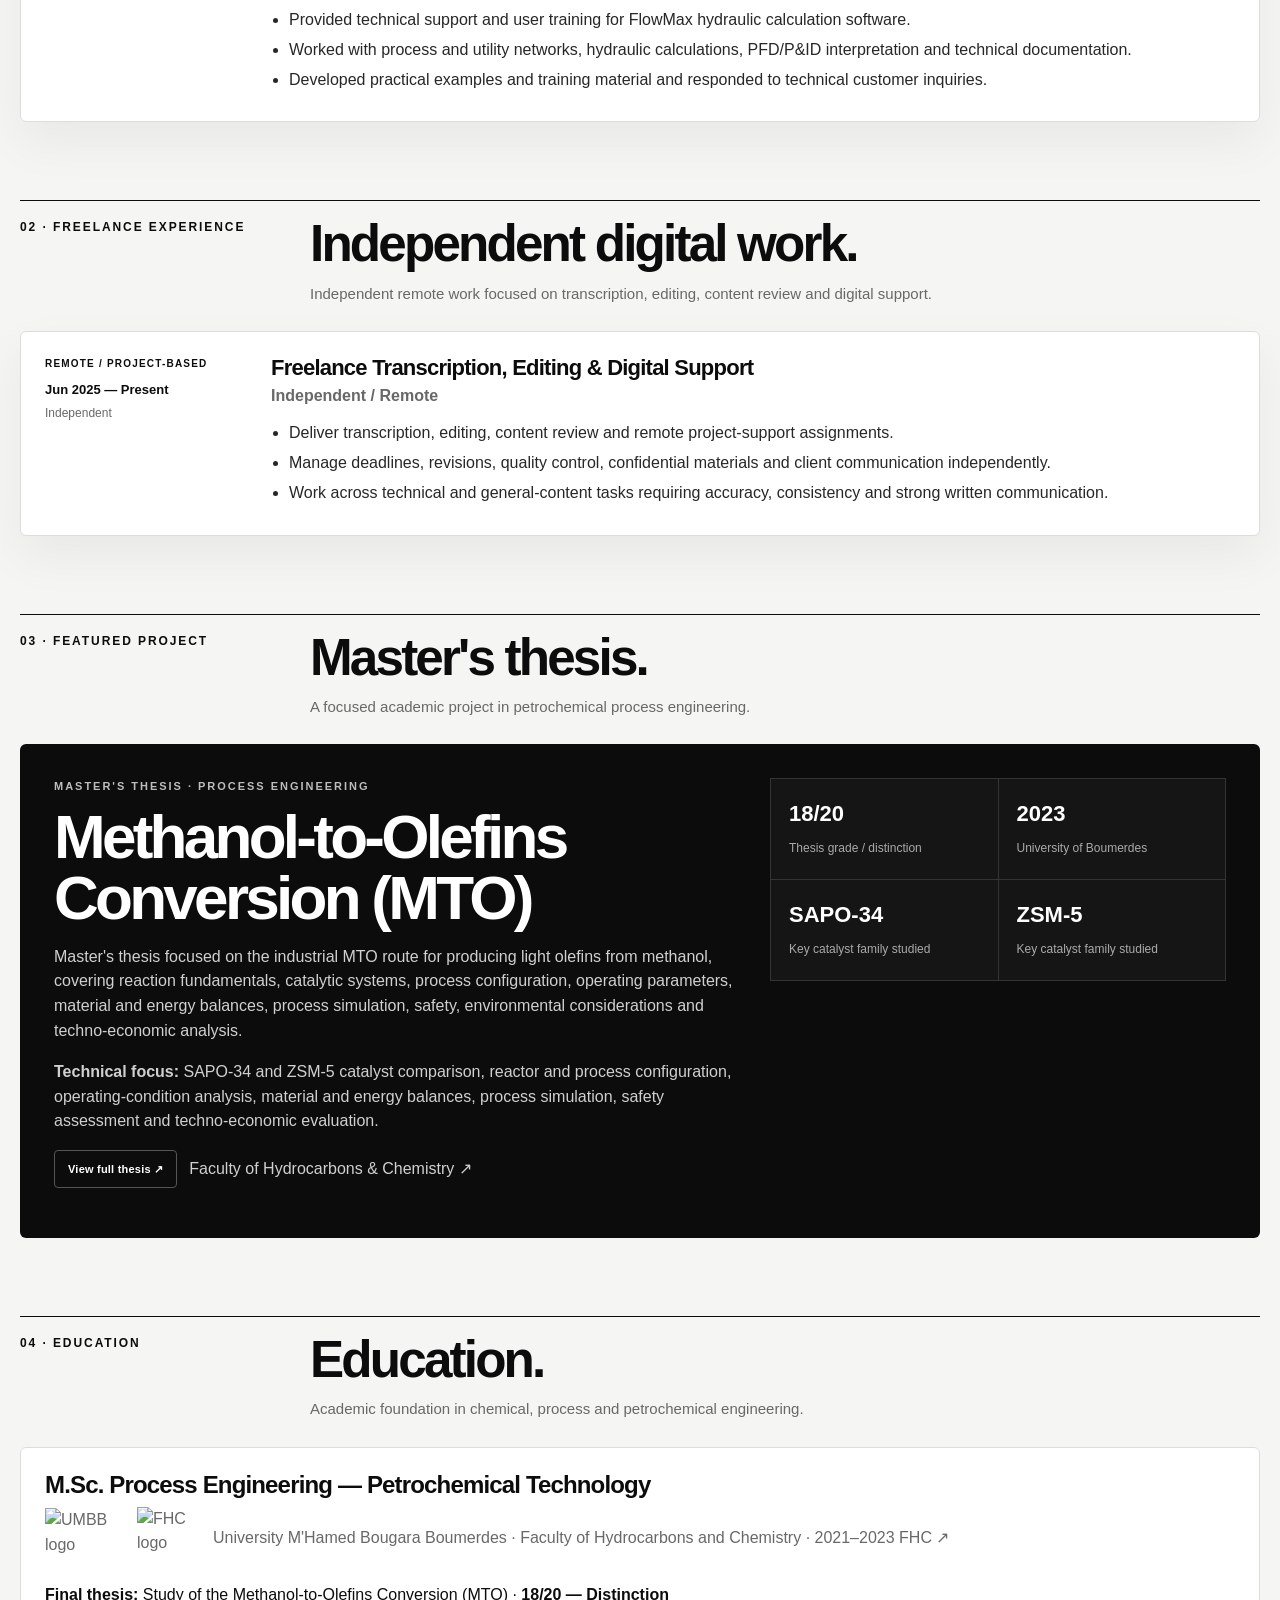
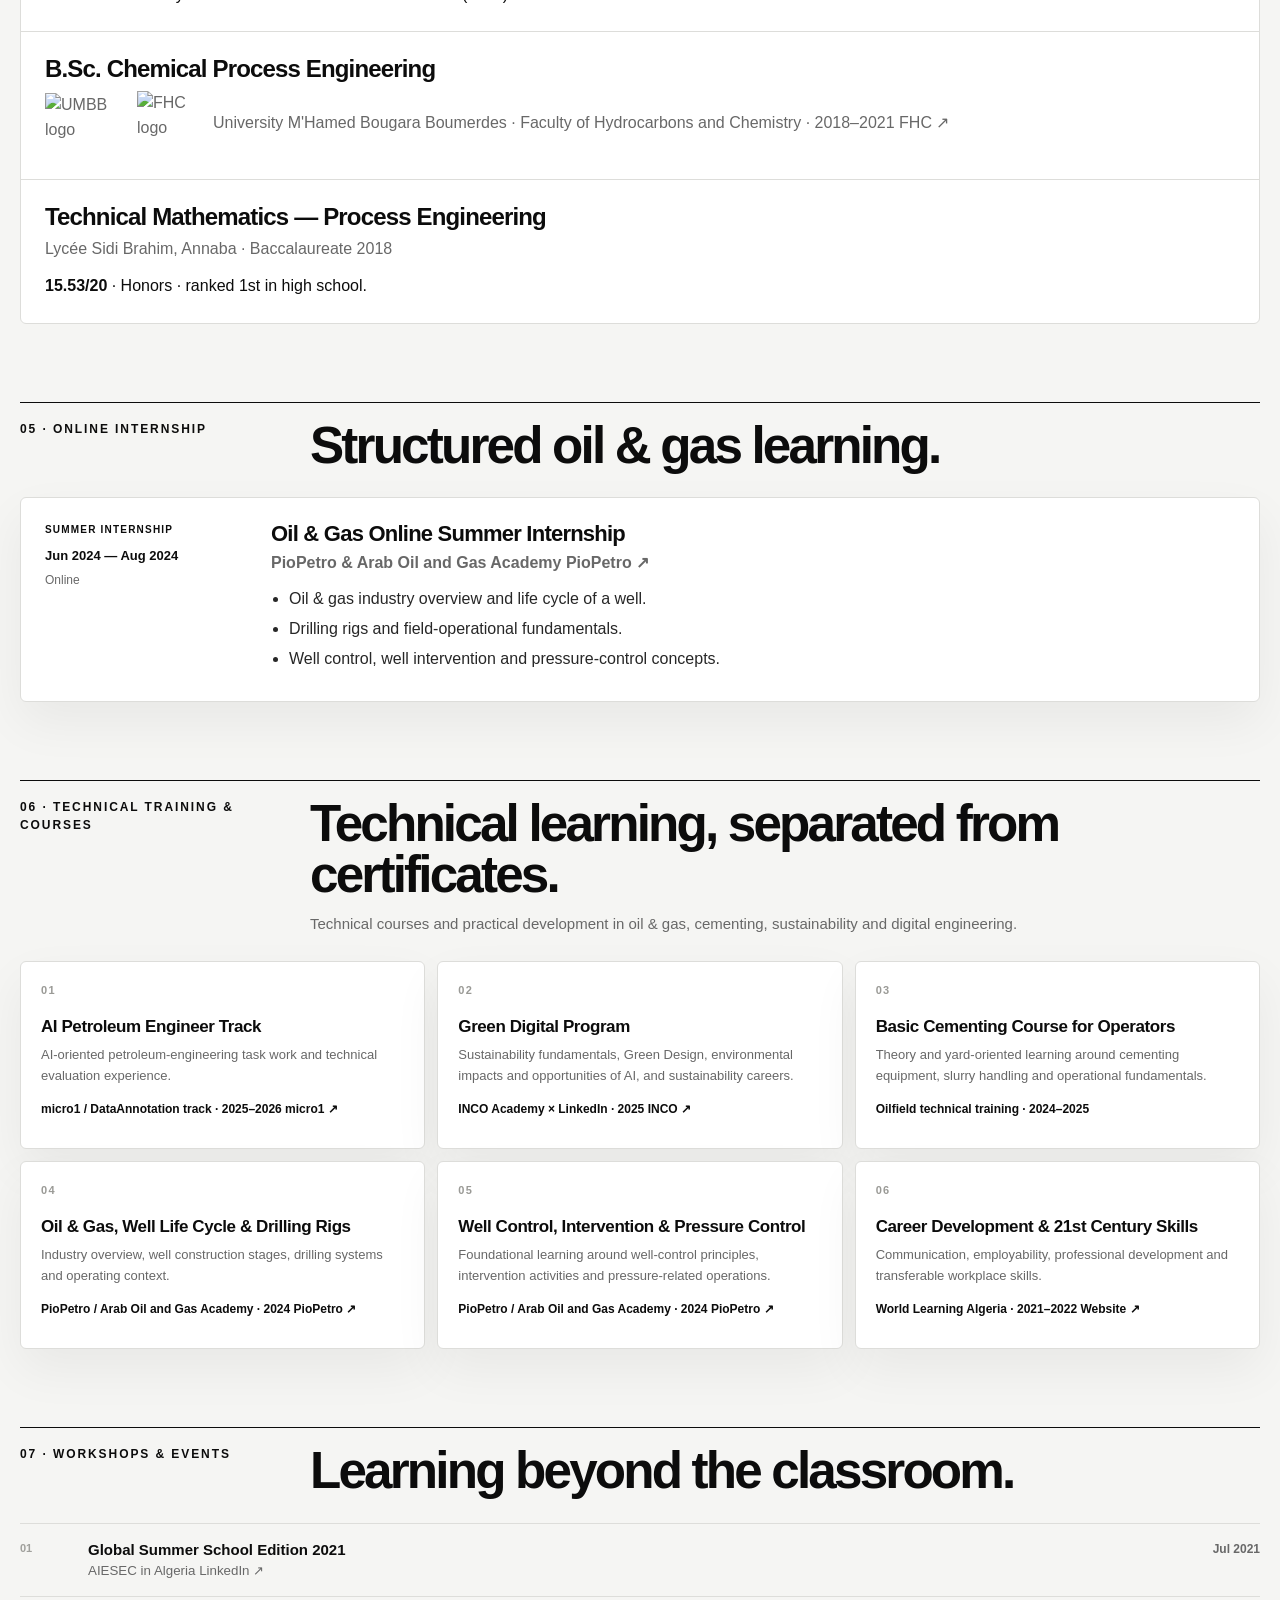
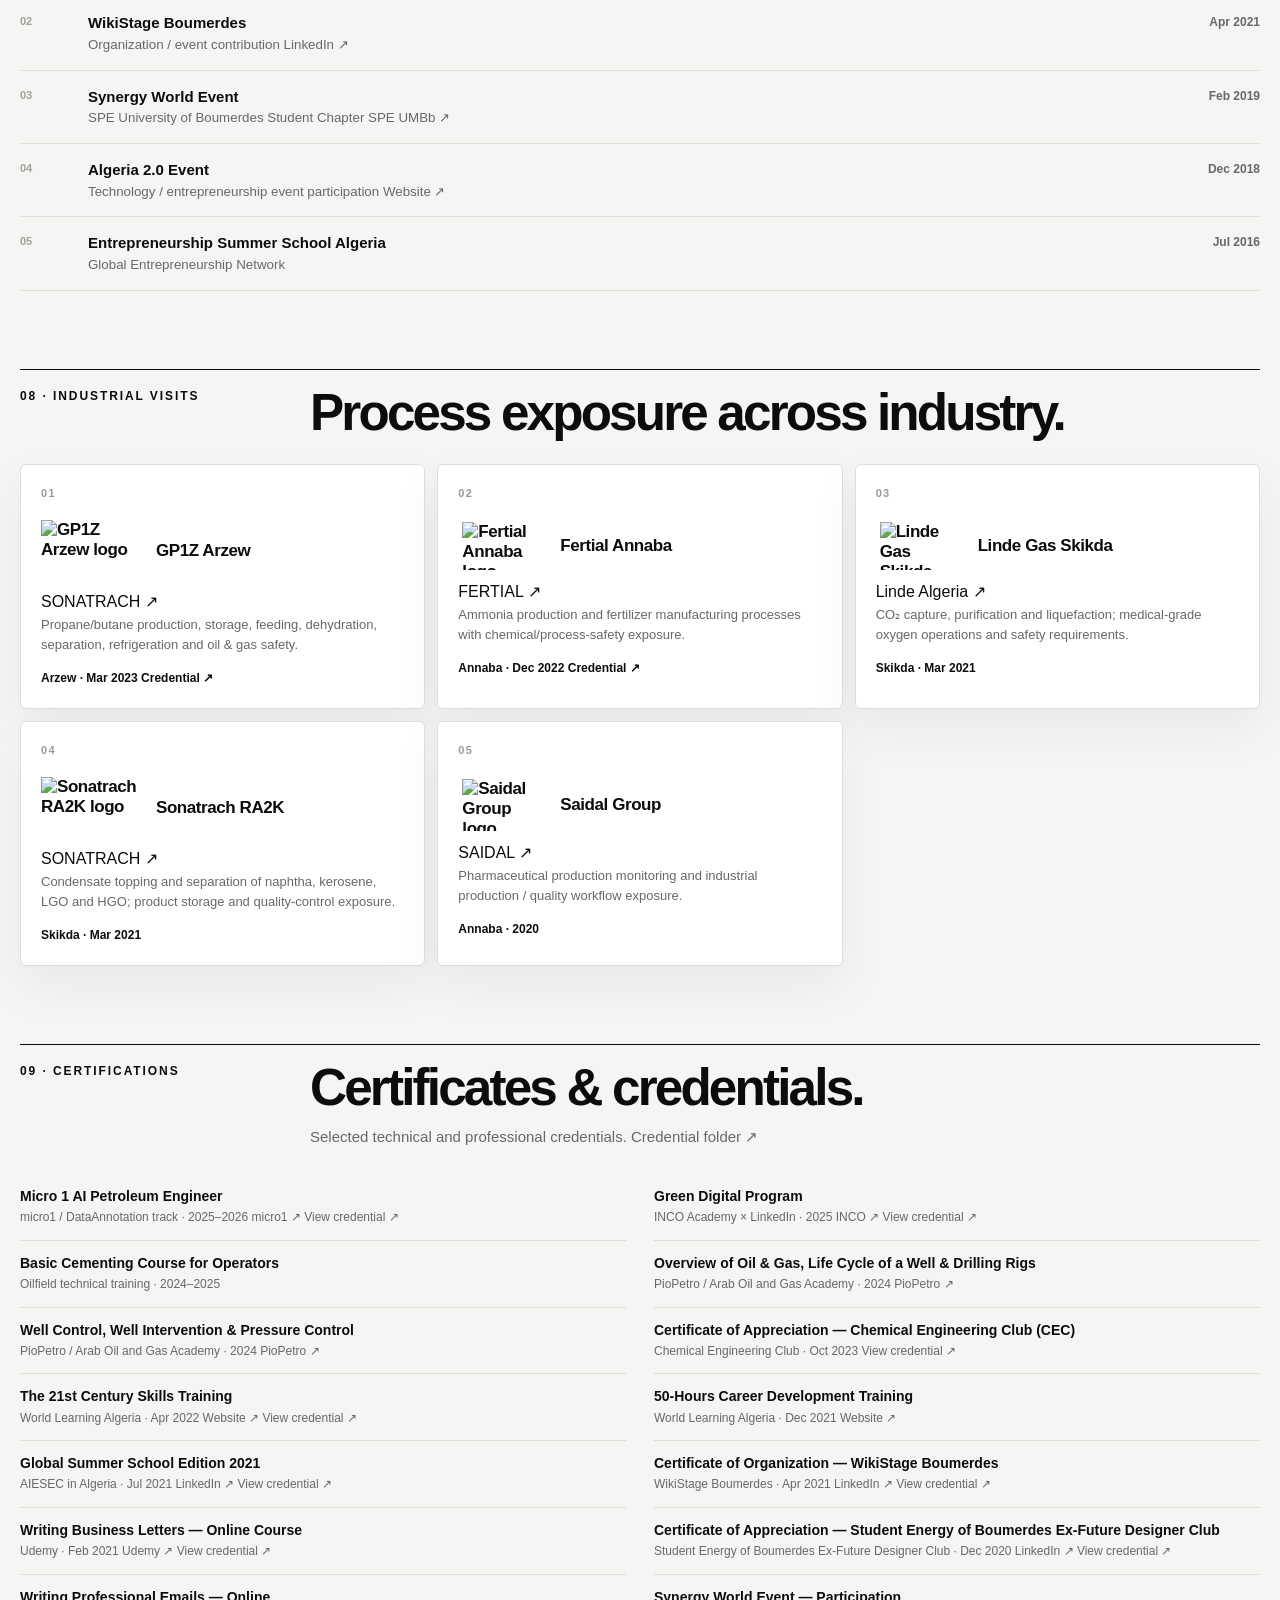
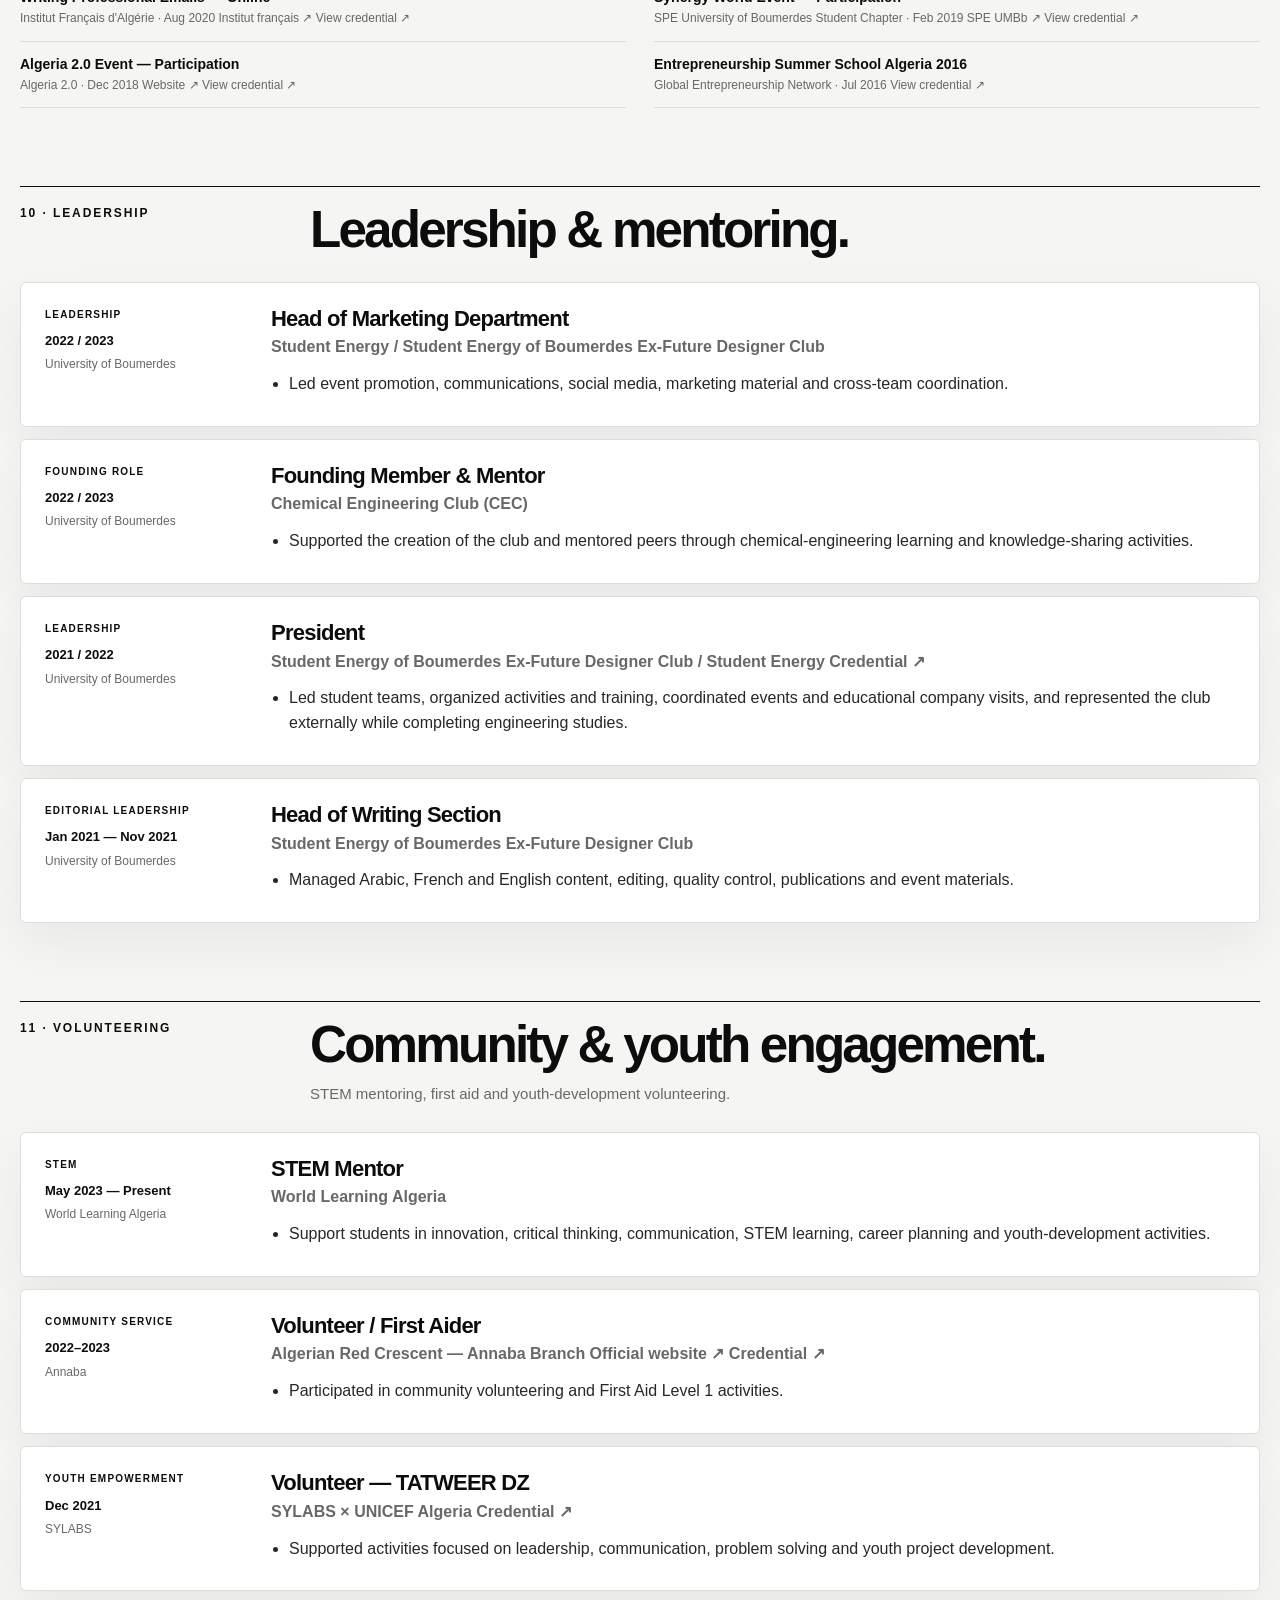
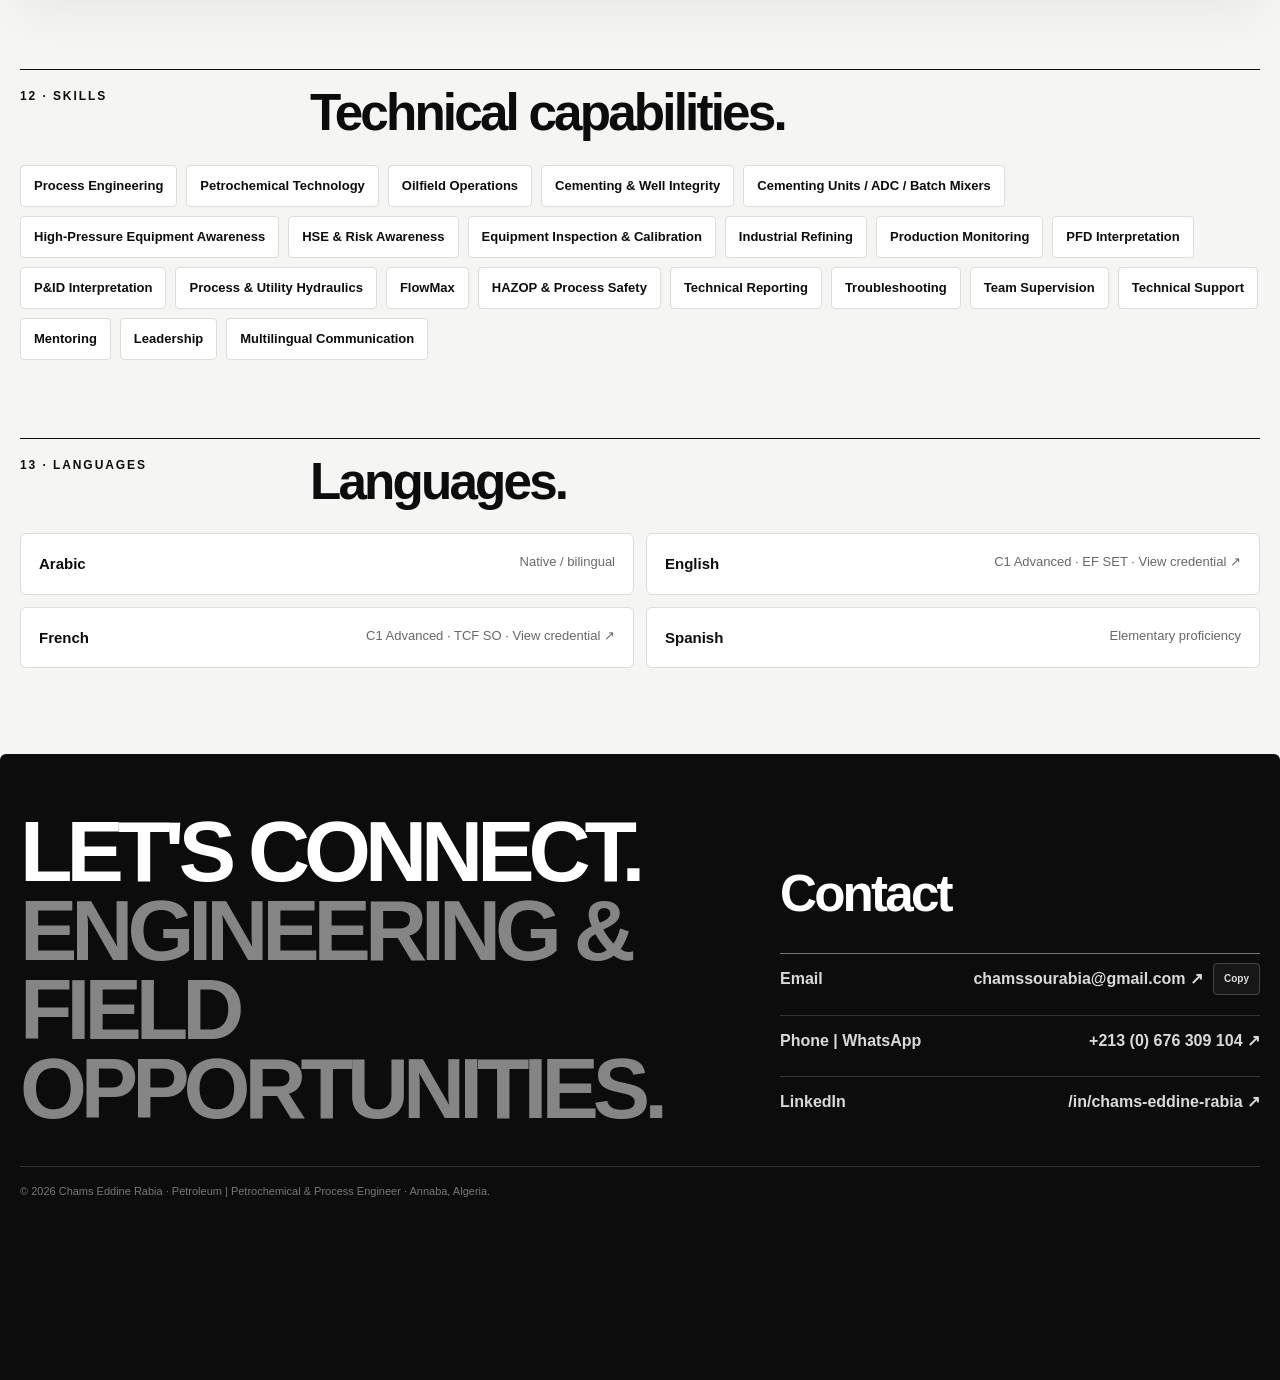
==== commit cd03cadc: "Place professional experience before freelance in both languages" ====
--- a/en/index.html
+++ b/en/index.html
@@ -22,39 +22,13 @@
 <body>
 <a class="skip-link" href="#top">Skip to main content</a><div class="copy-toast" id="copy-toast" role="status" aria-live="polite">Email copied</div><div id="site-root">
 <!-- STATIC-CONTENT-START -->
-<header class="topbar"><div class="shell topbar-inner"><a class="brand" href="#top">CHAMS EDDINE RABIA <small>Portfolio</small></a><nav class="menu" aria-label="Portfolio navigation"><a href="#freelance">Freelance</a><a href="#professional">Professional Experience</a><a href="#education">Education</a><a href="#training">Training</a><a href="#certifications">Certificates</a><a href="#leadership">Leadership</a><a href="#volunteering">Volunteering</a></nav><div class="topbar-actions"><a class="header-cta" href="#contact">Contact</a><div class="language-switcher" role="group" aria-label="Choose language"><a href="../en/" class="is-active" aria-current="true">EN</a><a href="../fr/">FR</a></div></div></div></header><main id="top"><section class="hero"><div class="shell hero-grid"><div><div class="eyebrow">Petroleum | Petrochemical & Process Engineer</div><h1>CHAMS EDDINE <span>RABIA.</span></h1><div class="hero-copy"> Petroleum, petrochemical and process engineer with experience across <b>oilfield services</b>, <b>industrial refining</b>, hydraulic engineering software, process operations, HSE and technical leadership. </div></div><aside class="hero-aside"><div class="portrait-card"><div class="portrait-wrap"><img id="profile-photo" src="" alt="Portrait of Chams Eddine Rabia"></div><div class="portrait-caption"><strong>Chams Eddine Rabia</strong><span>Petroleum | Petrochemical &amp; Process Engineer</span></div></div><div class="status"> Based in <b>Annaba, Algeria</b> · Open to engineering, field-service and international opportunities. </div></aside></div></section>
-
-
-<section class="block" id="freelance">
-<div class="shell">
-<div class="section-head">
-<div class="section-label">01 · Freelance Experience</div>
-<div>
-<h2 class="section-title">Independent digital work.</h2>
-<p class="section-intro">Independent remote work focused on transcription, editing, content review and digital support.</p>
-</div>
-</div>
-<article class="entry">
-<div class="entry-meta">
-<div class="kind">Remote / Project-Based</div>
-<b>Jun 2025 — Present</b>
-        Independent
-      </div>
-<div>
-<h3>Freelance Transcription, Editing &amp; Digital Support</h3>
-<div class="company">Independent / Remote</div>
-<ul>
-<li>Deliver transcription, editing, content review and remote project-support assignments.</li>
-<li>Manage deadlines, revisions, quality control, confidential materials and client communication independently.</li>
-<li>Work across technical and general-content tasks requiring accuracy, consistency and strong written communication.</li>
-</ul>
-</div>
-</article>
-</div>
-</section><section class="block" id="professional">
-<div class="shell">
-<div class="section-head">
-<div class="section-label">02 · Professional Experience</div>
+<header class="topbar"><div class="shell topbar-inner"><a class="brand" href="#top">CHAMS EDDINE RABIA <small>Portfolio</small></a><nav class="menu" aria-label="Portfolio navigation"><a href="#professional">Professional Experience</a><a href="#freelance">Freelance</a><a href="#education">Education</a><a href="#training">Training</a><a href="#certifications">Certificates</a><a href="#leadership">Leadership</a><a href="#volunteering">Volunteering</a></nav><div class="topbar-actions"><a class="header-cta" href="#contact">Contact</a><div class="language-switcher" role="group" aria-label="Choose language"><a href="../en/" class="is-active" aria-current="true">EN</a><a href="../fr/">FR</a></div></div></div></header><main id="top"><section class="hero"><div class="shell hero-grid"><div><div class="eyebrow">Petroleum | Petrochemical & Process Engineer</div><h1>CHAMS EDDINE <span>RABIA.</span></h1><div class="hero-copy"> Petroleum, petrochemical and process engineer with experience across <b>oilfield services</b>, <b>industrial refining</b>, hydraulic engineering software, process operations, HSE and technical leadership. </div></div><aside class="hero-aside"><div class="portrait-card"><div class="portrait-wrap"><img id="profile-photo" src="" alt="Portrait of Chams Eddine Rabia"></div><div class="portrait-caption"><strong>Chams Eddine Rabia</strong><span>Petroleum | Petrochemical &amp; Process Engineer</span></div></div><div class="status"> Based in <b>Annaba, Algeria</b> · Open to engineering, field-service and international opportunities. </div></aside></div></section>
+
+
+<section class="block" id="professional">
+<div class="shell">
+<div class="section-head">
+<div class="section-label">01 · Professional Experience</div>
 <div>
 <h2 class="section-title">Professional experience.</h2>
 <p class="section-intro">Engineering and industrial roles across oilfield operations, refining and hydraulic software support.</p>
@@ -112,6 +86,34 @@
 </div>
 </article>
 </div>
+</div>
+</section>
+
+<section class="block" id="freelance">
+<div class="shell">
+<div class="section-head">
+<div class="section-label">02 · Freelance Experience</div>
+<div>
+<h2 class="section-title">Independent digital work.</h2>
+<p class="section-intro">Independent remote work focused on transcription, editing, content review and digital support.</p>
+</div>
+</div>
+<article class="entry">
+<div class="entry-meta">
+<div class="kind">Remote / Project-Based</div>
+<b>Jun 2025 — Present</b>
+        Independent
+      </div>
+<div>
+<h3>Freelance Transcription, Editing &amp; Digital Support</h3>
+<div class="company">Independent / Remote</div>
+<ul>
+<li>Deliver transcription, editing, content review and remote project-support assignments.</li>
+<li>Manage deadlines, revisions, quality control, confidential materials and client communication independently.</li>
+<li>Work across technical and general-content tasks requiring accuracy, consistency and strong written communication.</li>
+</ul>
+</div>
+</article>
 </div>
 </section>
 
